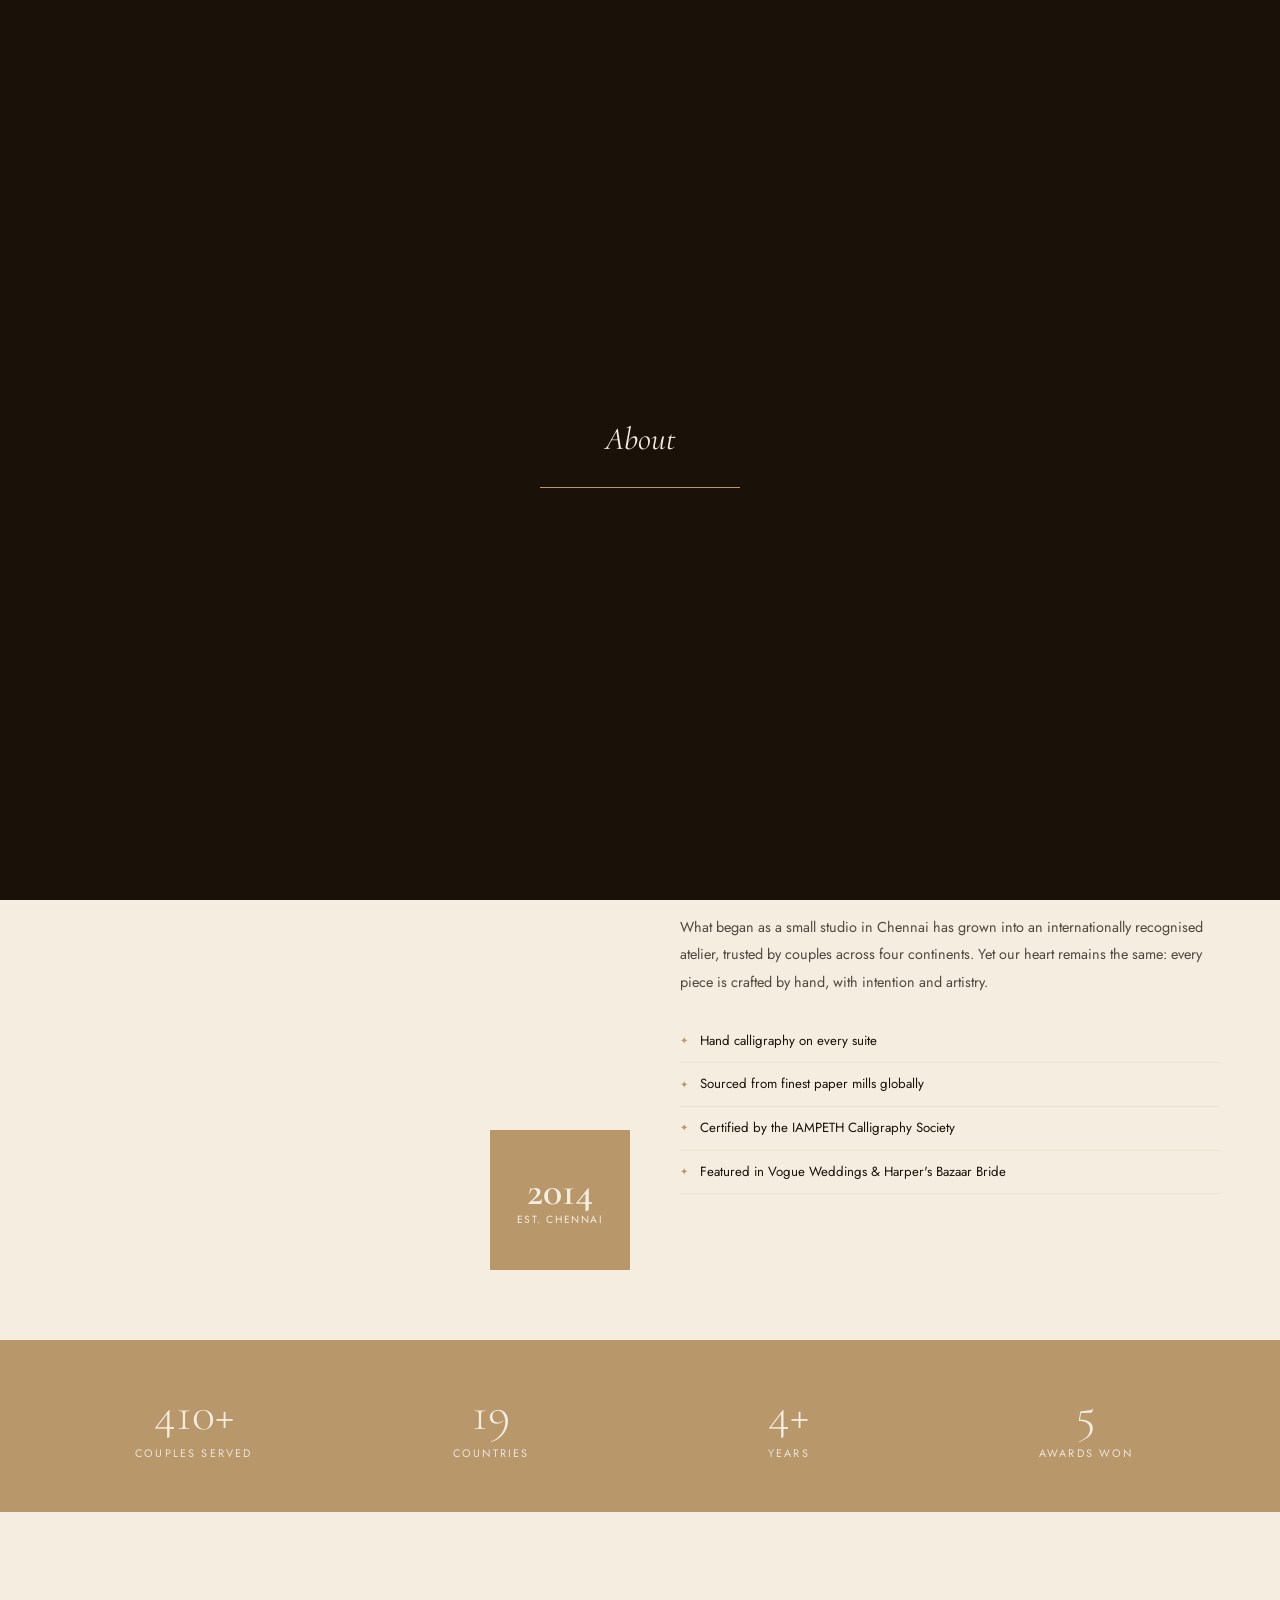
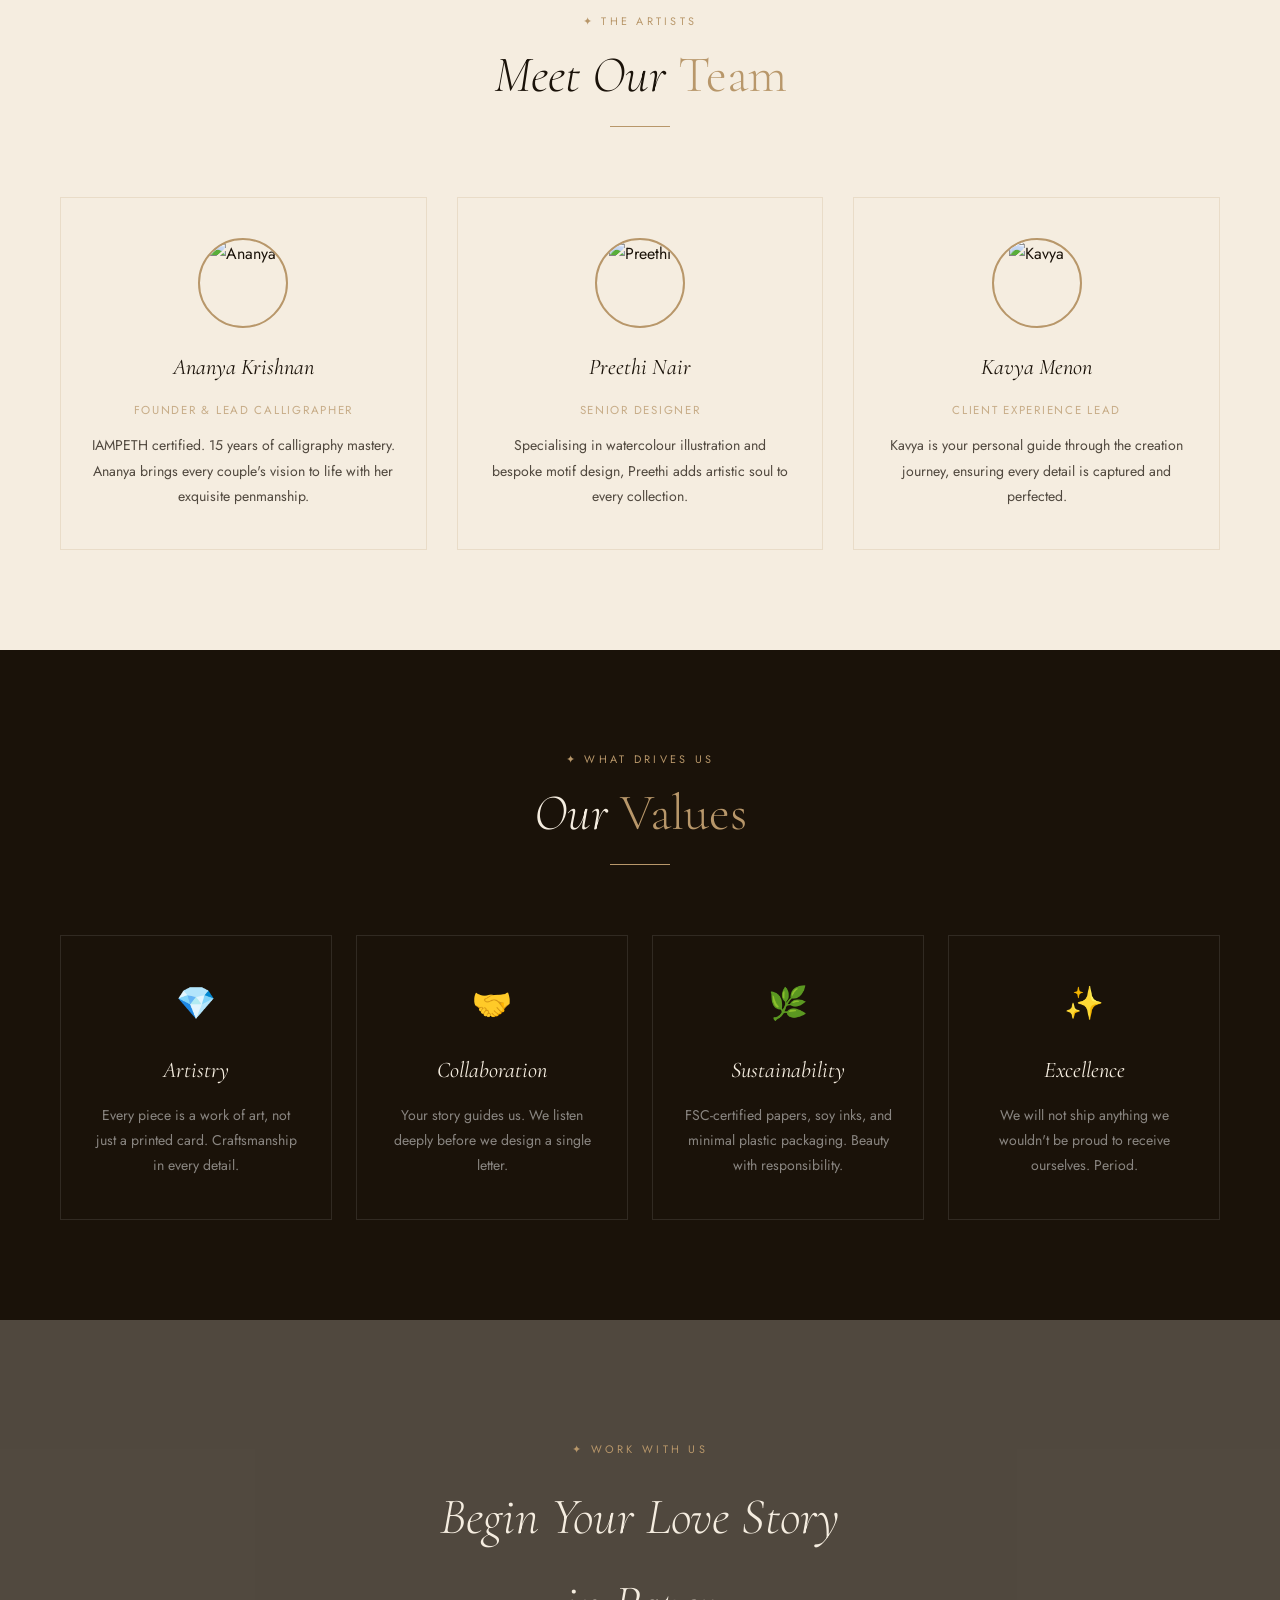
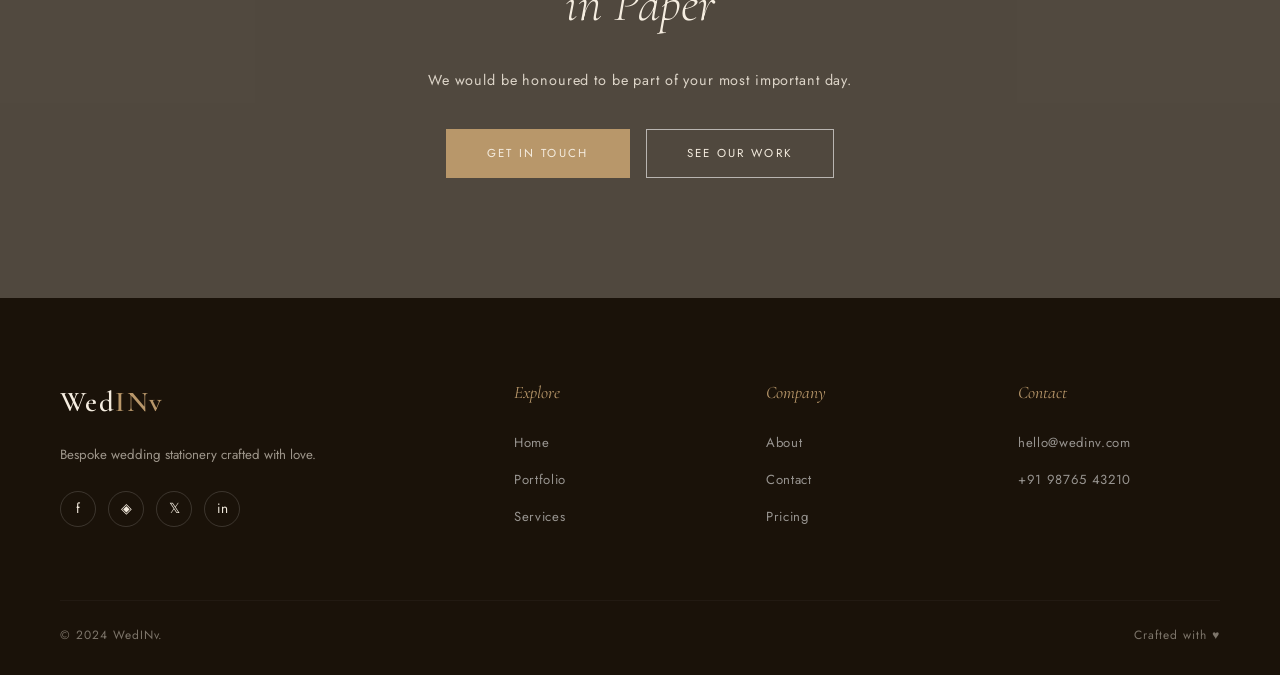
==== about.html @ 402a8c72 "first commit" ====
<!DOCTYPE html>
<html lang="en" data-theme="light" dir="ltr">
<head>
<meta charset="UTF-8"><meta name="viewport" content="width=device-width,initial-scale=1">
<title>About — WedINv</title>
<link rel="stylesheet" href="css/style.css">
</head>
<body>
<div class="page-loader"><div class="loader-text">About</div><div class="loader-bar"><div class="loader-fill"></div></div></div>
<div class="cursor"></div><div class="cursor-follower"></div>
<nav class="navbar">
  <a href="index.html" class="logo">Wed<span>INv</span></a>
  <ul class="nav-links">
    <li><a href="index.html">Home</a></li><li><a href="home2.html">Collections</a></li><li><a href="portfolio.html">Portfolio</a></li>
    <li><a href="services.html">Services</a></li><li><a href="pricing.html">Pricing</a></li><li><a href="about.html">About</a></li><li><a href="contact.html">Contact</a></li>
  </ul>
  <div class="nav-controls">
    <button class="btn-rtl">RTL</button><button class="btn-theme"><span class="theme-icon">☾</span></button>
    <button class="hamburger"><span></span><span></span><span></span></button>
  </div>
</nav>
<div class="mobile-menu">
  <a href="index.html">Home</a><a href="home2.html">Collections</a><a href="portfolio.html">Portfolio</a>
  <a href="services.html">Services</a><a href="pricing.html">Pricing</a><a href="about.html">About</a><a href="contact.html">Contact</a>
</div>

<div class="page-hero" style="background-image:url('https://images.unsplash.com/photo-1511285560929-80b456fea0bc?w=1600&q=80')">
  <div class="overlay"></div>
  <div class="content">
    <div class="breadcrumb"><a href="index.html">Home</a><span>›</span><span>About</span></div>
    <span>✦ Our Story</span>
    <h1>About WedINv</h1>
  </div>
</div>

<!-- STORY -->
<section>
  <div class="about-split">
    <div class="about-img-wrap reveal-left">
      <img src="https://images.unsplash.com/photo-1606216794079-73f0f3b51f76?w=800&q=80" alt="Our Studio">
      <div class="about-img-badge">
        <span>2014</span>
        <span>Est. Chennai</span>
      </div>
    </div>
    <div class="about-text reveal-right">
      <span class="section-tag" style="text-align:left;display:block;margin-bottom:14px">✦ How It Began</span>
      <h2>A Passion for<br><em>Beautiful Paper</em></h2>
      <p>WedINv was founded in 2014 by Ananya Krishnan, a calligrapher and paper artist who believed that wedding invitations should be the first chapter of a love story — not just a card in an envelope.</p>
      <p>What began as a small studio in Chennai has grown into an internationally recognised atelier, trusted by couples across four continents. Yet our heart remains the same: every piece is crafted by hand, with intention and artistry.</p>
      <ul class="about-features">
        <li>Hand calligraphy on every suite</li>
        <li>Sourced from finest paper mills globally</li>
        <li>Certified by the IAMPETH Calligraphy Society</li>
        <li>Featured in Vogue Weddings & Harper's Bazaar Bride</li>
      </ul>
    </div>
  </div>
</section>

<!-- STATS -->
<div class="stats-bar">
  <div class="stat-item"><span class="stat-num">850+</span><span class="stat-label">Couples Served</span></div>
  <div class="stat-item"><span class="stat-num">40</span><span class="stat-label">Countries</span></div>
  <div class="stat-item"><span class="stat-num">10+</span><span class="stat-label">Years</span></div>
  <div class="stat-item"><span class="stat-num">12</span><span class="stat-label">Awards Won</span></div>
</div>

<!-- TEAM -->
<section>
  <div class="section-header reveal">
    <span class="section-tag">✦ The Artists</span>
    <h2 class="section-title">Meet Our <em>Team</em></h2>
    <div class="section-divider"></div>
  </div>
  <div class="grid-3">
    <div class="card reveal delay-1">
      <div style="width:90px;height:90px;border-radius:50%;overflow:hidden;margin-bottom:20px;border:2px solid var(--accent)">
        <img src="https://images.unsplash.com/photo-1494790108377-be9c29b29330?w=200&h=200&fit=crop&q=80" alt="Ananya" style="width:100%;height:100%;object-fit:cover">
      </div>
      <h3>Ananya Krishnan</h3>
      <p style="color:var(--accent);font-size:0.72rem;letter-spacing:0.15em;text-transform:uppercase;margin-bottom:12px;text-align:center">Founder & Lead Calligrapher</p>
      <p>IAMPETH certified. 15 years of calligraphy mastery. Ananya brings every couple's vision to life with her exquisite penmanship.</p>
    </div>
    <div class="card reveal delay-2">
      <div style="width:90px;height:90px;border-radius:50%;overflow:hidden;margin-bottom:20px;border:2px solid var(--accent)">
        <img src="https://images.unsplash.com/photo-1517841905240-472988babdf9?w=200&h=200&fit=crop&q=80" alt="Preethi" style="width:100%;height:100%;object-fit:cover">
      </div>
      <h3>Preethi Nair</h3>
      <p style="color:var(--accent);font-size:0.72rem;letter-spacing:0.15em;text-transform:uppercase;margin-bottom:12px;text-align:center">Senior Designer</p>
      <p>Specialising in watercolour illustration and bespoke motif design, Preethi adds artistic soul to every collection.</p>
    </div>
    <div class="card reveal delay-3">
      <div style="width:90px;height:90px;border-radius:50%;overflow:hidden;margin-bottom:20px;border:2px solid var(--accent)">
        <img src="https://images.unsplash.com/photo-1531123897727-8f129e1688ce?w=200&h=200&fit=crop&q=80" alt="Kavya" style="width:100%;height:100%;object-fit:cover">
      </div>
      <h3>Kavya Menon</h3>
      <p style="color:var(--accent);font-size:0.72rem;letter-spacing:0.15em;text-transform:uppercase;margin-bottom:12px;text-align:center">Client Experience Lead</p>
      <p>Kavya is your personal guide through the creation journey, ensuring every detail is captured and perfected.</p>
    </div>
  </div>
</section>

<!-- VALUES -->
<section style="background:var(--primary);color:var(--secondary)">
  <div class="section-header reveal">
    <span class="section-tag">✦ What Drives Us</span>
    <h2 class="section-title" style="color:var(--secondary)">Our <em>Values</em></h2>
    <div class="section-divider"></div>
  </div>
  <div class="grid-4">
    <div class="card reveal delay-1" style="background:transparent;border-color:rgba(255,255,255,0.1)">
      <div class="card-icon">💎</div>
      <h3 style="color:var(--secondary)">Artistry</h3>
      <p style="color:rgba(255,255,255,0.65)">Every piece is a work of art, not just a printed card. Craftsmanship in every detail.</p>
    </div>
    <div class="card reveal delay-2" style="background:transparent;border-color:rgba(255,255,255,0.1)">
      <div class="card-icon">🤝</div>
      <h3 style="color:var(--secondary)">Collaboration</h3>
      <p style="color:rgba(255,255,255,0.65)">Your story guides us. We listen deeply before we design a single letter.</p>
    </div>
    <div class="card reveal delay-3" style="background:transparent;border-color:rgba(255,255,255,0.1)">
      <div class="card-icon">🌿</div>
      <h3 style="color:var(--secondary)">Sustainability</h3>
      <p style="color:rgba(255,255,255,0.65)">FSC-certified papers, soy inks, and minimal plastic packaging. Beauty with responsibility.</p>
    </div>
    <div class="card reveal delay-4" style="background:transparent;border-color:rgba(255,255,255,0.1)">
      <div class="card-icon">✨</div>
      <h3 style="color:var(--secondary)">Excellence</h3>
      <p style="color:rgba(255,255,255,0.65)">We will not ship anything we wouldn't be proud to receive ourselves. Period.</p>
    </div>
  </div>
</section>

<div class="cta-section" style="background-image:url('https://images.unsplash.com/photo-1519741497674-611481863552?w=1600&q=80')">
  <div class="overlay"></div>
  <div class="content reveal">
    <span class="section-tag" style="margin-bottom:16px;display:block">✦ Work With Us</span>
    <h2>Begin Your <em>Love Story</em><br>in Paper</h2>
    <p>We would be honoured to be part of your most important day.</p>
    <div class="hero-btns">
      <a href="contact.html" class="btn-primary">Get in Touch</a>
      <a href="portfolio.html" class="btn-outline">See Our Work</a>
    </div>
  </div>
</div>

<footer>
  <div class="footer-grid">
    <div class="footer-brand"><a href="index.html" class="logo">Wed<span>INv</span></a><p>Bespoke wedding stationery crafted with love.</p>
    <div class="footer-social"><a href="#" class="social-icon fb">f</a><a href="#" class="social-icon ig">◈</a><a href="#" class="social-icon tw">𝕏</a><a href="#" class="social-icon li">in</a></div></div>
    <div class="footer-col"><h4>Explore</h4><ul><li><a href="index.html">Home</a></li><li><a href="portfolio.html">Portfolio</a></li><li><a href="services.html">Services</a></li></ul></div>
    <div class="footer-col"><h4>Company</h4><ul><li><a href="about.html">About</a></li><li><a href="contact.html">Contact</a></li><li><a href="pricing.html">Pricing</a></li></ul></div>
    <div class="footer-col"><h4>Contact</h4><ul><li><a href="#">hello@wedinv.com</a></li><li><a href="#">+91 98765 43210</a></li></ul></div>
  </div>
  <div class="footer-bottom"><span>© 2024 WedINv.</span><span>Crafted with ♥</span></div>
</footer>
<script src="js/main.js"></script>
</body>
</html>
---- css/style.css ----
@import url('https://fonts.googleapis.com/css2?family=Cormorant+Garamond:ital,wght@0,300;0,400;0,500;0,600;1,300;1,400&family=Jost:wght@300;400;500&display=swap');

:root {
  --primary: #1a1209;
  --secondary: #f5ede0;
  --accent: #b8976a;
  --primary-rgb: 26,18,9;
  --accent-rgb: 184,151,106;
  --font-display: 'Cormorant Garamond', serif;
  --font-body: 'Jost', sans-serif;
  --transition: all 0.4s cubic-bezier(0.4,0,0.2,1);
}

[data-theme="dark"] {
  --primary: #f5ede0;
  --secondary: #1a1209;
  --accent: #b8976a;
}

*, *::before, *::after { box-sizing: border-box; margin: 0; padding: 0; }

html { scroll-behavior: smooth; direction: ltr; }
html[dir="rtl"] { direction: rtl; }

body {
  font-family: var(--font-body);
  background: var(--secondary);
  color: var(--primary);
  font-size: 16px;
  line-height: 1.7;
  overflow-x: hidden;
  transition: background 0.4s, color 0.4s;
}

/* ── SCROLLBAR ── */
::-webkit-scrollbar { width: 5px; }
::-webkit-scrollbar-track { background: var(--secondary); }
::-webkit-scrollbar-thumb { background: var(--accent); border-radius: 10px; }

/* ── CURSOR ── */
.cursor {
  width: 10px; height: 10px;
  background: var(--accent);
  border-radius: 50%;
  position: fixed; pointer-events: none;
  z-index: 9999;
  transform: translate(-50%,-50%);
  transition: width 0.2s, height 0.2s, opacity 0.2s;
}
.cursor-follower {
  width: 30px; height: 30px;
  border: 1px solid var(--accent);
  border-radius: 50%;
  position: fixed; pointer-events: none;
  z-index: 9998;
  transform: translate(-50%,-50%);
  transition: all 0.15s ease-out;
  opacity: 0.6;
}

/* ── NAVBAR ── */
.navbar {
  position: fixed; top: 0; left: 0; right: 0;
  z-index: 1000;
  padding: 20px 60px;
  display: flex; align-items: center; justify-content: space-between;
  transition: var(--transition);
  background: transparent;
}
.navbar.scrolled {
  background: var(--secondary);
  padding: 14px 60px;
  box-shadow: 0 2px 40px rgba(var(--primary-rgb),0.08);
  border-bottom: 1px solid rgba(var(--accent-rgb),0.2);
}
[data-theme="dark"] .navbar.scrolled { background: var(--secondary); }

.logo {
  font-family: var(--font-display);
  font-size: 1.8rem;
  font-weight: 600;
  color: var(--primary);
  text-decoration: none;
  letter-spacing: 0.05em;
}
.logo span { color: var(--accent); }

.nav-links {
  display: flex; align-items: center; gap: 36px;
  list-style: none;
}
.nav-links a {
  font-family: var(--font-body);
  font-size: 0.78rem;
  font-weight: 400;
  letter-spacing: 0.18em;
  text-transform: uppercase;
  color: var(--primary);
  text-decoration: none;
  position: relative;
  padding-bottom: 4px;
  transition: color 0.3s;
}
.nav-links a::after {
  content: '';
  position: absolute; bottom: 0; left: 0;
  width: 0; height: 1px;
  background: var(--accent);
  transition: width 0.35s ease;
}
.nav-links a:hover { color: var(--accent); }
.nav-links a:hover::after { width: 100%; }

.nav-controls { display: flex; align-items: center; gap: 16px; }

.btn-theme {
  background: none; border: 1px solid rgba(var(--accent-rgb),0.4);
  width: 36px; height: 36px; border-radius: 50%;
  display: flex; align-items: center; justify-content: center;
  cursor: pointer; color: var(--primary);
  transition: var(--transition);
  font-size: 0.85rem;
}
.btn-theme:hover { background: var(--accent); color: var(--secondary); border-color: var(--accent); }

.btn-rtl {
  background: none; border: 1px solid rgba(var(--accent-rgb),0.4);
  padding: 6px 14px; border-radius: 2px;
  font-size: 0.7rem; letter-spacing: 0.1em; text-transform: uppercase;
  cursor: pointer; color: var(--primary); font-family: var(--font-body);
  transition: var(--transition);
}
.btn-rtl:hover { background: var(--accent); color: var(--secondary); border-color: var(--accent); }

.hamburger {
  display: none; flex-direction: column; gap: 5px;
  cursor: pointer; background: none; border: none; padding: 4px;
}
.hamburger span {
  width: 24px; height: 1.5px; background: var(--primary);
  display: block; transition: var(--transition);
}
.hamburger.active span:nth-child(1) { transform: translateY(6.5px) rotate(45deg); }
.hamburger.active span:nth-child(2) { opacity: 0; }
.hamburger.active span:nth-child(3) { transform: translateY(-6.5px) rotate(-45deg); }

.mobile-menu {
  display: none; position: fixed;
  top: 0; left: 0; right: 0; bottom: 0;
  background: var(--secondary);
  z-index: 999; flex-direction: column;
  align-items: center; justify-content: center; gap: 32px;
  opacity: 0; pointer-events: none; transition: opacity 0.4s;
}
.mobile-menu.open { opacity: 1; pointer-events: all; display: flex; }
.mobile-menu a {
  font-family: var(--font-display);
  font-size: 2.2rem; font-weight: 300; font-style: italic;
  color: var(--primary); text-decoration: none;
  letter-spacing: 0.05em; transition: color 0.3s;
}
.mobile-menu a:hover { color: var(--accent); }

/* ── HERO ── */
.hero {
  height: 100vh; min-height: 600px;
  position: relative;
  display: flex; align-items: center; justify-content: center;
  background-image: url('https://images.unsplash.com/photo-1519741497674-611481863552?w=1600&q=80');
  background-size: cover; background-position: center;
  background-attachment: fixed;
}
.hero-overlay {
  position: absolute; inset: 0;
  background: linear-gradient(to bottom, rgba(var(--primary-rgb),0.55) 0%, rgba(var(--primary-rgb),0.3) 60%, rgba(var(--primary-rgb),0.7) 100%);
}
.hero-content {
  position: relative; z-index: 1;
  text-align: center; color: var(--secondary);
  max-width: 800px; padding: 0 30px;
}
.hero-eyebrow {
  font-family: var(--font-body);
  font-size: 0.7rem; letter-spacing: 0.3em;
  text-transform: uppercase; color: var(--accent);
  display: block; margin-bottom: 20px;
  opacity: 0; animation: fadeUp 0.8s 0.3s forwards;
}
.hero h1 {
  font-family: var(--font-display);
  font-size: clamp(3rem, 7vw, 6rem);
  font-weight: 300; line-height: 1.1;
  font-style: italic;
  opacity: 0; animation: fadeUp 0.8s 0.5s forwards;
}
.hero h1 em { font-style: normal; color: var(--accent); }
.hero p {
  font-size: 0.9rem; letter-spacing: 0.08em;
  margin: 24px 0 40px; opacity: 0;
  animation: fadeUp 0.8s 0.7s forwards;
}
.hero-btns {
  display: flex; gap: 16px; justify-content: center; flex-wrap: wrap;
  opacity: 0; animation: fadeUp 0.8s 0.9s forwards;
}

/* ── BUTTONS ── */
.btn-primary {
  display: inline-block;
  padding: 14px 40px;
  background: var(--accent);
  color: var(--secondary);
  font-family: var(--font-body);
  font-size: 0.72rem; letter-spacing: 0.2em; text-transform: uppercase;
  text-decoration: none; border: 1px solid var(--accent);
  transition: var(--transition); cursor: pointer;
}
.btn-primary:hover { background: transparent; color: var(--accent); }

.btn-outline {
  display: inline-block;
  padding: 14px 40px;
  background: transparent;
  color: var(--secondary);
  font-family: var(--font-body);
  font-size: 0.72rem; letter-spacing: 0.2em; text-transform: uppercase;
  text-decoration: none; border: 1px solid rgba(255,255,255,0.6);
  transition: var(--transition); cursor: pointer;
}
.btn-outline:hover { border-color: var(--accent); color: var(--accent); }

.btn-dark {
  display: inline-block;
  padding: 14px 40px;
  background: var(--primary);
  color: var(--secondary);
  font-family: var(--font-body);
  font-size: 0.72rem; letter-spacing: 0.2em; text-transform: uppercase;
  text-decoration: none; border: 1px solid var(--primary);
  transition: var(--transition); cursor: pointer;
}
.btn-dark:hover { background: var(--accent); border-color: var(--accent); }

/* ── SCROLL DOWN ── */
.scroll-down {
  position: absolute; bottom: 40px; left: 50%;
  transform: translateX(-50%); z-index: 1;
  display: flex; flex-direction: column; align-items: center; gap: 10px;
  color: rgba(255,255,255,0.6); font-size: 0.65rem; letter-spacing: 0.2em;
  text-transform: uppercase;
}
.scroll-line {
  width: 1px; height: 60px;
  background: linear-gradient(to bottom, var(--accent), transparent);
  animation: scrollLine 1.6s ease infinite;
}

/* ── SECTION COMMON ── */
section { padding: 100px 60px; }

.section-header {
  text-align: center; margin-bottom: 70px;
}
.section-tag {
  font-size: 0.68rem; letter-spacing: 0.3em; text-transform: uppercase;
  color: var(--accent); display: block; margin-bottom: 14px;
}
.section-title {
  font-family: var(--font-display);
  font-size: clamp(2rem,4vw,3.2rem);
  font-weight: 300; line-height: 1.2;
  font-style: italic;
}
.section-title em { font-style: normal; color: var(--accent); }
.section-divider {
  width: 60px; height: 1px;
  background: var(--accent); margin: 20px auto 0;
}

/* ── GRID ── */
.grid-3 {
  display: grid;
  grid-template-columns: repeat(3, 1fr);
  gap: 30px;
}
.grid-2 {
  display: grid;
  grid-template-columns: repeat(2, 1fr);
  gap: 30px;
}
.grid-4 {
  display: grid;
  grid-template-columns: repeat(4, 1fr);
  gap: 24px;
}

/* ── CARD ── */
.card {
  background: var(--secondary);
  border: 1px solid rgba(var(--accent-rgb),0.2);
  padding: 40px 30px;
  display: flex; flex-direction: column;
  align-items: center; justify-content: center;
  text-align: center;
  transition: var(--transition);
  position: relative; overflow: hidden;
}
.card::before {
  content: '';
  position: absolute; bottom: 0; left: 0; right: 0;
  height: 2px; background: var(--accent);
  transform: scaleX(0); transition: transform 0.4s ease;
}
.card:hover { transform: translateY(-6px); box-shadow: 0 20px 60px rgba(var(--primary-rgb),0.1); }
.card:hover::before { transform: scaleX(1); }
.card-icon { font-size: 2rem; margin-bottom: 20px; color: var(--accent); }
.card h3 {
  font-family: var(--font-display);
  font-size: 1.4rem; font-weight: 400; font-style: italic;
  margin-bottom: 14px; text-align: center;
}
.card p { font-size: 0.88rem; opacity: 0.75; line-height: 1.8; text-align: center; }

/* ── IMAGE CARD ── */
.img-card {
  position: relative; overflow: hidden;
  display: flex; flex-direction: column;
  align-items: center; text-align: center;
}
.img-card img {
  width: 100%; height: 320px; object-fit: cover;
  transition: transform 0.6s ease;
}
.img-card:hover img { transform: scale(1.05); }
.img-card-body {
  padding: 24px 20px;
  display: flex; flex-direction: column;
  align-items: center; text-align: center;
  width: 100%;
}
.img-card-body h3 {
  font-family: var(--font-display);
  font-size: 1.3rem; font-weight: 400; font-style: italic;
  margin-bottom: 8px; text-align: center;
}
.img-card-body p { font-size: 0.83rem; opacity: 0.7; text-align: center; }

/* ── TESTIMONIAL ── */
.testimonial-card {
  background: var(--secondary);
  border: 1px solid rgba(var(--accent-rgb),0.2);
  padding: 40px 30px;
  display: flex; flex-direction: column;
  align-items: center; text-align: center;
  transition: var(--transition);
}
.testimonial-card:hover { transform: translateY(-4px); }
.testimonial-card .quote-mark {
  font-family: var(--font-display);
  font-size: 5rem; line-height: 0.6;
  color: var(--accent); opacity: 0.4;
  margin-bottom: 20px; text-align: center;
}
.testimonial-card p {
  font-size: 0.9rem; font-style: italic; line-height: 1.9;
  opacity: 0.8; margin-bottom: 24px; text-align: center;
}
.testimonial-card .author {
  font-size: 0.7rem; letter-spacing: 0.2em;
  text-transform: uppercase; color: var(--accent); text-align: center;
}

/* ── CTA SECTION ── */
.cta-section {
  background-image: url('https://images.unsplash.com/photo-1464366400600-7168b8af9bc3?w=1600&q=80');
  background-size: cover; background-position: center; background-attachment: fixed;
  position: relative; padding: 120px 60px;
  text-align: center;
}
.cta-section .overlay {
  position: absolute; inset: 0;
  background: rgba(var(--primary-rgb),0.75);
}
.cta-section .content {
  position: relative; z-index: 1;
  color: var(--secondary); max-width: 700px; margin: 0 auto;
}
.cta-section h2 {
  font-family: var(--font-display);
  font-size: clamp(2rem,4vw,3.5rem);
  font-weight: 300; font-style: italic; margin-bottom: 20px;
}
.cta-section p { font-size: 0.9rem; letter-spacing: 0.06em; margin-bottom: 36px; opacity: 0.85; }

/* ── ABOUT SPLIT ── */
.about-split {
  display: grid; grid-template-columns: 1fr 1fr; gap: 80px; align-items: center;
}
.about-img-wrap { position: relative; }
.about-img-wrap img { width: 100%; height: 600px; object-fit: cover; display: block; }
.about-img-badge {
  position: absolute; bottom: -30px; right: -30px;
  width: 140px; height: 140px;
  background: var(--accent);
  display: flex; flex-direction: column;
  align-items: center; justify-content: center;
  color: var(--secondary); text-align: center;
}
.about-img-badge span:first-child {
  font-family: var(--font-display); font-size: 2.5rem; font-weight: 600; line-height: 1;
}
.about-img-badge span:last-child { font-size: 0.65rem; letter-spacing: 0.15em; text-transform: uppercase; }

.about-text h2 {
  font-family: var(--font-display);
  font-size: clamp(1.8rem,3.5vw,2.8rem); font-weight: 300; font-style: italic;
  line-height: 1.2; margin-bottom: 24px;
}
.about-text p { font-size: 0.9rem; opacity: 0.75; line-height: 1.9; margin-bottom: 18px; }
.about-features { list-style: none; margin: 24px 0 36px; }
.about-features li {
  font-size: 0.83rem; padding: 10px 0;
  border-bottom: 1px solid rgba(var(--accent-rgb),0.15);
  display: flex; align-items: center; gap: 12px;
}
.about-features li::before {
  content: '✦'; color: var(--accent); font-size: 0.6rem; flex-shrink: 0;
}

/* ── FOOTER ── */
footer {
  background: var(--primary); color: var(--secondary);
  padding: 80px 60px 30px;
}
[data-theme="dark"] footer { background: rgba(var(--accent-rgb),0.08); border-top: 1px solid rgba(var(--accent-rgb),0.2); }

.footer-grid {
  display: grid; grid-template-columns: 2fr 1fr 1fr 1fr;
  gap: 50px; margin-bottom: 60px;
}
.footer-brand .logo { color: var(--secondary); }
.footer-brand p { font-size: 0.83rem; opacity: 0.6; line-height: 1.8; margin: 16px 0 24px; }
.footer-social { display: flex; gap: 12px; }
.social-icon {
  width: 36px; height: 36px; border-radius: 50%;
  display: flex; align-items: center; justify-content: center;
  font-size: 0.85rem; text-decoration: none;
  border: 1px solid rgba(255,255,255,0.15);
  color: var(--secondary); transition: var(--transition);
}
.social-icon.fb { color: var(--secondary); }
.social-icon.ig { color: var(--secondary); }
.social-icon.tw { color: var(--secondary); }
.social-icon.li { color: var(--secondary); }
.social-icon:hover.fb { background: #1877f2; border-color: #1877f2; transform: scale(1.1); }
.social-icon:hover.ig { background: linear-gradient(45deg,#f09433,#e6683c,#dc2743,#cc2366,#bc1888); border-color: #cc2366; transform: scale(1.1); }
.social-icon:hover.tw { background: #000; border-color: #000; transform: scale(1.1); }
.social-icon:hover.li { background: #0a66c2; border-color: #0a66c2; transform: scale(1.1); }

.footer-col h4 {
  font-family: var(--font-display); font-size: 1.1rem; font-weight: 400; font-style: italic;
  color: var(--accent); margin-bottom: 20px;
}
.footer-col ul { list-style: none; }
.footer-col ul li { margin-bottom: 10px; }
.footer-col ul li a {
  font-size: 0.82rem; color: rgba(255,255,255,0.55); text-decoration: none;
  transition: color 0.3s; letter-spacing: 0.05em;
}
.footer-col ul li a:hover { color: var(--accent); }
.footer-bottom {
  border-top: 1px solid rgba(255,255,255,0.08);
  padding-top: 24px;
  display: flex; align-items: center; justify-content: space-between;
  font-size: 0.75rem; opacity: 0.45; letter-spacing: 0.08em;
}

/* ── FORMS ── */
.form-group { margin-bottom: 24px; }
.form-group label {
  display: block; font-size: 0.7rem; letter-spacing: 0.2em;
  text-transform: uppercase; margin-bottom: 8px; opacity: 0.7;
}
.form-group input,
.form-group textarea,
.form-group select {
  width: 100%; padding: 14px 18px;
  background: transparent;
  border: 1px solid rgba(var(--accent-rgb),0.3);
  color: var(--primary); font-family: var(--font-body); font-size: 0.9rem;
  outline: none; transition: border-color 0.3s;
}
.form-group input:focus,
.form-group textarea:focus,
.form-group select:focus { border-color: var(--accent); }
.form-group textarea { height: 140px; resize: vertical; }

/* ── PAGE HERO ── */
.page-hero {
  height: 60vh; min-height: 380px;
  position: relative; display: flex;
  align-items: center; justify-content: center;
  background-size: cover; background-position: center;
  background-attachment: fixed;
}
.page-hero .overlay {
  position: absolute; inset: 0;
  background: rgba(var(--primary-rgb),0.6);
}
.page-hero .content {
  position: relative; z-index: 1;
  text-align: center; color: var(--secondary);
}
.page-hero .content span {
  font-size: 0.68rem; letter-spacing: 0.3em;
  text-transform: uppercase; color: var(--accent);
  display: block; margin-bottom: 14px;
}
.page-hero .content h1 {
  font-family: var(--font-display);
  font-size: clamp(2.5rem,5vw,4.5rem); font-weight: 300; font-style: italic;
}

/* ── FLORIST PETALS ANIMATION ── */
.petal {
  position: fixed; pointer-events: none; z-index: 9999;
  width: 12px; height: 12px;
  background: var(--accent); border-radius: 50% 0 50% 0;
  opacity: 0;
  animation: petalFall linear infinite;
}

/* ── PROCESS STEPS ── */
.process-steps {
  display: grid; grid-template-columns: repeat(4,1fr); gap: 30px;
  text-align: center; position: relative;
}
.process-steps::before {
  content: '';
  position: absolute; top: 36px; left: 0; right: 0;
  height: 1px; background: rgba(var(--accent-rgb),0.2);
  z-index: 0;
}
.step { position: relative; z-index: 1; display: flex; flex-direction: column; align-items: center; }
.step-num {
  width: 72px; height: 72px; border-radius: 50%;
  border: 1px solid var(--accent);
  display: flex; align-items: center; justify-content: center;
  font-family: var(--font-display); font-size: 1.6rem; font-weight: 300;
  color: var(--accent); background: var(--secondary); margin-bottom: 20px;
  transition: var(--transition);
}
.step:hover .step-num { background: var(--accent); color: var(--secondary); }
.step h4 { font-family: var(--font-display); font-size: 1.1rem; font-style: italic; margin-bottom: 8px; text-align: center; }
.step p { font-size: 0.82rem; opacity: 0.7; text-align: center; }

/* ── GALLERY ── */
.gallery-masonry {
  columns: 3; column-gap: 20px;
}
.gallery-item {
  break-inside: avoid; margin-bottom: 20px;
  overflow: hidden; position: relative;
}
.gallery-item img {
  width: 100%; display: block;
  transition: transform 0.6s ease;
}
.gallery-item:hover img { transform: scale(1.04); }
.gallery-overlay {
  position: absolute; inset: 0;
  background: rgba(var(--primary-rgb),0.6);
  display: flex; align-items: center; justify-content: center;
  opacity: 0; transition: opacity 0.4s;
}
.gallery-item:hover .gallery-overlay { opacity: 1; }
.gallery-overlay span {
  color: var(--secondary); font-size: 0.7rem;
  letter-spacing: 0.2em; text-transform: uppercase;
}

/* ── PRICE CARDS ── */
.price-card {
  border: 1px solid rgba(var(--accent-rgb),0.2);
  padding: 50px 36px;
  display: flex; flex-direction: column; align-items: center; text-align: center;
  transition: var(--transition);
}
.price-card.featured {
  border-color: var(--accent); background: var(--accent);
}
.price-card.featured * { color: var(--secondary) !important; }
.price-card:hover { transform: translateY(-8px); box-shadow: 0 30px 70px rgba(var(--primary-rgb),0.12); }
.price-tag {
  font-family: var(--font-display); font-size: 3.5rem; font-weight: 300;
  color: var(--accent); line-height: 1;
}
.price-card.featured .price-tag { color: var(--secondary); }
.price-label { font-size: 0.65rem; letter-spacing: 0.2em; text-transform: uppercase; opacity: 0.6; margin-bottom: 30px; text-align: center; }
.price-name { font-family: var(--font-display); font-size: 1.4rem; font-style: italic; margin-bottom: 8px; text-align: center; }
.price-features { list-style: none; margin: 24px 0 36px; text-align: center; width: 100%; }
.price-features li { font-size: 0.83rem; padding: 8px 0; border-bottom: 1px solid rgba(var(--accent-rgb),0.12); text-align: center; }
.price-card.featured .price-features li { border-color: rgba(255,255,255,0.15); }

/* ── CONTACT MAP ── */
.map-container { width: 100%; height: 400px; background: rgba(var(--accent-rgb),0.08); position: relative; overflow: hidden; }
.map-container iframe { width: 100%; height: 100%; border: none; filter: sepia(40%) saturate(0.5); }
[data-theme="dark"] .map-container iframe { filter: invert(0.9) hue-rotate(180deg) sepia(30%); }

/* ── CONTACT CARDS ── */
.contact-info-cards { display: grid; grid-template-columns: repeat(3,1fr); gap: 24px; margin-bottom: 60px; }
.contact-card {
  border: 1px solid rgba(var(--accent-rgb),0.25);
  padding: 36px 24px;
  display: flex; flex-direction: column; align-items: center; text-align: center;
  transition: var(--transition);
}
.contact-card:hover { border-color: var(--accent); transform: translateY(-4px); }
.contact-card-icon { font-size: 1.6rem; color: var(--accent); margin-bottom: 16px; }
.contact-card h4 { font-family: var(--font-display); font-size: 1.1rem; font-style: italic; margin-bottom: 8px; text-align: center; }
.contact-card p { font-size: 0.83rem; opacity: 0.7; text-align: center; }

/* ── LOGIN ── */
.auth-page {
  min-height: 100vh; display: flex;
}
.auth-visual {
  flex: 1;
  background-image: url('https://images.unsplash.com/photo-1465495976277-4387d4b0b4c6?w=1200&q=80');
  background-size: cover; background-position: center;
  position: relative;
}
.auth-visual .overlay {
  position: absolute; inset: 0;
  background: rgba(var(--primary-rgb),0.5);
  display: flex; align-items: center; justify-content: center; flex-direction: column;
  color: var(--secondary); text-align: center; padding: 60px;
}
.auth-visual h2 {
  font-family: var(--font-display); font-size: 2.8rem; font-weight: 300; font-style: italic;
  margin-bottom: 16px;
}
.auth-visual p { font-size: 0.88rem; opacity: 0.8; line-height: 1.8; }
.auth-form-wrap {
  width: 480px; flex-shrink: 0;
  display: flex; align-items: center; justify-content: center;
  padding: 60px 50px;
  background: var(--secondary);
}
.auth-form { width: 100%; }
.auth-form h1 {
  font-family: var(--font-display);
  font-size: 2.2rem; font-weight: 300; font-style: italic;
  margin-bottom: 8px;
}
.auth-form .subtitle { font-size: 0.82rem; opacity: 0.6; margin-bottom: 40px; }
.auth-form a { color: var(--accent); text-decoration: none; }
.auth-form a:hover { text-decoration: underline; }

/* ── ANIMATIONS ── */
@keyframes fadeUp {
  from { opacity: 0; transform: translateY(30px); }
  to { opacity: 1; transform: translateY(0); }
}
@keyframes fadeIn {
  from { opacity: 0; }
  to { opacity: 1; }
}
@keyframes scrollLine {
  0% { transform: scaleY(0); transform-origin: top; }
  50% { transform: scaleY(1); transform-origin: top; }
  50.01% { transform-origin: bottom; }
  100% { transform: scaleY(0); transform-origin: bottom; }
}
@keyframes petalFall {
  0% { transform: translateY(-20px) rotate(0deg); opacity: 0.7; }
  100% { transform: translateY(100vh) rotate(360deg); opacity: 0; }
}
@keyframes float {
  0%,100% { transform: translateY(0); }
  50% { transform: translateY(-10px); }
}
@keyframes shimmer {
  0% { background-position: -200% 0; }
  100% { background-position: 200% 0; }
}
@keyframes ringPulse {
  0%,100% { transform: scale(1); opacity: 1; }
  50% { transform: scale(1.08); opacity: 0.8; }
}

.float-anim { animation: float 3s ease-in-out infinite; }
.ring-icon { display: inline-block; animation: ringPulse 2.5s ease infinite; color: var(--accent); }

/* ── REVEAL ── */
.reveal {
  opacity: 0; transform: translateY(40px);
  transition: opacity 0.7s ease, transform 0.7s ease;
}
.reveal.visible { opacity: 1; transform: translateY(0); }
.reveal-left {
  opacity: 0; transform: translateX(-40px);
  transition: opacity 0.7s ease, transform 0.7s ease;
}
.reveal-left.visible { opacity: 1; transform: translateX(0); }
.reveal-right {
  opacity: 0; transform: translateX(40px);
  transition: opacity 0.7s ease, transform 0.7s ease;
}
.reveal-right.visible { opacity: 1; transform: translateX(0); }

.delay-1 { transition-delay: 0.1s; }
.delay-2 { transition-delay: 0.2s; }
.delay-3 { transition-delay: 0.3s; }
.delay-4 { transition-delay: 0.4s; }
.delay-5 { transition-delay: 0.5s; }

/* ── STATS BAR ── */
.stats-bar {
  background: var(--accent);
  padding: 50px 60px;
  display: grid; grid-template-columns: repeat(4,1fr); gap: 30px;
  text-align: center;
}
.stat-item { display: flex; flex-direction: column; align-items: center; }
.stat-num {
  font-family: var(--font-display); font-size: 3rem; font-weight: 300;
  color: var(--secondary); line-height: 1;
}
.stat-label { font-size: 0.68rem; letter-spacing: 0.2em; text-transform: uppercase; color: rgba(255,255,255,0.75); margin-top: 6px; }

/* ── ACCORDION ── */
.faq-item {
  border-bottom: 1px solid rgba(var(--accent-rgb),0.2);
  overflow: hidden;
}
.faq-question {
  width: 100%; background: none; border: none;
  padding: 22px 0; text-align: left;
  font-family: var(--font-display); font-size: 1.1rem; font-style: italic;
  color: var(--primary); cursor: pointer;
  display: flex; align-items: center; justify-content: space-between; gap: 20px;
  transition: color 0.3s;
}
.faq-question:hover { color: var(--accent); }
.faq-icon { color: var(--accent); font-size: 1.2rem; flex-shrink: 0; transition: transform 0.3s; }
.faq-item.open .faq-icon { transform: rotate(45deg); }
.faq-answer { max-height: 0; overflow: hidden; transition: max-height 0.5s ease; }
.faq-answer p { padding: 0 0 20px; font-size: 0.87rem; opacity: 0.75; line-height: 1.9; }

/* ── BREADCRUMB ── */
.breadcrumb {
  display: flex; align-items: center; gap: 8px;
  font-size: 0.72rem; letter-spacing: 0.1em; text-transform: uppercase;
  opacity: 0.6; margin-bottom: 16px;
  justify-content: center;
}
.breadcrumb a { color: inherit; text-decoration: none; }
.breadcrumb a:hover { color: var(--accent); }
.breadcrumb span { color: var(--accent); }

/* ── LOADING ── */
.page-loader {
  position: fixed; inset: 0; z-index: 99999;
  background: var(--primary);
  display: flex; align-items: center; justify-content: center;
  flex-direction: column; gap: 20px;
  transition: opacity 0.6s ease, visibility 0.6s ease;
}
.page-loader.hidden { opacity: 0; visibility: hidden; }
.loader-text {
  font-family: var(--font-display); font-style: italic;
  font-size: 2rem; color: var(--secondary);
}
.loader-bar { width: 200px; height: 1px; background: rgba(255,255,255,0.2); overflow: hidden; }
.loader-fill { height: 100%; width: 0; background: var(--accent); animation: loadFill 1.5s ease forwards; }
@keyframes loadFill { to { width: 100%; } }

/* ── RESPONSIVE ── */
@media (max-width: 1024px) {
  section { padding: 80px 40px; }
  .navbar { padding: 18px 40px; }
  .navbar.scrolled { padding: 14px 40px; }
  .footer-grid { grid-template-columns: 1fr 1fr; gap: 40px; }
  .about-split { grid-template-columns: 1fr; gap: 50px; }
  .about-img-badge { bottom: 20px; right: 20px; }
  .process-steps { grid-template-columns: repeat(2,1fr); }
  .process-steps::before { display: none; }
  .grid-4 { grid-template-columns: repeat(2,1fr); }
  .stats-bar { grid-template-columns: repeat(2,1fr); }
}
@media (max-width: 768px) {
  .nav-links { display: none; }
  .hamburger { display: flex; }
  .btn-rtl { display: none; }
  section { padding: 70px 24px; }
  .navbar { padding: 16px 24px; }
  .navbar.scrolled { padding: 12px 24px; }
  .grid-3 { grid-template-columns: repeat(2,1fr); }
  .grid-2 { grid-template-columns: repeat(2,1fr); }
  .grid-4 { grid-template-columns: repeat(2,1fr); }
  .contact-info-cards { grid-template-columns: repeat(2,1fr); }
  .process-steps { grid-template-columns: repeat(2,1fr); }
  .stats-bar { padding: 40px 24px; grid-template-columns: repeat(2,1fr); }
  .footer-grid { grid-template-columns: repeat(2,1fr); gap: 30px; }
  .footer-bottom { flex-direction: column; gap: 10px; text-align: center; }
  .auth-page { flex-direction: column; }
  .auth-visual { height: 300px; flex: none; }
  .auth-form-wrap { width: 100%; padding: 40px 24px; }
  .gallery-masonry { columns: 2; }
  .cta-section { padding: 80px 24px; }
  .hero h1 { font-size: 2.6rem; }
}
@media (max-width: 480px) {
  .grid-3,.grid-2,.grid-4 { grid-template-columns: 1fr; }
  .contact-info-cards { grid-template-columns: 1fr; }
  .process-steps { grid-template-columns: 1fr; }
  .stats-bar { grid-template-columns: 1fr; }
  .footer-grid { grid-template-columns: 1fr; }
  .gallery-masonry { columns: 1; }
  .price-card { padding: 40px 20px; }
}
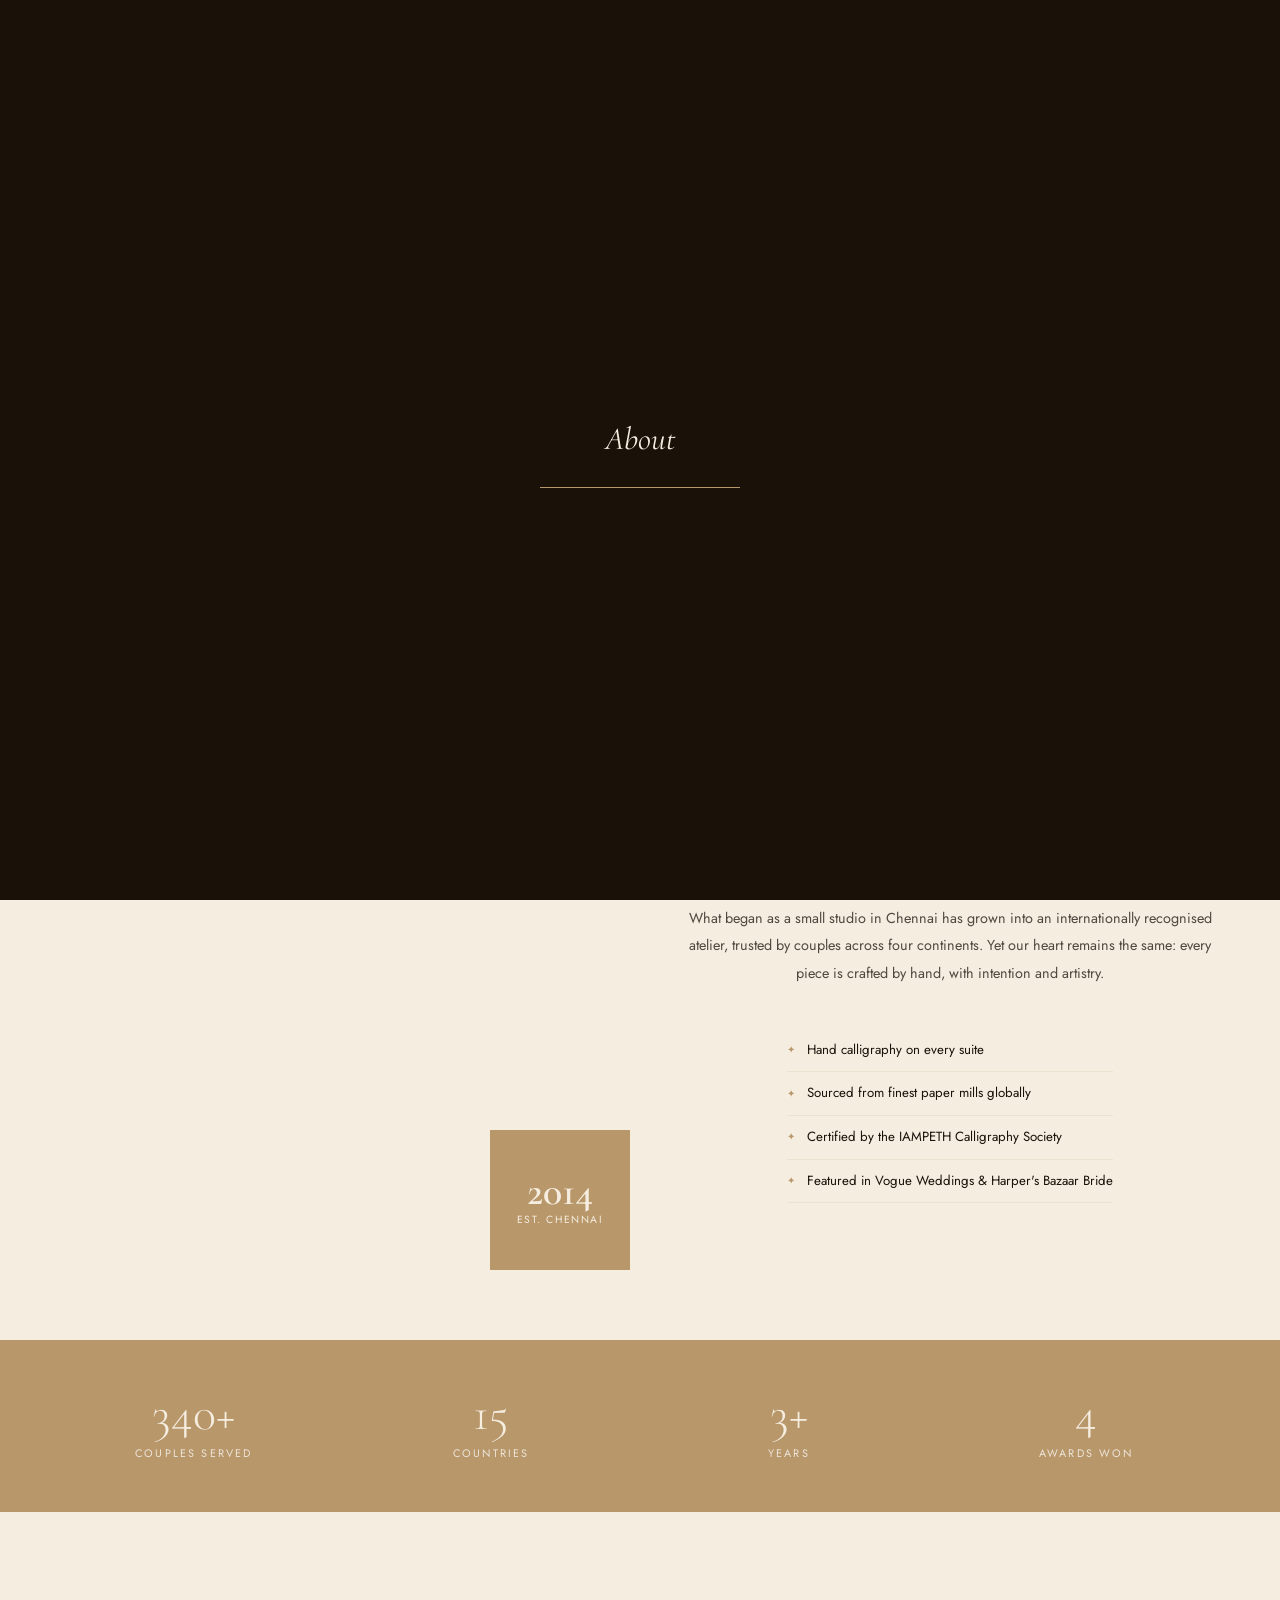
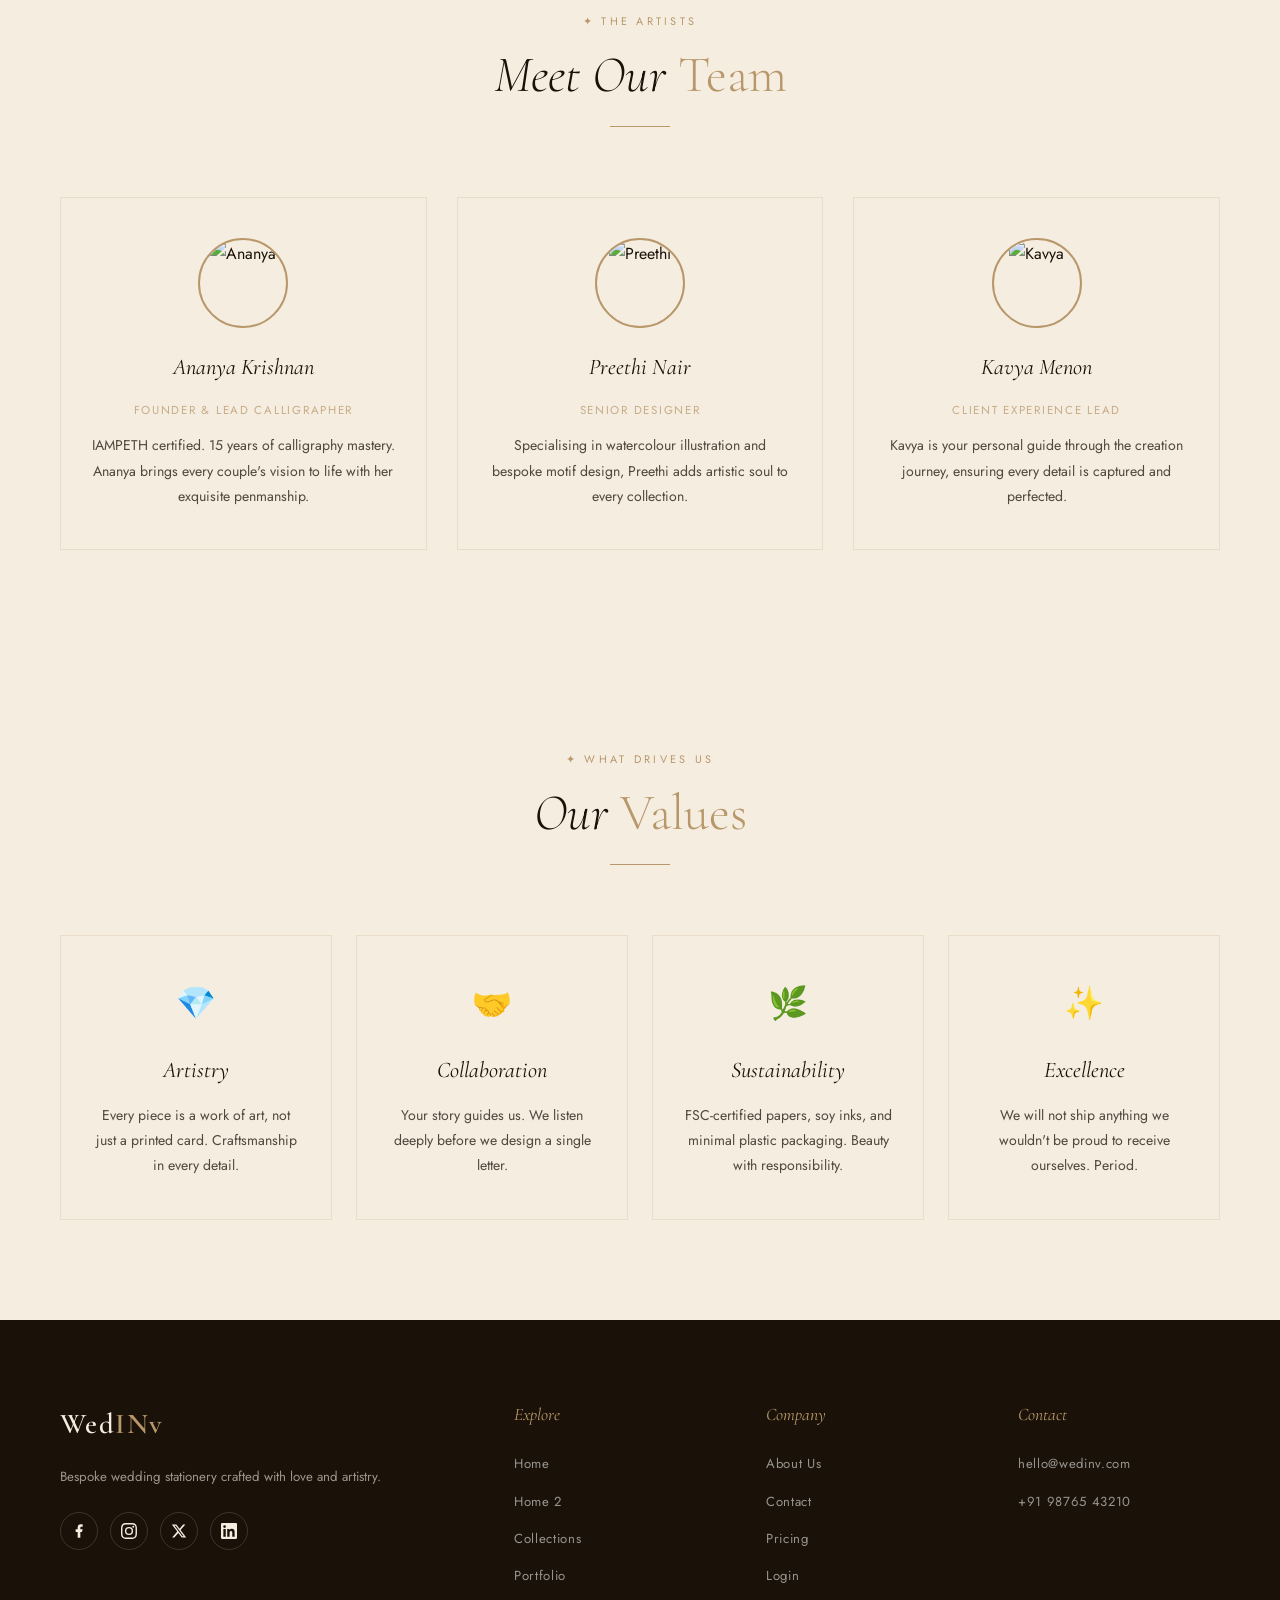
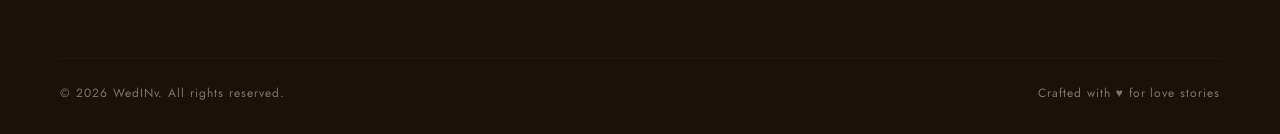
==== commit da07e3c6: "U" ====
--- a/about.html
+++ b/about.html
@@ -11,17 +11,32 @@
 <nav class="navbar">
   <a href="index.html" class="logo">Wed<span>INv</span></a>
   <ul class="nav-links">
-    <li><a href="index.html">Home</a></li><li><a href="home2.html">Collections</a></li><li><a href="portfolio.html">Portfolio</a></li>
-    <li><a href="services.html">Services</a></li><li><a href="pricing.html">Pricing</a></li><li><a href="about.html">About</a></li><li><a href="contact.html">Contact</a></li>
+    <li><a href="index.html">Home</a></li>
+    <li><a href="home2.html">Home 2</a></li>
+    <li><a href="collections.html">Collections</a></li>
+    <li><a href="portfolio.html">Portfolio</a></li>
+    <li><a href="services.html">Services</a></li>
+    <li><a href="pricing.html">Pricing</a></li>
+    <li><a href="about.html">About</a></li>
+    <li><a href="contact.html">Contact</a></li>
   </ul>
   <div class="nav-controls">
-    <button class="btn-rtl">RTL</button><button class="btn-theme"><span class="theme-icon">☾</span></button>
+    <a href="register.html" class="nav-signup">Sign-up</a>
+    <button class="btn-rtl">RTL</button>
+    <button class="btn-theme"><span class="theme-icon">☾</span></button>
     <button class="hamburger"><span></span><span></span><span></span></button>
   </div>
 </nav>
 <div class="mobile-menu">
-  <a href="index.html">Home</a><a href="home2.html">Collections</a><a href="portfolio.html">Portfolio</a>
-  <a href="services.html">Services</a><a href="pricing.html">Pricing</a><a href="about.html">About</a><a href="contact.html">Contact</a>
+  <a href="index.html">Home</a>
+  <a href="home2.html">Home 2</a>
+  <a href="collections.html">Collections</a>
+  <a href="portfolio.html">Portfolio</a>
+  <a href="services.html">Services</a>
+  <a href="pricing.html">Pricing</a>
+  <a href="about.html">About</a>
+  <a href="contact.html">Contact</a>
+  <a href="register.html" style="font-size: 1.5rem; margin-top: 20px; color: var(--accent);">Sign-up</a>
 </div>
 
 <div class="page-hero" style="background-image:url('https://images.unsplash.com/photo-1511285560929-80b456fea0bc?w=1600&q=80')">
@@ -44,7 +59,7 @@
       </div>
     </div>
     <div class="about-text reveal-right">
-      <span class="section-tag" style="text-align:left;display:block;margin-bottom:14px">✦ How It Began</span>
+      <span class="section-tag">✦ How It Began</span>
       <h2>A Passion for<br><em>Beautiful Paper</em></h2>
       <p>WedINv was founded in 2014 by Ananya Krishnan, a calligrapher and paper artist who believed that wedding invitations should be the first chapter of a love story — not just a card in an envelope.</p>
       <p>What began as a small studio in Chennai has grown into an internationally recognised atelier, trusted by couples across four continents. Yet our heart remains the same: every piece is crafted by hand, with intention and artistry.</p>
@@ -102,59 +117,64 @@
 </section>
 
 <!-- VALUES -->
-<section style="background:var(--primary);color:var(--secondary)">
+<section style="background:var(--secondary);color:var(--primary)">
   <div class="section-header reveal">
     <span class="section-tag">✦ What Drives Us</span>
-    <h2 class="section-title" style="color:var(--secondary)">Our <em>Values</em></h2>
+    <h2 class="section-title">Our <em>Values</em></h2>
     <div class="section-divider"></div>
   </div>
   <div class="grid-4">
-    <div class="card reveal delay-1" style="background:transparent;border-color:rgba(255,255,255,0.1)">
+    <div class="card reveal delay-1">
       <div class="card-icon">💎</div>
-      <h3 style="color:var(--secondary)">Artistry</h3>
-      <p style="color:rgba(255,255,255,0.65)">Every piece is a work of art, not just a printed card. Craftsmanship in every detail.</p>
+      <h3>Artistry</h3>
+      <p>Every piece is a work of art, not just a printed card. Craftsmanship in every detail.</p>
     </div>
-    <div class="card reveal delay-2" style="background:transparent;border-color:rgba(255,255,255,0.1)">
+    <div class="card reveal delay-2">
       <div class="card-icon">🤝</div>
-      <h3 style="color:var(--secondary)">Collaboration</h3>
-      <p style="color:rgba(255,255,255,0.65)">Your story guides us. We listen deeply before we design a single letter.</p>
+      <h3>Collaboration</h3>
+      <p>Your story guides us. We listen deeply before we design a single letter.</p>
     </div>
-    <div class="card reveal delay-3" style="background:transparent;border-color:rgba(255,255,255,0.1)">
+    <div class="card reveal delay-3">
       <div class="card-icon">🌿</div>
-      <h3 style="color:var(--secondary)">Sustainability</h3>
-      <p style="color:rgba(255,255,255,0.65)">FSC-certified papers, soy inks, and minimal plastic packaging. Beauty with responsibility.</p>
+      <h3>Sustainability</h3>
+      <p>FSC-certified papers, soy inks, and minimal plastic packaging. Beauty with responsibility.</p>
     </div>
-    <div class="card reveal delay-4" style="background:transparent;border-color:rgba(255,255,255,0.1)">
+    <div class="card reveal delay-4">
       <div class="card-icon">✨</div>
-      <h3 style="color:var(--secondary)">Excellence</h3>
-      <p style="color:rgba(255,255,255,0.65)">We will not ship anything we wouldn't be proud to receive ourselves. Period.</p>
+      <h3>Excellence</h3>
+      <p>We will not ship anything we wouldn't be proud to receive ourselves. Period.</p>
     </div>
   </div>
 </section>
 
-<div class="cta-section" style="background-image:url('https://images.unsplash.com/photo-1519741497674-611481863552?w=1600&q=80')">
-  <div class="overlay"></div>
-  <div class="content reveal">
-    <span class="section-tag" style="margin-bottom:16px;display:block">✦ Work With Us</span>
-    <h2>Begin Your <em>Love Story</em><br>in Paper</h2>
-    <p>We would be honoured to be part of your most important day.</p>
-    <div class="hero-btns">
-      <a href="contact.html" class="btn-primary">Get in Touch</a>
-      <a href="portfolio.html" class="btn-outline">See Our Work</a>
-    </div>
-  </div>
-</div>
+<!-- REMOVED CTA UNWANTED SECTION -->
 
 <footer>
   <div class="footer-grid">
-    <div class="footer-brand"><a href="index.html" class="logo">Wed<span>INv</span></a><p>Bespoke wedding stationery crafted with love.</p>
-    <div class="footer-social"><a href="#" class="social-icon fb">f</a><a href="#" class="social-icon ig">◈</a><a href="#" class="social-icon tw">𝕏</a><a href="#" class="social-icon li">in</a></div></div>
-    <div class="footer-col"><h4>Explore</h4><ul><li><a href="index.html">Home</a></li><li><a href="portfolio.html">Portfolio</a></li><li><a href="services.html">Services</a></li></ul></div>
-    <div class="footer-col"><h4>Company</h4><ul><li><a href="about.html">About</a></li><li><a href="contact.html">Contact</a></li><li><a href="pricing.html">Pricing</a></li></ul></div>
+    <div class="footer-brand"><a href="index.html" class="logo">Wed<span>INv</span></a><p>Bespoke wedding stationery crafted with love and artistry.</p>
+    <div class="footer-social">
+        <a href="#" class="social-icon fb" title="Facebook">
+          <svg viewBox="0 0 24 24" fill="currentColor"><path d="M14 13.5h2.5l1-4H14v-2c0-1.03 0-2 2-2h1.5V2.14c-.326-.043-1.557-.14-2.857-.14C11.928 2 10 3.657 10 6.7v2.8H7v4h3V22h4v-8.5z"/></svg>
+        </a>
+        <a href="#" class="social-icon ig" title="Instagram">
+          <svg viewBox="0 0 24 24" fill="currentColor"><path d="M12 2.163c3.204 0 3.584.012 4.85.07 1.366.062 2.633.334 3.608 1.31.975.975 1.247 2.242 1.31 3.608.058 1.266.07 1.646.07 4.85s-.012 3.584-.07 4.85c-.062 1.366-.334 2.633-1.31 3.608-.975.975-2.242 1.247-3.608 1.31-1.266.058-1.646.07-4.85.07s-3.584-.012-4.85-.07c-1.366-.062-2.633-.334-3.608-1.31-.975-.975-1.247-2.242-1.31-3.608-.058-1.266-.07-1.646-.07-4.85s.012-3.584.07-4.85c.062-1.366.334-2.633 1.31-3.608.975-.975 2.242-1.247 3.608-1.31 1.266-.058 1.646-.07 4.85-.07zM12 0C8.741 0 8.333.014 7.053.072 2.695.272.273 2.69.073 7.052.014 8.333 0 8.741 0 12s.014 3.667.072 4.947c.2 4.352 2.612 6.765 6.965 6.965 1.28.058 1.688.072 4.947.072s3.667-.014 4.947-.072c4.352-.2 6.765-2.612 6.965-6.965.058-1.28.072-1.688.072-4.947s-.014-3.667-.072-4.947c-.2-4.354-2.612-6.768-6.965-6.965C15.667.014 15.259 0 12 0zm0 5.838a6.162 6.162 0 100 12.324 6.162 6.162 0 000-12.324zM12 16a4 4 0 110-8 4 4 0 010 8zm6.406-11.845a1.44 1.44 0 100 2.881 1.44 1.44 0 000-2.881z"/></svg>
+        </a>
+        <a href="#" class="social-icon tw" title="Twitter/X">
+          <svg viewBox="0 0 24 24" fill="currentColor"><path d="M18.244 2.25h3.308l-7.227 8.26 8.502 11.24H16.17l-5.214-6.817L4.99 21.75H1.68l7.73-8.835L1.254 2.25H8.08l4.713 6.231zm-1.161 17.52h1.833L7.084 4.126H5.117z"/></svg>
+        </a>
+        <a href="#" class="social-icon li" title="LinkedIn">
+          <svg viewBox="0 0 24 24" fill="currentColor"><path d="M20.447 20.452h-3.554v-5.569c0-1.328-.027-3.037-1.852-3.037-1.853 0-2.136 1.445-2.136 2.939v5.667H9.351V9h3.414v1.561h.046c.477-.9 1.637-1.85 3.37-1.85 3.601 0 4.267 2.37 4.267 5.455v6.286zM5.337 7.433a2.062 2.062 0 11.002-4.125 2.062 2.062 0 01-.002 4.125zm1.782 13.019H3.555V9h3.564v11.452zM22.225 0H1.771C.792 0 0 .774 0 1.729v20.542C0 23.227.792 24 1.771 24h20.451C23.2 24 24 23.227 24 22.271V1.729C24 .774 23.2 0 22.222 0h.003z"/></svg>
+        </a>
+    </div>
+    </div>
+    <div class="footer-col"><h4>Explore</h4><ul><li><a href="index.html">Home</a></li><li><a href="home2.html">Home 2</a></li><li><a href="collections.html">Collections</a></li><li><a href="portfolio.html">Portfolio</a></li></ul></div>
+    <div class="footer-col"><h4>Company</h4><ul><li><a href="about.html">About Us</a></li><li><a href="contact.html">Contact</a></li><li><a href="pricing.html">Pricing</a></li><li><a href="login.html">Login</a></li></ul></div>
     <div class="footer-col"><h4>Contact</h4><ul><li><a href="#">hello@wedinv.com</a></li><li><a href="#">+91 98765 43210</a></li></ul></div>
   </div>
-  <div class="footer-bottom"><span>© 2024 WedINv.</span><span>Crafted with ♥</span></div>
+  <div class="footer-bottom"><span>© 2026 WedINv. All rights reserved.</span><span>Crafted with ♥ for love stories</span></div>
 </footer>
+
+<button id="moveToTop" class="move-to-top" title="Go to top">↑</button>
 <script src="js/main.js"></script>
 </body>
 </html>
--- a/css/style.css
+++ b/css/style.css
@@ -4,6 +4,8 @@
   --primary: #1a1209;
   --secondary: #f5ede0;
   --accent: #b8976a;
+  --white: #ffffff;
+  --black: #000000;
   --primary-rgb: 26,18,9;
   --accent-rgb: 184,151,106;
   --font-display: 'Cormorant Garamond', serif;
@@ -14,7 +16,7 @@
 [data-theme="dark"] {
   --primary: #f5ede0;
   --secondary: #1a1209;
-  --accent: #b8976a;
+  --accent: #d4b483;
 }
 
 *, *::before, *::after { box-sizing: border-box; margin: 0; padding: 0; }
@@ -101,6 +103,21 @@
   padding-bottom: 4px;
   transition: color 0.3s;
 }
+.navbar:not(.scrolled) .nav-links a,
+.navbar:not(.scrolled) .logo,
+.navbar:not(.scrolled) .logo span,
+.navbar:not(.scrolled) .btn-theme,
+.navbar:not(.scrolled) .btn-rtl,
+.navbar:not(.scrolled) .hamburger span {
+  color: #ffffff;
+  border-color: rgba(255,255,255,0.4);
+}
+.navbar:not(.scrolled) .logo span { color: #ffffff; }
+
+.nav-links a.active { color: var(--accent); }
+.nav-links a.active::after { width: 100%; }
+
+.nav-links a:hover { color: var(--accent); }
 .nav-links a::after {
   content: '';
   position: absolute; bottom: 0; left: 0;
@@ -112,6 +129,16 @@
 .nav-links a:hover::after { width: 100%; }
 
 .nav-controls { display: flex; align-items: center; gap: 16px; }
+
+.nav-signup {
+  font-family: var(--font-body);
+  font-size: 0.72rem; letter-spacing: 0.18em; text-transform: uppercase;
+  color: var(--primary); text-decoration: none;
+  padding: 8px 16px; border: 1px solid rgba(var(--accent-rgb), 0.3);
+  transition: var(--transition);
+}
+.nav-signup:hover { background: var(--accent); color: #ffffff !important; border-color: var(--accent); }
+.navbar:not(.scrolled) .nav-signup { color: #ffffff; border-color: rgba(255,255,255,0.4); }
 
 .btn-theme {
   background: none; border: 1px solid rgba(var(--accent-rgb),0.4);
@@ -172,11 +199,11 @@
 }
 .hero-overlay {
   position: absolute; inset: 0;
-  background: linear-gradient(to bottom, rgba(var(--primary-rgb),0.55) 0%, rgba(var(--primary-rgb),0.3) 60%, rgba(var(--primary-rgb),0.7) 100%);
+  background: linear-gradient(to bottom, rgba(0,0,0,0.55) 0%, rgba(0,0,0,0.3) 60%, rgba(0,0,0,0.7) 100%);
 }
 .hero-content {
   position: relative; z-index: 1;
-  text-align: center; color: var(--secondary);
+  text-align: center; color: #ffffff;
   max-width: 800px; padding: 0 30px;
 }
 .hero-eyebrow {
@@ -206,31 +233,33 @@
 
 /* ── BUTTONS ── */
 .btn-primary {
-  display: inline-block;
+  display: inline-flex; align-items: center; justify-content: center;
   padding: 14px 40px;
   background: var(--accent);
-  color: var(--secondary);
+  color: #ffffff;
   font-family: var(--font-body);
   font-size: 0.72rem; letter-spacing: 0.2em; text-transform: uppercase;
   text-decoration: none; border: 1px solid var(--accent);
   transition: var(--transition); cursor: pointer;
+  min-width: 200px;
 }
 .btn-primary:hover { background: transparent; color: var(--accent); }
 
 .btn-outline {
-  display: inline-block;
+  display: inline-flex; align-items: center; justify-content: center;
   padding: 14px 40px;
   background: transparent;
-  color: var(--secondary);
+  color: #ffffff;
   font-family: var(--font-body);
   font-size: 0.72rem; letter-spacing: 0.2em; text-transform: uppercase;
   text-decoration: none; border: 1px solid rgba(255,255,255,0.6);
   transition: var(--transition); cursor: pointer;
+  min-width: 200px;
 }
 .btn-outline:hover { border-color: var(--accent); color: var(--accent); }
 
 .btn-dark {
-  display: inline-block;
+  display: inline-flex; align-items: center; justify-content: center;
   padding: 14px 40px;
   background: var(--primary);
   color: var(--secondary);
@@ -238,19 +267,20 @@
   font-size: 0.72rem; letter-spacing: 0.2em; text-transform: uppercase;
   text-decoration: none; border: 1px solid var(--primary);
   transition: var(--transition); cursor: pointer;
-}
-.btn-dark:hover { background: var(--accent); border-color: var(--accent); }
+  min-width: 200px;
+}
+.btn-dark:hover { background: var(--accent); border-color: var(--accent); color: #ffffff; }
 
 /* ── SCROLL DOWN ── */
 .scroll-down {
-  position: absolute; bottom: 40px; left: 50%;
+  position: absolute; bottom: 20px; left: 50%;
   transform: translateX(-50%); z-index: 1;
-  display: flex; flex-direction: column; align-items: center; gap: 10px;
-  color: rgba(255,255,255,0.6); font-size: 0.65rem; letter-spacing: 0.2em;
+  display: flex; flex-direction: column; align-items: center; gap: 8px;
+  color: rgba(255,255,255,0.8); font-size: 0.65rem; letter-spacing: 0.25em;
   text-transform: uppercase;
 }
 .scroll-line {
-  width: 1px; height: 60px;
+  width: 1px; height: 40px;
   background: linear-gradient(to bottom, var(--accent), transparent);
   animation: scrollLine 1.6s ease infinite;
 }
@@ -379,11 +409,11 @@
 }
 .cta-section .overlay {
   position: absolute; inset: 0;
-  background: rgba(var(--primary-rgb),0.75);
+  background: rgba(0,0,0,0.75);
 }
 .cta-section .content {
   position: relative; z-index: 1;
-  color: var(--secondary); max-width: 700px; margin: 0 auto;
+  color: #ffffff; max-width: 700px; margin: 0 auto;
 }
 .cta-section h2 {
   font-family: var(--font-display);
@@ -409,12 +439,21 @@
 .about-img-badge span:first-child {
   font-family: var(--font-display); font-size: 2.5rem; font-weight: 600; line-height: 1;
 }
-.about-img-badge span:last-child { font-size: 0.65rem; letter-spacing: 0.15em; text-transform: uppercase; }
-
+.about-img-badge span:last-child { font-size: 0.65rem; letter-spacing: 0.15em; text-transform: uppercase; text-align: center; }
+
+@media (max-width: 480px) {
+  .about-img-wrap img { height: 400px; }
+  .about-img-badge { width: 110px; height: 110px; bottom: -20px; right: 0; }
+  .about-img-badge span:first-child { font-size: 1.8rem; }
+}
+
+.about-text {
+  display: flex; flex-direction: column; align-items: center; text-align: center;
+}
 .about-text h2 {
   font-family: var(--font-display);
   font-size: clamp(1.8rem,3.5vw,2.8rem); font-weight: 300; font-style: italic;
-  line-height: 1.2; margin-bottom: 24px;
+  line-height: 1.2; margin-bottom: 24px; text-align: center;
 }
 .about-text p { font-size: 0.9rem; opacity: 0.75; line-height: 1.9; margin-bottom: 18px; }
 .about-features { list-style: none; margin: 24px 0 36px; }
@@ -442,12 +481,15 @@
 .footer-brand p { font-size: 0.83rem; opacity: 0.6; line-height: 1.8; margin: 16px 0 24px; }
 .footer-social { display: flex; gap: 12px; }
 .social-icon {
-  width: 36px; height: 36px; border-radius: 50%;
+  width: 38px; height: 38px; border-radius: 50%;
   display: flex; align-items: center; justify-content: center;
-  font-size: 0.85rem; text-decoration: none;
+  text-decoration: none;
   border: 1px solid rgba(255,255,255,0.15);
   color: var(--secondary); transition: var(--transition);
-}
+  padding: 10px;
+}
+.social-icon svg { width: 100%; height: 100%; transition: transform 0.3s; }
+.social-icon:hover svg { transform: scale(1.1); }
 .social-icon.fb { color: var(--secondary); }
 .social-icon.ig { color: var(--secondary); }
 .social-icon.tw { color: var(--secondary); }
@@ -481,18 +523,18 @@
   display: block; font-size: 0.7rem; letter-spacing: 0.2em;
   text-transform: uppercase; margin-bottom: 8px; opacity: 0.7;
 }
-.form-group input,
-.form-group textarea,
-.form-group select {
-  width: 100%; padding: 14px 18px;
-  background: transparent;
-  border: 1px solid rgba(var(--accent-rgb),0.3);
-  color: var(--primary); font-family: var(--font-body); font-size: 0.9rem;
-  outline: none; transition: border-color 0.3s;
-}
-.form-group input:focus,
-.form-group textarea:focus,
-.form-group select:focus { border-color: var(--accent); }
+.contact-form input, .contact-form select, .contact-form textarea, 
+.contact-form-el input, .contact-form-el select, .contact-form-el textarea,
+.auth-form input, .auth-form select, .auth-form textarea {
+  width: 100%; padding: 14px 18px; border: 1px solid rgba(var(--accent-rgb),0.2);
+  background: var(--secondary); color: var(--primary);
+  font-family: inherit; font-size: 0.88rem; transition: border-color 0.3s, box-shadow 0.3s;
+}
+.contact-form input:focus, .contact-form select:focus, .contact-form textarea:focus,
+.contact-form-el input:focus, .contact-form-el select:focus, .contact-form-el textarea:focus,
+.auth-form input:focus, .auth-form select:focus, .auth-form textarea:focus {
+  outline: none; border-color: var(--accent); box-shadow: 0 0 0 4px rgba(var(--accent-rgb),0.1);
+}
 .form-group textarea { height: 140px; resize: vertical; }
 
 /* ── PAGE HERO ── */
@@ -503,13 +545,16 @@
   background-size: cover; background-position: center;
   background-attachment: fixed;
 }
+@media (max-width: 768px) {
+  .page-hero { background-attachment: scroll; height: 40vh; min-height: 300px; }
+}
 .page-hero .overlay {
   position: absolute; inset: 0;
-  background: rgba(var(--primary-rgb),0.6);
+  background: rgba(0,0,0,0.6);
 }
 .page-hero .content {
   position: relative; z-index: 1;
-  text-align: center; color: var(--secondary);
+  text-align: center; color: #ffffff;
 }
 .page-hero .content span {
   font-size: 0.68rem; letter-spacing: 0.3em;
@@ -569,14 +614,15 @@
 .gallery-item:hover img { transform: scale(1.04); }
 .gallery-overlay {
   position: absolute; inset: 0;
-  background: rgba(var(--primary-rgb),0.6);
+  background: rgba(0,0,0,0.7);
   display: flex; align-items: center; justify-content: center;
   opacity: 0; transition: opacity 0.4s;
 }
 .gallery-item:hover .gallery-overlay { opacity: 1; }
 .gallery-overlay span {
-  color: var(--secondary); font-size: 0.7rem;
+  color: #ffffff; font-size: 0.7rem;
   letter-spacing: 0.2em; text-transform: uppercase;
+  text-align: center; padding: 20px;
 }
 
 /* ── PRICE CARDS ── */
@@ -602,6 +648,21 @@
 .price-features li { font-size: 0.83rem; padding: 8px 0; border-bottom: 1px solid rgba(var(--accent-rgb),0.12); text-align: center; }
 .price-card.featured .price-features li { border-color: rgba(255,255,255,0.15); }
 
+/* ── MOVE TO TOP ── */
+.move-to-top {
+  position: fixed; bottom: 30px; right: 30px;
+  width: 45px; height: 45px;
+  background: var(--accent); color: #ffffff;
+  border: none; border-radius: 50%;
+  display: flex; align-items: center; justify-content: center;
+  cursor: pointer; z-index: 998;
+  opacity: 0; visibility: hidden;
+  transition: all 0.3s ease;
+  box-shadow: 0 4px 15px rgba(0,0,0,0.1);
+}
+.move-to-top.visible { opacity: 1; visibility: visible; }
+.move-to-top:hover { transform: translateY(-5px); background: var(--primary); }
+
 /* ── CONTACT MAP ── */
 .map-container { width: 100%; height: 400px; background: rgba(var(--accent-rgb),0.08); position: relative; overflow: hidden; }
 .map-container iframe { width: 100%; height: 100%; border: none; filter: sepia(40%) saturate(0.5); }
@@ -610,15 +671,14 @@
 /* ── CONTACT CARDS ── */
 .contact-info-cards { display: grid; grid-template-columns: repeat(3,1fr); gap: 24px; margin-bottom: 60px; }
 .contact-card {
-  border: 1px solid rgba(var(--accent-rgb),0.25);
-  padding: 36px 24px;
-  display: flex; flex-direction: column; align-items: center; text-align: center;
-  transition: var(--transition);
-}
-.contact-card:hover { border-color: var(--accent); transform: translateY(-4px); }
-.contact-card-icon { font-size: 1.6rem; color: var(--accent); margin-bottom: 16px; }
-.contact-card h4 { font-family: var(--font-display); font-size: 1.1rem; font-style: italic; margin-bottom: 8px; text-align: center; }
-.contact-card p { font-size: 0.83rem; opacity: 0.7; text-align: center; }
+  padding: 40px 30px; text-align: center; border: 1px solid rgba(var(--accent-rgb),0.2);
+  transition: transform 0.4s, border-color 0.4s;
+  background: var(--secondary);
+}
+.contact-card:hover { transform: translateY(-10px); border-color: var(--accent); }
+.contact-card-icon { font-size: 2.2rem; margin-bottom: 24px; color: var(--accent); }
+.contact-card h4 { font-family: var(--font-display); font-size: 1.3rem; margin-bottom: 12px; color: var(--primary); }
+.contact-card p { font-size: 0.88rem; opacity: 0.7; line-height: 1.8; color: var(--primary); }
 
 /* ── LOGIN ── */
 .auth-page {
@@ -632,9 +692,9 @@
 }
 .auth-visual .overlay {
   position: absolute; inset: 0;
-  background: rgba(var(--primary-rgb),0.5);
+  background: rgba(0,0,0,0.4);
   display: flex; align-items: center; justify-content: center; flex-direction: column;
-  color: var(--secondary); text-align: center; padding: 60px;
+  color: #ffffff; text-align: center; padding: 60px;
 }
 .auth-visual h2 {
   font-family: var(--font-display); font-size: 2.8rem; font-weight: 300; font-style: italic;
@@ -642,12 +702,16 @@
 }
 .auth-visual p { font-size: 0.88rem; opacity: 0.8; line-height: 1.8; }
 .auth-form-wrap {
-  width: 480px; flex-shrink: 0;
+  width: 50%; flex: 1;
   display: flex; align-items: center; justify-content: center;
   padding: 60px 50px;
   background: var(--secondary);
 }
-.auth-form { width: 100%; }
+@media (max-width: 991px) {
+  .auth-visual { display: none; }
+  .auth-form-wrap { width: 100%; padding: 40px 20px; }
+}
+.auth-form { width: 100%; max-width: 400px; }
 .auth-form h1 {
   font-family: var(--font-display);
   font-size: 2.2rem; font-weight: 300; font-style: italic;
@@ -797,9 +861,19 @@
   .navbar { padding: 16px 24px; }
   .navbar.scrolled { padding: 12px 24px; }
   .grid-3 { grid-template-columns: repeat(2,1fr); }
+  .grid-3 > *:last-child:nth-child(odd) {
+    grid-column: span 2;
+    justify-self: center;
+    width: calc(50% - 15px);
+  }
   .grid-2 { grid-template-columns: repeat(2,1fr); }
   .grid-4 { grid-template-columns: repeat(2,1fr); }
-  .contact-info-cards { grid-template-columns: repeat(2,1fr); }
+  .contact-info-cards { grid-template-columns: repeat(2,1fr); gap: 20px; }
+  .contact-info-cards > *:last-child:nth-child(odd) {
+    grid-column: span 2;
+    justify-self: center;
+    width: calc(50% - 10px);
+  }
   .process-steps { grid-template-columns: repeat(2,1fr); }
   .stats-bar { padding: 40px 24px; grid-template-columns: repeat(2,1fr); }
   .footer-grid { grid-template-columns: repeat(2,1fr); gap: 30px; }
@@ -813,10 +887,28 @@
 }
 @media (max-width: 480px) {
   .grid-3,.grid-2,.grid-4 { grid-template-columns: 1fr; }
+  .grid-3 > *:last-child:nth-child(odd) { grid-column: span 1; width: 100%; }
   .contact-info-cards { grid-template-columns: 1fr; }
+  .contact-info-cards > *:last-child:nth-child(odd) { grid-column: span 1; width: 100%; }
   .process-steps { grid-template-columns: 1fr; }
   .stats-bar { grid-template-columns: 1fr; }
   .footer-grid { grid-template-columns: 1fr; }
   .gallery-masonry { columns: 1; }
   .price-card { padding: 40px 20px; }
-}
+  .btn-primary, .btn-outline, .btn-dark { width: 100%; min-width: 0; }
+  .hero-btns { flex-direction: column; width: 100%; }
+}
+
+/* ── RTL SUPPORT ── */
+[dir="rtl"] { text-align: right; }
+[dir="rtl"] .navbar { flex-direction: row-reverse; }
+[dir="rtl"] .nav-links { flex-direction: row-reverse; }
+[dir="rtl"] .nav-controls { flex-direction: row-reverse; }
+[dir="rtl"] .footer-social { flex-direction: row-reverse; }
+[dir="rtl"] .about-img-badge { right: auto; left: -30px; }
+[dir="rtl"] .hero-eyebrow { letter-spacing: 0.1em; }
+[dir="rtl"] .section-tag { letter-spacing: 0.1em; }
+[dir="rtl"] .move-to-top { right: auto; left: 30px; }
+[dir="rtl"] .reveal-left { transform: translateX(40px); }
+[dir="rtl"] .reveal-right { transform: translateX(-40px); }
+[dir="rtl"] .reveal-left.visible, [dir="rtl"] .reveal-right.visible { transform: translateX(0); }
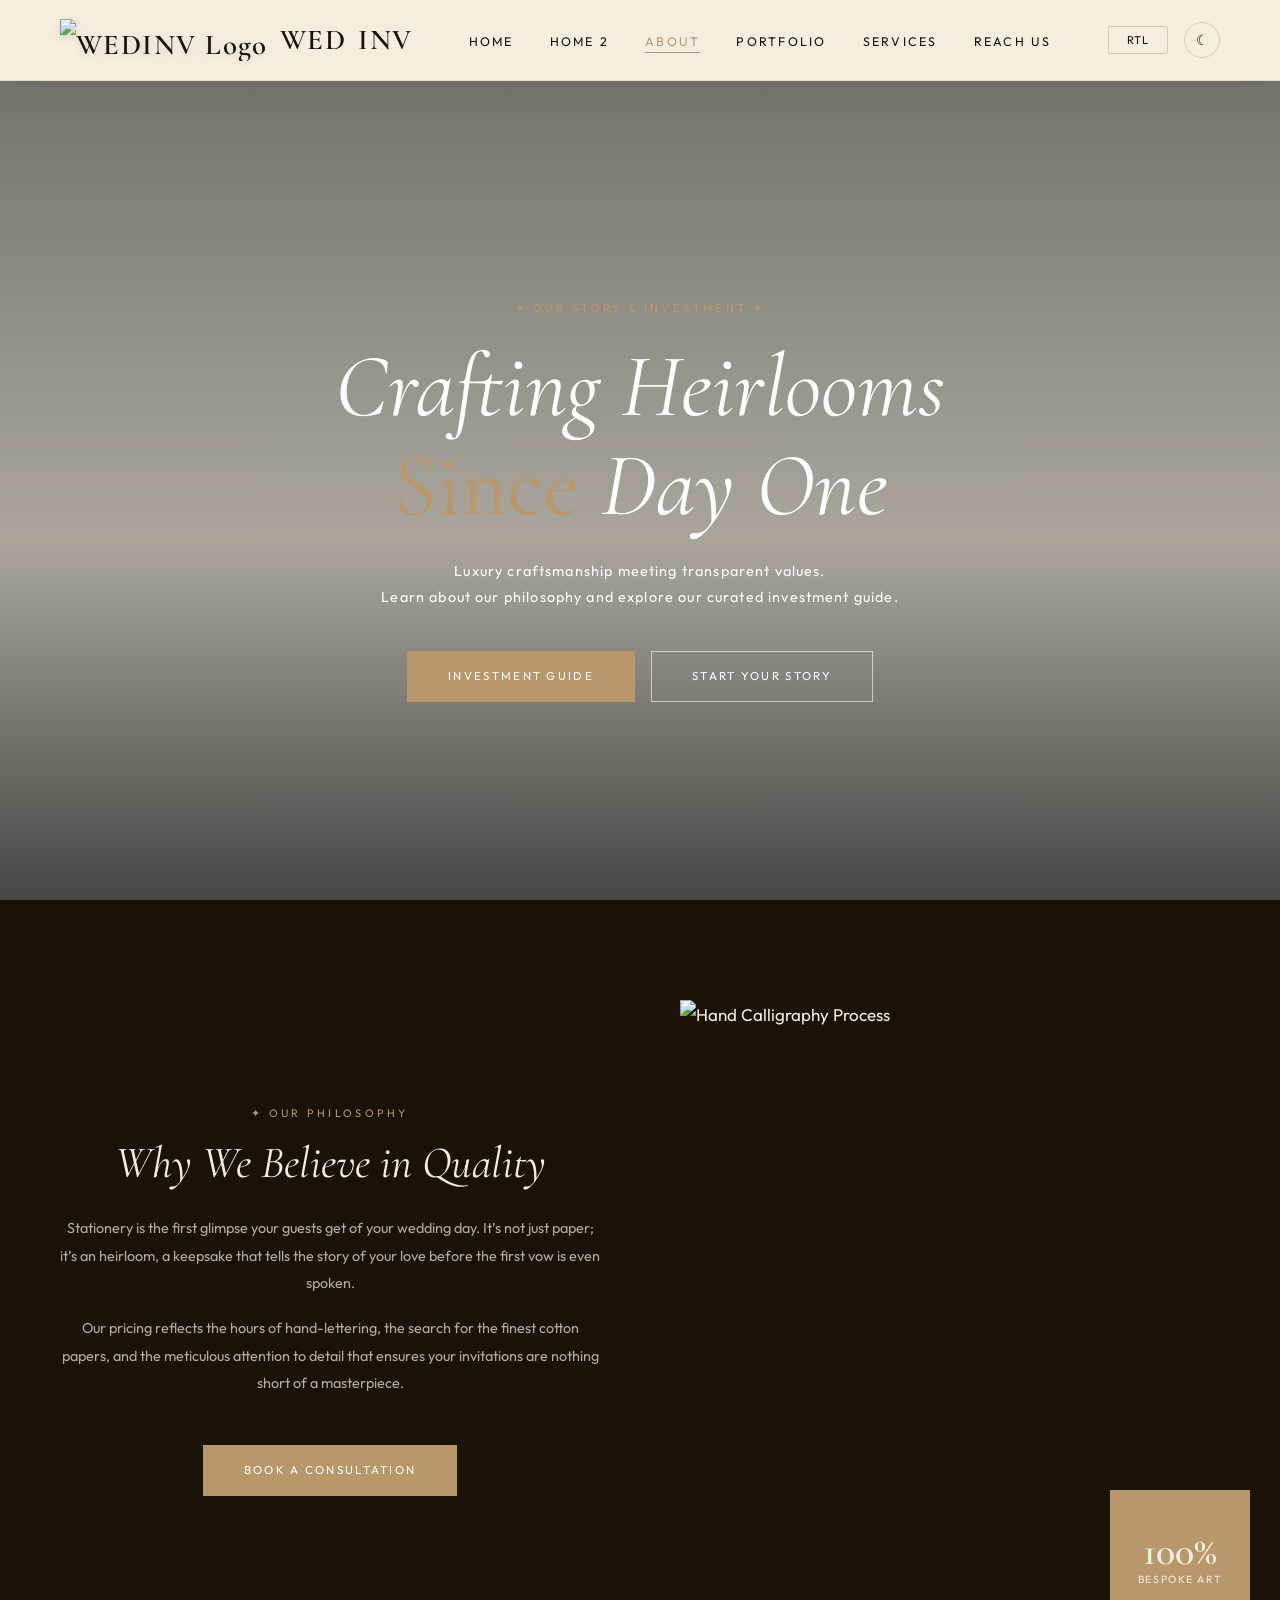
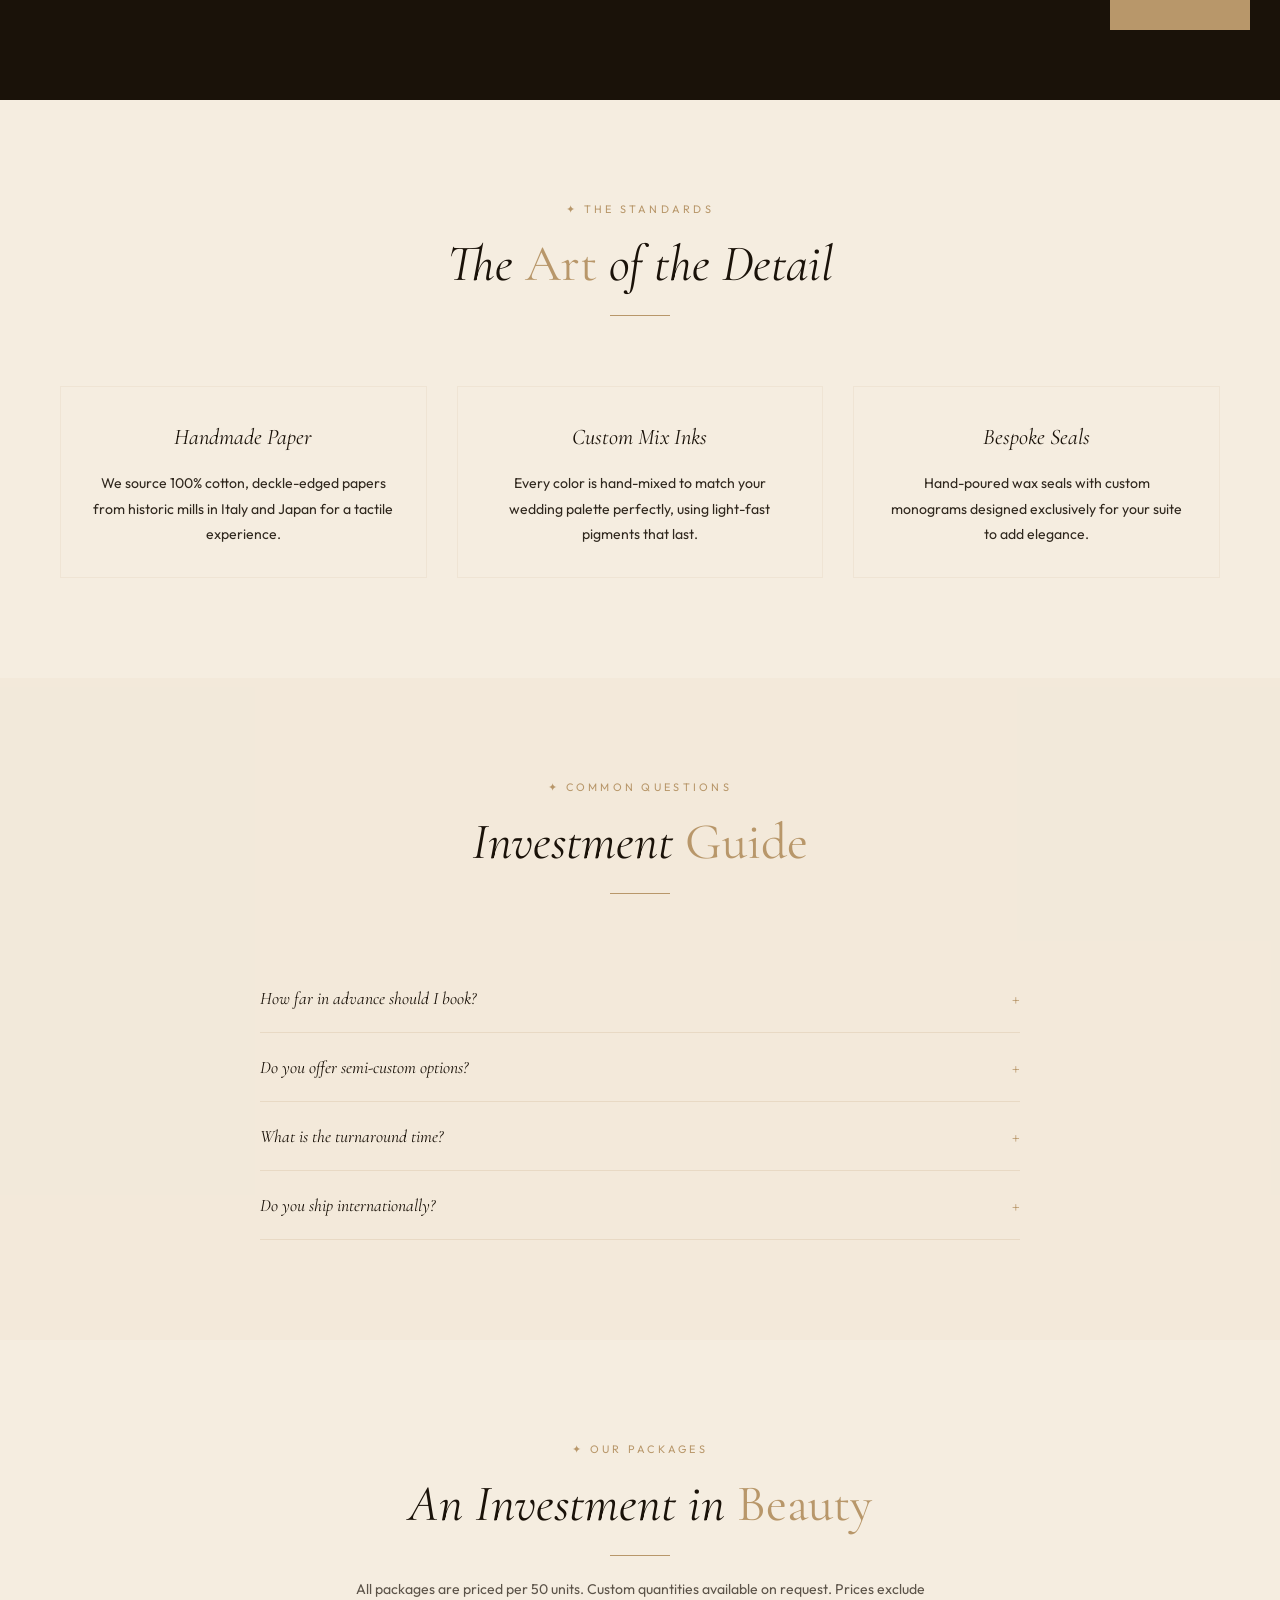
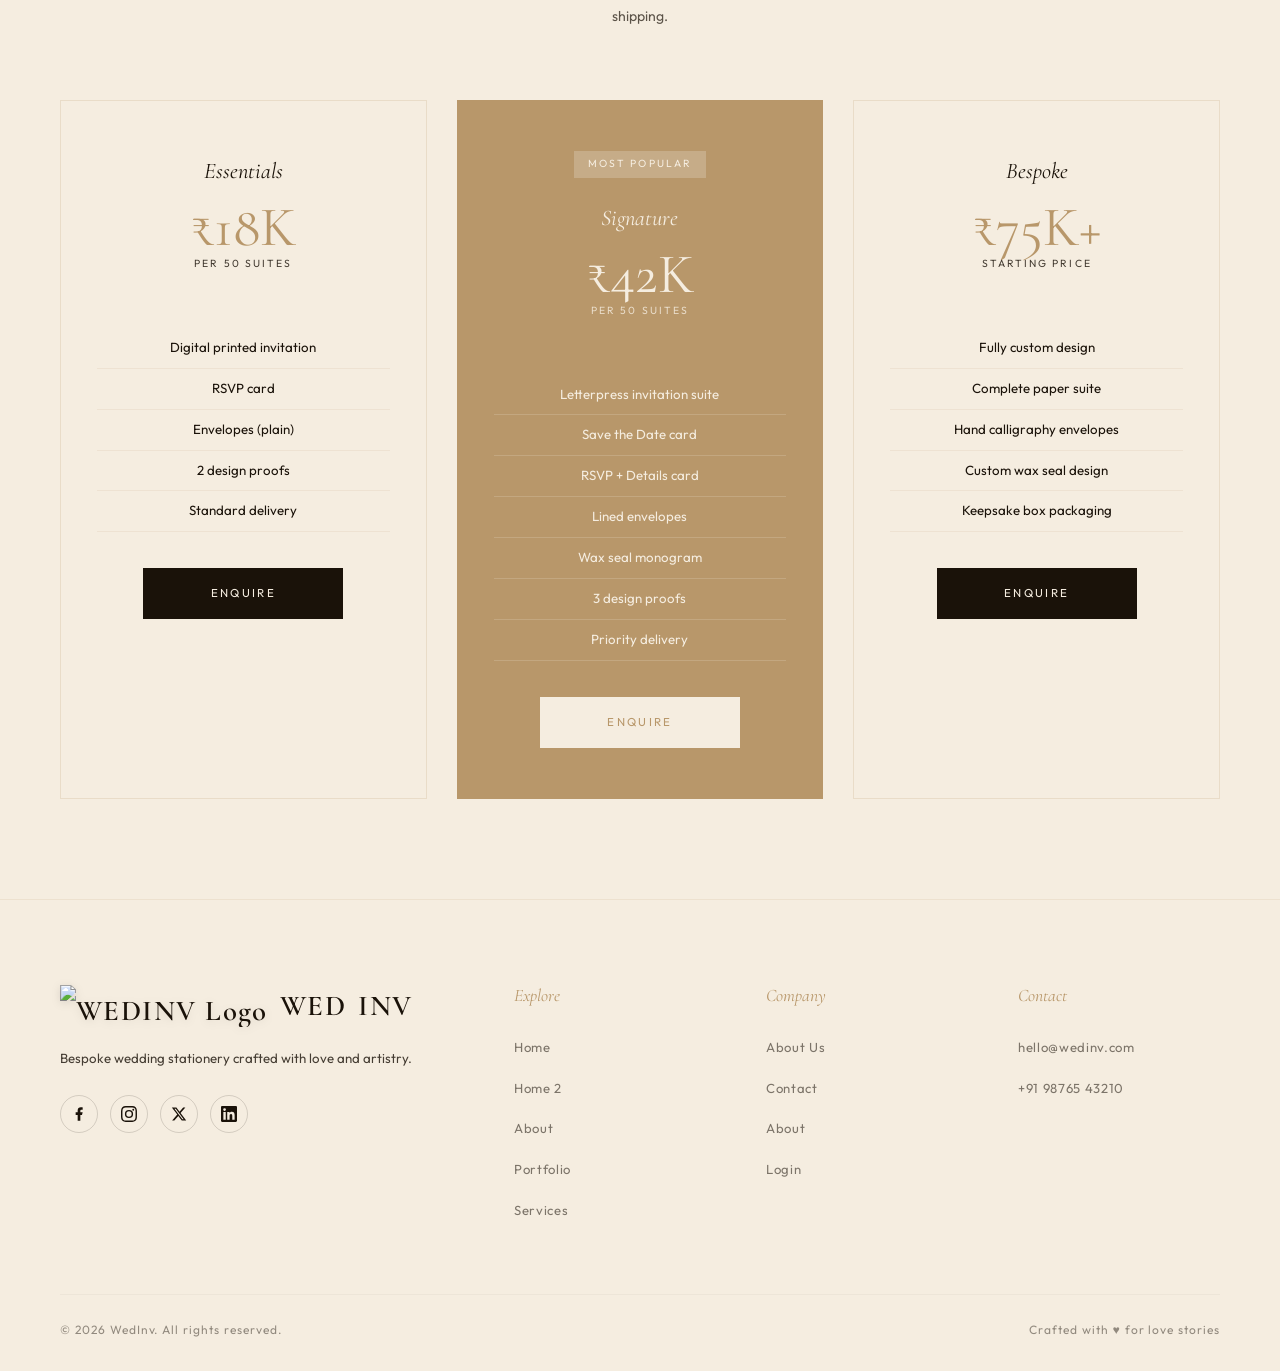
==== commit 77ea0d37: "U" ====
--- a/about.html
+++ b/about.html
@@ -1,180 +1,286 @@
 <!DOCTYPE html>
 <html lang="en" data-theme="light" dir="ltr">
+
 <head>
-<meta charset="UTF-8"><meta name="viewport" content="width=device-width,initial-scale=1">
-<title>About — WedINv</title>
-<link rel="stylesheet" href="css/style.css">
+  <meta charset="UTF-8">
+  <meta name="viewport" content="width=device-width,initial-scale=1">
+  <title>About Us — WedINv</title>
+  <link rel="stylesheet" href="css/style.css">
+  <link rel="icon" href="https://w7.pngwing.com/pngs/67/171/png-transparent-wedding-logo-wedding-bride-groom-silhouette.png">
 </head>
+
 <body>
-<div class="page-loader"><div class="loader-text">About</div><div class="loader-bar"><div class="loader-fill"></div></div></div>
-<div class="cursor"></div><div class="cursor-follower"></div>
-<nav class="navbar">
-  <a href="index.html" class="logo">Wed<span>INv</span></a>
-  <ul class="nav-links">
-    <li><a href="index.html">Home</a></li>
-    <li><a href="home2.html">Home 2</a></li>
-    <li><a href="collections.html">Collections</a></li>
-    <li><a href="portfolio.html">Portfolio</a></li>
-    <li><a href="services.html">Services</a></li>
-    <li><a href="pricing.html">Pricing</a></li>
-    <li><a href="about.html">About</a></li>
-    <li><a href="contact.html">Contact</a></li>
-  </ul>
-  <div class="nav-controls">
-    <a href="register.html" class="nav-signup">Sign-up</a>
-    <button class="btn-rtl">RTL</button>
-    <button class="btn-theme"><span class="theme-icon">☾</span></button>
-    <button class="hamburger"><span></span><span></span><span></span></button>
+
+
+  <nav class="navbar">
+    <a href="index.html" class="logo">
+      <img src="https://w7.pngwing.com/pngs/67/171/png-transparent-wedding-logo-wedding-bride-groom-silhouette.png" alt="WEDINV Logo" class="logo-img">
+      WED<span>INV</span>
+    </a>
+    <ul class="nav-links">
+      <li><a href="index.html">Home</a></li>
+      <li><a href="collections.html">Home 2</a></li>
+      <li><a href="about.html" class="active">About</a></li>
+      <li><a href="portfolio.html">Portfolio</a></li>
+      <li><a href="services.html">Services</a></li>
+      <li><a href="contact.html">Reach Us</a></li>
+    </ul>
+    <div class="nav-controls">
+      <button class="btn-rtl">RTL</button>
+      <button class="btn-theme"><span class="theme-icon">☾</span></button>
+      <button class="hamburger"><span></span><span></span><span></span></button>
+    </div>
+  </nav>
+  <div class="mobile-menu">
+    <a href="index.html">Home</a>
+    <a href="collections.html">Home 2</a>
+    <a href="about.html">About</a>
+    <a href="portfolio.html">Portfolio</a>
+    <a href="services.html">Services</a>
+    <a href="contact.html">Reach Us</a>
+    <div class="mobile-controls">
+      <div class="mobile-btns-row">
+        <button class="btn-rtl">RTL</button>
+        <button class="btn-theme"><span class="theme-icon">☾</span></button>
+      </div>
+    </div>
   </div>
-</nav>
-<div class="mobile-menu">
-  <a href="index.html">Home</a>
-  <a href="home2.html">Home 2</a>
-  <a href="collections.html">Collections</a>
-  <a href="portfolio.html">Portfolio</a>
-  <a href="services.html">Services</a>
-  <a href="pricing.html">Pricing</a>
-  <a href="about.html">About</a>
-  <a href="contact.html">Contact</a>
-  <a href="register.html" style="font-size: 1.5rem; margin-top: 20px; color: var(--accent);">Sign-up</a>
-</div>
-
-<div class="page-hero" style="background-image:url('https://images.unsplash.com/photo-1511285560929-80b456fea0bc?w=1600&q=80')">
-  <div class="overlay"></div>
-  <div class="content">
-    <div class="breadcrumb"><a href="index.html">Home</a><span>›</span><span>About</span></div>
-    <span>✦ Our Story</span>
-    <h1>About WedINv</h1>
-  </div>
-</div>
-
-<!-- STORY -->
-<section>
-  <div class="about-split">
-    <div class="about-img-wrap reveal-left">
-      <img src="https://images.unsplash.com/photo-1606216794079-73f0f3b51f76?w=800&q=80" alt="Our Studio">
-      <div class="about-img-badge">
-        <span>2014</span>
-        <span>Est. Chennai</span>
-      </div>
-    </div>
-    <div class="about-text reveal-right">
-      <span class="section-tag">✦ How It Began</span>
-      <h2>A Passion for<br><em>Beautiful Paper</em></h2>
-      <p>WedINv was founded in 2014 by Ananya Krishnan, a calligrapher and paper artist who believed that wedding invitations should be the first chapter of a love story — not just a card in an envelope.</p>
-      <p>What began as a small studio in Chennai has grown into an internationally recognised atelier, trusted by couples across four continents. Yet our heart remains the same: every piece is crafted by hand, with intention and artistry.</p>
-      <ul class="about-features">
-        <li>Hand calligraphy on every suite</li>
-        <li>Sourced from finest paper mills globally</li>
-        <li>Certified by the IAMPETH Calligraphy Society</li>
-        <li>Featured in Vogue Weddings & Harper's Bazaar Bride</li>
-      </ul>
-    </div>
-  </div>
-</section>
-
-<!-- STATS -->
-<div class="stats-bar">
-  <div class="stat-item"><span class="stat-num">850+</span><span class="stat-label">Couples Served</span></div>
-  <div class="stat-item"><span class="stat-num">40</span><span class="stat-label">Countries</span></div>
-  <div class="stat-item"><span class="stat-num">10+</span><span class="stat-label">Years</span></div>
-  <div class="stat-item"><span class="stat-num">12</span><span class="stat-label">Awards Won</span></div>
-</div>
-
-<!-- TEAM -->
-<section>
-  <div class="section-header reveal">
-    <span class="section-tag">✦ The Artists</span>
-    <h2 class="section-title">Meet Our <em>Team</em></h2>
-    <div class="section-divider"></div>
-  </div>
-  <div class="grid-3">
-    <div class="card reveal delay-1">
-      <div style="width:90px;height:90px;border-radius:50%;overflow:hidden;margin-bottom:20px;border:2px solid var(--accent)">
-        <img src="https://images.unsplash.com/photo-1494790108377-be9c29b29330?w=200&h=200&fit=crop&q=80" alt="Ananya" style="width:100%;height:100%;object-fit:cover">
-      </div>
-      <h3>Ananya Krishnan</h3>
-      <p style="color:var(--accent);font-size:0.72rem;letter-spacing:0.15em;text-transform:uppercase;margin-bottom:12px;text-align:center">Founder & Lead Calligrapher</p>
-      <p>IAMPETH certified. 15 years of calligraphy mastery. Ananya brings every couple's vision to life with her exquisite penmanship.</p>
-    </div>
-    <div class="card reveal delay-2">
-      <div style="width:90px;height:90px;border-radius:50%;overflow:hidden;margin-bottom:20px;border:2px solid var(--accent)">
-        <img src="https://images.unsplash.com/photo-1517841905240-472988babdf9?w=200&h=200&fit=crop&q=80" alt="Preethi" style="width:100%;height:100%;object-fit:cover">
-      </div>
-      <h3>Preethi Nair</h3>
-      <p style="color:var(--accent);font-size:0.72rem;letter-spacing:0.15em;text-transform:uppercase;margin-bottom:12px;text-align:center">Senior Designer</p>
-      <p>Specialising in watercolour illustration and bespoke motif design, Preethi adds artistic soul to every collection.</p>
-    </div>
-    <div class="card reveal delay-3">
-      <div style="width:90px;height:90px;border-radius:50%;overflow:hidden;margin-bottom:20px;border:2px solid var(--accent)">
-        <img src="https://images.unsplash.com/photo-1531123897727-8f129e1688ce?w=200&h=200&fit=crop&q=80" alt="Kavya" style="width:100%;height:100%;object-fit:cover">
-      </div>
-      <h3>Kavya Menon</h3>
-      <p style="color:var(--accent);font-size:0.72rem;letter-spacing:0.15em;text-transform:uppercase;margin-bottom:12px;text-align:center">Client Experience Lead</p>
-      <p>Kavya is your personal guide through the creation journey, ensuring every detail is captured and perfected.</p>
-    </div>
-  </div>
-</section>
-
-<!-- VALUES -->
-<section style="background:var(--secondary);color:var(--primary)">
-  <div class="section-header reveal">
-    <span class="section-tag">✦ What Drives Us</span>
-    <h2 class="section-title">Our <em>Values</em></h2>
-    <div class="section-divider"></div>
-  </div>
-  <div class="grid-4">
-    <div class="card reveal delay-1">
-      <div class="card-icon">💎</div>
-      <h3>Artistry</h3>
-      <p>Every piece is a work of art, not just a printed card. Craftsmanship in every detail.</p>
-    </div>
-    <div class="card reveal delay-2">
-      <div class="card-icon">🤝</div>
-      <h3>Collaboration</h3>
-      <p>Your story guides us. We listen deeply before we design a single letter.</p>
-    </div>
-    <div class="card reveal delay-3">
-      <div class="card-icon">🌿</div>
-      <h3>Sustainability</h3>
-      <p>FSC-certified papers, soy inks, and minimal plastic packaging. Beauty with responsibility.</p>
-    </div>
-    <div class="card reveal delay-4">
-      <div class="card-icon">✨</div>
-      <h3>Excellence</h3>
-      <p>We will not ship anything we wouldn't be proud to receive ourselves. Period.</p>
-    </div>
-  </div>
-</section>
-
-<!-- REMOVED CTA UNWANTED SECTION -->
-
-<footer>
-  <div class="footer-grid">
-    <div class="footer-brand"><a href="index.html" class="logo">Wed<span>INv</span></a><p>Bespoke wedding stationery crafted with love and artistry.</p>
-    <div class="footer-social">
-        <a href="#" class="social-icon fb" title="Facebook">
-          <svg viewBox="0 0 24 24" fill="currentColor"><path d="M14 13.5h2.5l1-4H14v-2c0-1.03 0-2 2-2h1.5V2.14c-.326-.043-1.557-.14-2.857-.14C11.928 2 10 3.657 10 6.7v2.8H7v4h3V22h4v-8.5z"/></svg>
+
+  <section class="hero"
+    style="background-image:url('https://images.unsplash.com/photo-1523438885200-e635ba2c371e?w=1600&q=80')">
+    <div class="hero-overlay"></div>
+    <div class="hero-content">
+      <span class="hero-eyebrow">✦ Our Story & Investment ✦</span>
+      <h1>Crafting Heirlooms<br><em>Since</em> Day One</h1>
+      <p>Luxury craftsmanship meeting transparent values.<br>Learn about our philosophy and explore our curated
+        investment guide.</p>
+      <div class="hero-btns">
+        <a href="#packages" class="btn-primary">Investment Guide</a>
+        <a href="contact.html" class="btn-outline">Start Your Story</a>
+      </div>
+    </div>
+
+  </section>
+
+
+
+  <section style="background:var(--primary);color:var(--secondary);padding:100px 60px">
+    <div class="about-split">
+      <div class="about-text reveal-left">
+        <span class="section-tag">✦ Our Philosophy</span>
+        <h2 style="color:var(--secondary)">Why We Believe in <em>Quality</em></h2>
+        <p style="opacity:0.7">Stationery is the first glimpse your guests get of your wedding day. It’s not just paper;
+          it’s an heirloom, a keepsake that tells the story of your love before the first vow is even spoken.</p>
+        <p style="opacity:0.7">Our pricing reflects the hours of hand-lettering, the search for the finest cotton
+          papers, and the meticulous attention to detail that ensures your invitations are nothing short of a
+          masterpiece.</p>
+        <div style="margin-top:30px">
+          <a href="contact.html" class="btn-primary">Book a Consultation</a>
+        </div>
+      </div>
+      <div class="about-img-wrap reveal-right">
+        <img
+          src="https://images.squarespace-cdn.com/content/v1/5bc71a1bc2ff61688a44ba37/1595611615707-ENP7D4KH85Q2KQIEGJXO/WildSeaCalligraphy-WeddingCalligraphyEnvelopes-37.jpg?format=2500w"
+          alt="Hand Calligraphy Process">
+        <div class="about-img-badge">
+          <span>100%</span>
+          <span>Bespoke Art</span>
+        </div>
+      </div>
+    </div>
+  </section>
+
+  <section>
+    <div class="section-header reveal">
+      <span class="section-tag">✦ The Standards</span>
+      <h2 class="section-title">The <em>Art</em> of the Detail</h2>
+      <div class="section-divider"></div>
+    </div>
+    <div class="grid-3">
+      <div class="card reveal delay-1">
+        <div class="card-content">
+          <h3>Handmade Paper</h3>
+          <p>We source 100% cotton, deckle-edged papers from historic mills in Italy and Japan for a tactile experience.
+          </p>
+        </div>
+      </div>
+      <div class="card reveal delay-2">
+        <div class="card-content">
+          <h3>Custom Mix Inks</h3>
+          <p>Every color is hand-mixed to match your wedding palette perfectly, using light-fast pigments that last.</p>
+        </div>
+      </div>
+      <div class="card reveal delay-3">
+        <div class="card-content">
+          <h3>Bespoke Seals</h3>
+          <p>Hand-poured wax seals with custom monograms designed exclusively for your suite to add elegance.</p>
+        </div>
+      </div>
+    </div>
+  </section>
+
+  <section style="background:rgba(var(--accent-rgb), 0.05)">
+    <div class="section-header reveal">
+      <span class="section-tag">✦ Common Questions</span>
+      <h2 class="section-title">Investment <em>Guide</em></h2>
+      <div class="section-divider"></div>
+    </div>
+    <div style="max-width:760px;margin:0 auto;position:relative;" class="reveal faq-centered">
+      <div class="faq-item">
+        <button class="faq-question">How far in advance should I book? <span class="faq-icon">+</span></button>
+        <div class="faq-answer">
+          <p>We recommend booking 6-8 months before your wedding date. For bespoke commissions, we only take a limited
+            number of clients per month to ensure perfection.</p>
+        </div>
+      </div>
+      <div class="faq-item">
+        <button class="faq-question">Do you offer semi-custom options? <span class="faq-icon">+</span></button>
+        <div class="faq-answer">
+          <p>Yes! Our Signature collection allows you to choose from our house styles while customizing colors, paper,
+            and calligraphy styles to fit your theme.</p>
+        </div>
+      </div>
+      <div class="faq-item">
+        <button class="faq-question">What is the turnaround time? <span class="faq-icon">+</span></button>
+        <div class="faq-answer">
+          <p>Standard packages take 4-6 weeks from design approval to delivery. Bespoke projects typically require 8-12
+            weeks depending on complexity.</p>
+        </div>
+      </div>
+      <div class="faq-item">
+        <button class="faq-question">Do you ship internationally? <span class="faq-icon">+</span></button>
+        <div class="faq-answer">
+          <p>Absolutely. We have sent our invitations to couples in over 40 countries. All suites are securely
+            hand-packed to ensure they arrive in pristine condition.</p>
+        </div>
+      </div>
+    </div>
+  </section>
+
+  <section id="packages">
+    <div class="section-header reveal">
+      <span class="section-tag">✦ Our Packages</span>
+      <h2 class="section-title">An Investment in <em>Beauty</em></h2>
+      <div class="section-divider"></div>
+      <p style="max-width:580px;margin:20px auto 0;font-size:0.88rem;opacity:0.7;text-align:center;line-height:1.9">All
+        packages are priced per 50 units. Custom quantities available on request. Prices exclude shipping.</p>
+    </div>
+    <div class="grid-3">
+      <div class="price-card reveal delay-1">
+        <span class="price-name">Essentials</span>
+        <div class="price-tag">₹18K</div>
+        <span class="price-label">Per 50 Suites</span>
+        <ul class="price-features">
+          <li>Digital printed invitation</li>
+          <li>RSVP card</li>
+          <li>Envelopes (plain)</li>
+          <li>2 design proofs</li>
+          <li>Standard delivery</li>
+        </ul>
+        <a href="contact.html" class="btn-dark">Enquire</a>
+      </div>
+      <div class="price-card featured reveal delay-2">
+        <span
+          style="font-size:0.65rem;letter-spacing:0.2em;text-transform:uppercase;background:rgba(255,255,255,0.2);padding:4px 14px;margin-bottom:20px;display:inline-block">Most
+          Popular</span>
+        <span class="price-name">Signature</span>
+        <div class="price-tag">₹42K</div>
+        <span class="price-label">Per 50 Suites</span>
+        <ul class="price-features">
+          <li>Letterpress invitation suite</li>
+          <li>Save the Date card</li>
+          <li>RSVP + Details card</li>
+          <li>Lined envelopes</li>
+          <li>Wax seal monogram</li>
+          <li>3 design proofs</li>
+          <li>Priority delivery</li>
+        </ul>
+        <a href="contact.html" class="btn-dark">Enquire</a>
+      </div>
+      <div class="price-card reveal delay-3">
+        <span class="price-name">Bespoke</span>
+        <div class="price-tag">₹75K+</div>
+        <span class="price-label">Starting Price</span>
+        <ul class="price-features">
+          <li>Fully custom design</li>
+          <li>Complete paper suite</li>
+          <li>Hand calligraphy envelopes</li>
+          <li>Custom wax seal design</li>
+          <li>Keepsake box packaging</li>
+        </ul>
+        <a href="contact.html" class="btn-dark">Enquire</a>
+      </div>
+    </div>
+  </section>
+
+  <footer>
+    <div class="footer-grid">
+      <div class="footer-brand">
+        <a href="index.html" class="logo">
+          <img src="https://w7.pngwing.com/pngs/67/171/png-transparent-wedding-logo-wedding-bride-groom-silhouette.png" alt="WEDINV Logo" class="logo-img">
+          WED<span>INV</span>
         </a>
-        <a href="#" class="social-icon ig" title="Instagram">
-          <svg viewBox="0 0 24 24" fill="currentColor"><path d="M12 2.163c3.204 0 3.584.012 4.85.07 1.366.062 2.633.334 3.608 1.31.975.975 1.247 2.242 1.31 3.608.058 1.266.07 1.646.07 4.85s-.012 3.584-.07 4.85c-.062 1.366-.334 2.633-1.31 3.608-.975.975-2.242 1.247-3.608 1.31-1.266.058-1.646.07-4.85.07s-3.584-.012-4.85-.07c-1.366-.062-2.633-.334-3.608-1.31-.975-.975-1.247-2.242-1.31-3.608-.058-1.266-.07-1.646-.07-4.85s.012-3.584.07-4.85c.062-1.366.334-2.633 1.31-3.608.975-.975 2.242-1.247 3.608-1.31 1.266-.058 1.646-.07 4.85-.07zM12 0C8.741 0 8.333.014 7.053.072 2.695.272.273 2.69.073 7.052.014 8.333 0 8.741 0 12s.014 3.667.072 4.947c.2 4.352 2.612 6.765 6.965 6.965 1.28.058 1.688.072 4.947.072s3.667-.014 4.947-.072c4.352-.2 6.765-2.612 6.965-6.965.058-1.28.072-1.688.072-4.947s-.014-3.667-.072-4.947c-.2-4.354-2.612-6.768-6.965-6.965C15.667.014 15.259 0 12 0zm0 5.838a6.162 6.162 0 100 12.324 6.162 6.162 0 000-12.324zM12 16a4 4 0 110-8 4 4 0 010 8zm6.406-11.845a1.44 1.44 0 100 2.881 1.44 1.44 0 000-2.881z"/></svg>
-        </a>
-        <a href="#" class="social-icon tw" title="Twitter/X">
-          <svg viewBox="0 0 24 24" fill="currentColor"><path d="M18.244 2.25h3.308l-7.227 8.26 8.502 11.24H16.17l-5.214-6.817L4.99 21.75H1.68l7.73-8.835L1.254 2.25H8.08l4.713 6.231zm-1.161 17.52h1.833L7.084 4.126H5.117z"/></svg>
-        </a>
-        <a href="#" class="social-icon li" title="LinkedIn">
-          <svg viewBox="0 0 24 24" fill="currentColor"><path d="M20.447 20.452h-3.554v-5.569c0-1.328-.027-3.037-1.852-3.037-1.853 0-2.136 1.445-2.136 2.939v5.667H9.351V9h3.414v1.561h.046c.477-.9 1.637-1.85 3.37-1.85 3.601 0 4.267 2.37 4.267 5.455v6.286zM5.337 7.433a2.062 2.062 0 11.002-4.125 2.062 2.062 0 01-.002 4.125zm1.782 13.019H3.555V9h3.564v11.452zM22.225 0H1.771C.792 0 0 .774 0 1.729v20.542C0 23.227.792 24 1.771 24h20.451C23.2 24 24 23.227 24 22.271V1.729C24 .774 23.2 0 22.222 0h.003z"/></svg>
-        </a>
-    </div>
-    </div>
-    <div class="footer-col"><h4>Explore</h4><ul><li><a href="index.html">Home</a></li><li><a href="home2.html">Home 2</a></li><li><a href="collections.html">Collections</a></li><li><a href="portfolio.html">Portfolio</a></li></ul></div>
-    <div class="footer-col"><h4>Company</h4><ul><li><a href="about.html">About Us</a></li><li><a href="contact.html">Contact</a></li><li><a href="pricing.html">Pricing</a></li><li><a href="login.html">Login</a></li></ul></div>
-    <div class="footer-col"><h4>Contact</h4><ul><li><a href="#">hello@wedinv.com</a></li><li><a href="#">+91 98765 43210</a></li></ul></div>
-  </div>
-  <div class="footer-bottom"><span>© 2026 WedINv. All rights reserved.</span><span>Crafted with ♥ for love stories</span></div>
-</footer>
-
-<button id="moveToTop" class="move-to-top" title="Go to top">↑</button>
-<script src="js/main.js"></script>
+        <p>Bespoke wedding stationery crafted with love and artistry.</p>
+        <div class="footer-social">
+          <a href="#" class="social-icon fb" title="Facebook">
+            <svg viewBox="0 0 24 24" fill="currentColor">
+              <path
+                d="M14 13.5h2.5l1-4H14v-2c0-1.03 0-2 2-2h1.5V2.14c-.326-.043-1.557-.14-2.857-.14C11.928 2 10 3.657 10 6.7v2.8H7v4h3V22h4v-8.5z" />
+            </svg>
+          </a>
+          <a href="#" class="social-icon ig" title="Instagram">
+            <svg viewBox="0 0 24 24" fill="currentColor">
+              <path
+                d="M12 2.163c3.204 0 3.584.012 4.85.07 1.366.062 2.633.334 3.608 1.31.975.975 1.247 2.242 1.31 3.608.058 1.266.07 1.646.07 4.85s-.012 3.584-.07 4.85c-.062 1.366-.334 2.633-1.31 3.608-.975.975-2.242 1.247-3.608 1.31-1.266.058-1.646.07-4.85.07s-3.584-.012-4.85-.07c-1.366-.062-2.633-.334-3.608-1.31-.975-.975-1.247-2.242-1.31-3.608-.058-1.266-.07-1.646-.07-4.85s.012-3.584.07-4.85c.062-1.366.334-2.633 1.31-3.608.975-.975 2.242-1.247 3.608-1.31 1.266-.058 1.646-.07 4.85-.07zM12 0C8.741 0 8.333.014 7.053.072 2.695.272.273 2.69.073 7.052.014 8.333 0 8.741 0 12s.014 3.667.072 4.947c.2 4.352 2.612 6.765 6.965 6.965 1.28.058 1.688.072 4.947.072s3.667-.014 4.947-.072c4.352-.2 6.765-2.612 6.965-6.965.058-1.28.072-1.688.072-4.947s-.014-3.667-.072-4.947c-.2-4.354-2.612-6.768-6.965-6.965C15.667.014 15.259 0 12 0zm0 5.838a6.162 6.162 0 100 12.324 6.162 6.162 0 000-12.324zM12 16a4 4 0 110-8 4 4 0 010 8zm6.406-11.845a1.44 1.44 0 100 2.881 1.44 1.44 0 000-2.881z" />
+            </svg>
+          </a>
+          <a href="#" class="social-icon tw" title="Twitter/X">
+            <svg viewBox="0 0 24 24" fill="currentColor">
+              <path
+                d="M18.244 2.25h3.308l-7.227 8.26 8.502 11.24H16.17l-5.214-6.817L4.99 21.75H1.68l7.73-8.835L1.254 2.25H8.08l4.713 6.231zm-1.161 17.52h1.833L7.084 4.126H5.117z" />
+            </svg>
+          </a>
+          <a href="#" class="social-icon li" title="LinkedIn">
+            <svg viewBox="0 0 24 24" fill="currentColor">
+              <path
+                d="M20.447 20.452h-3.554v-5.569c0-1.328-.027-3.037-1.852-3.037-1.853 0-2.136 1.445-2.136 2.939v5.667H9.351V9h3.414v1.561h.046c.477-.9 1.637-1.85 3.37-1.85 3.601 0 4.267 2.37 4.267 5.455v6.286zM5.337 7.433a2.062 2.062 0 11.002-4.125 2.062 2.062 0 01-.002 4.125zm1.782 13.019H3.555V9h3.564v11.452zM22.225 0H1.771C.792 0 0 .774 0 1.729v20.542C0 23.227.792 24 1.771 24h20.451C23.2 24 24 23.227 24 22.271V1.729C24 .774 23.2 0 22.222 0h.003z" />
+            </svg>
+          </a>
+        </div>
+      </div>
+      <div class="footer-col">
+        <h4>Explore</h4>
+        <ul>
+          <li><a href="index.html">Home</a></li>
+          <li><a href="collections.html">Home 2</a></li>
+          <li><a href="about.html">About</a></li>
+          <li><a href="portfolio.html">Portfolio</a></li>
+          <li><a href="services.html">Services</a></li>
+        </ul>
+      </div>
+      <div class="footer-col">
+        <h4>Company</h4>
+        <ul>
+          <li><a href="about.html">About Us</a></li>
+          <li><a href="contact.html">Contact</a></li>
+          <li><a href="about.html">About</a></li>
+          <li><a href="login.html">Login</a></li>
+        </ul>
+      </div>
+      <div class="footer-col">
+        <h4>Contact</h4>
+        <ul>
+          <li><a href="#">hello@wedinv.com</a></li>
+          <li><a href="#">+91 98765 43210</a></li>
+        </ul>
+      </div>
+    </div>
+    <div class="footer-bottom"><span>© 2026 WedInv. All rights reserved.</span><span>Crafted with ♥ for love
+        stories</span></div>
+  </footer>
+
+  <button id="moveToTop" class="move-to-top" title="Go to top">↑</button>
+  <script src="js/main.js"></script>
 </body>
-</html>
+
+</html>
--- a/css/style.css
+++ b/css/style.css
@@ -1,4 +1,4 @@
-@import url('https://fonts.googleapis.com/css2?family=Cormorant+Garamond:ital,wght@0,300;0,400;0,500;0,600;1,300;1,400&family=Jost:wght@300;400;500&display=swap');
+@import url('https://fonts.googleapis.com/css2?family=Cormorant+Garamond:ital,wght@0,300;0,400;0,500;0,600;1,300;1,400&family=Outfit:wght@300;400;500;600&display=swap');
 
 :root {
   --primary: #1a1209;
@@ -6,11 +6,11 @@
   --accent: #b8976a;
   --white: #ffffff;
   --black: #000000;
-  --primary-rgb: 26,18,9;
-  --accent-rgb: 184,151,106;
+  --primary-rgb: 26, 18, 9;
+  --accent-rgb: 184, 151, 106;
   --font-display: 'Cormorant Garamond', serif;
-  --font-body: 'Jost', sans-serif;
-  --transition: all 0.4s cubic-bezier(0.4,0,0.2,1);
+  --font-body: 'Outfit', sans-serif;
+  --transition: all 0.4s cubic-bezier(0.4, 0, 0.2, 1);
 }
 
 [data-theme="dark"] {
@@ -19,78 +19,137 @@
   --accent: #d4b483;
 }
 
-*, *::before, *::after { box-sizing: border-box; margin: 0; padding: 0; }
-
-html { scroll-behavior: smooth; direction: ltr; }
-html[dir="rtl"] { direction: rtl; }
+*,
+*::before,
+*::after {
+  box-sizing: border-box;
+  margin: 0;
+  padding: 0;
+}
+
+html {
+  scroll-behavior: smooth;
+  direction: ltr;
+}
+
+html[dir="rtl"] {
+  direction: rtl;
+}
 
 body {
   font-family: var(--font-body);
   background: var(--secondary);
   color: var(--primary);
-  font-size: 16px;
-  line-height: 1.7;
+  font-size: 17px;
+  font-weight: 400;
+  line-height: 1.8;
   overflow-x: hidden;
   transition: background 0.4s, color 0.4s;
 }
 
 /* ── SCROLLBAR ── */
-::-webkit-scrollbar { width: 5px; }
-::-webkit-scrollbar-track { background: var(--secondary); }
-::-webkit-scrollbar-thumb { background: var(--accent); border-radius: 10px; }
+::-webkit-scrollbar {
+  width: 5px;
+}
+
+::-webkit-scrollbar-track {
+  background: var(--secondary);
+}
+
+::-webkit-scrollbar-thumb {
+  background: var(--accent);
+  border-radius: 10px;
+}
 
 /* ── CURSOR ── */
 .cursor {
-  width: 10px; height: 10px;
+  width: 10px;
+  height: 10px;
   background: var(--accent);
   border-radius: 50%;
-  position: fixed; pointer-events: none;
+  position: fixed;
+  pointer-events: none;
   z-index: 9999;
-  transform: translate(-50%,-50%);
+  transform: translate(-50%, -50%);
   transition: width 0.2s, height 0.2s, opacity 0.2s;
 }
+
 .cursor-follower {
-  width: 30px; height: 30px;
+  width: 30px;
+  height: 30px;
   border: 1px solid var(--accent);
   border-radius: 50%;
-  position: fixed; pointer-events: none;
+  position: fixed;
+  pointer-events: none;
   z-index: 9998;
-  transform: translate(-50%,-50%);
+  transform: translate(-50%, -50%);
   transition: all 0.15s ease-out;
-  opacity: 0.6;
+  opacity: 0.8;
 }
 
 /* ── NAVBAR ── */
 .navbar {
-  position: fixed; top: 0; left: 0; right: 0;
+  position: fixed;
+  top: 0;
+  left: 0;
+  right: 0;
   z-index: 1000;
-  padding: 20px 60px;
-  display: flex; align-items: center; justify-content: space-between;
+  padding: 14px 60px; /* Standardize header padding */
+  display: flex;
+  align-items: center;
+  justify-content: space-between;
   transition: var(--transition);
-  background: transparent;
-}
+  background: var(--secondary); /* Always non-transparent */
+  border-bottom: 1px solid rgba(var(--accent-rgb), 0.2);
+  box-shadow: 0 2px 40px rgba(var(--primary-rgb), 0.08);
+}
+
 .navbar.scrolled {
   background: var(--secondary);
   padding: 14px 60px;
-  box-shadow: 0 2px 40px rgba(var(--primary-rgb),0.08);
-  border-bottom: 1px solid rgba(var(--accent-rgb),0.2);
-}
-[data-theme="dark"] .navbar.scrolled { background: var(--secondary); }
-
+  box-shadow: 0 2px 40px rgba(var(--primary-rgb), 0.08);
+  border-bottom: 1px solid rgba(var(--accent-rgb), 0.2);
+}
+
+[data-theme="dark"] .navbar.scrolled {
+  background: var(--secondary);
+}
+
+/* Standardized logo style to match footer */
 .logo {
   font-family: var(--font-display);
   font-size: 1.8rem;
   font-weight: 600;
-  color: var(--primary);
+  color: var(--primary) !important;
   text-decoration: none;
   letter-spacing: 0.05em;
-}
-.logo span { color: var(--accent); }
+  display: flex;
+  align-items: center;
+  gap: 12px;
+}
+
+.logo-img {
+  height: 42px;
+  width: auto;
+  transition: transform 0.4s ease;
+  filter: drop-shadow(0 2px 4px rgba(0,0,0,0.1));
+}
+
+.logo:hover .logo-img {
+  transform: scale(1.1) rotate(-5deg);
+}
+
+.logo span {
+  color: inherit !important;
+}
 
 .nav-links {
-  display: flex; align-items: center; gap: 36px;
+  display: flex;
+  align-items: center;
+  gap: 36px;
   list-style: none;
 }
+
 .nav-links a {
   font-family: var(--font-body);
   font-size: 0.78rem;
@@ -103,208 +162,392 @@
   padding-bottom: 4px;
   transition: color 0.3s;
 }
-.navbar:not(.scrolled) .nav-links a,
-.navbar:not(.scrolled) .logo,
-.navbar:not(.scrolled) .logo span,
-.navbar:not(.scrolled) .btn-theme,
-.navbar:not(.scrolled) .btn-rtl,
-.navbar:not(.scrolled) .hamburger span {
-  color: #ffffff;
-  border-color: rgba(255,255,255,0.4);
-}
-.navbar:not(.scrolled) .logo span { color: #ffffff; }
-
-.nav-links a.active { color: var(--accent); }
-.nav-links a.active::after { width: 100%; }
-
-.nav-links a:hover { color: var(--accent); }
+
+.nav-links a.active,
+.mobile-menu a.active {
+  color: var(--accent);
+}
+
+.nav-links a.active::after,
+.mobile-menu a.active::after {
+  width: 100%;
+}
+
+.nav-links a:hover {
+  color: var(--accent);
+}
+
+.nav-links a:hover,
+.mobile-menu a.active {
+  color: var(--accent);
+}
+
 .nav-links a::after {
   content: '';
-  position: absolute; bottom: 0; left: 0;
-  width: 0; height: 1px;
+  position: absolute;
+  bottom: 0;
+  left: 0;
+  width: 0;
+  height: 1px;
   background: var(--accent);
   transition: width 0.35s ease;
 }
-.nav-links a:hover { color: var(--accent); }
-.nav-links a:hover::after { width: 100%; }
-
-.nav-controls { display: flex; align-items: center; gap: 16px; }
-
-.nav-signup {
+
+.nav-links a:hover {
+  color: var(--accent);
+}
+
+.nav-links a:hover::after {
+  width: 100%;
+}
+
+.nav-controls {
+  display: flex;
+  align-items: center;
+  gap: 16px;
+}
+
+.nav-login {
   font-family: var(--font-body);
-  font-size: 0.72rem; letter-spacing: 0.18em; text-transform: uppercase;
-  color: var(--primary); text-decoration: none;
-  padding: 8px 16px; border: 1px solid rgba(var(--accent-rgb), 0.3);
+  font-size: 0.72rem;
+  letter-spacing: 0.18em;
+  text-transform: uppercase;
+  color: var(--primary);
+  text-decoration: none;
+  padding: 8px 16px;
+  border: 1px solid rgba(var(--accent-rgb), 0.3);
   transition: var(--transition);
 }
-.nav-signup:hover { background: var(--accent); color: #ffffff !important; border-color: var(--accent); }
-.navbar:not(.scrolled) .nav-signup { color: #ffffff; border-color: rgba(255,255,255,0.4); }
+
+.nav-login:hover {
+  background: var(--accent);
+  color: #ffffff !important;
+  border-color: var(--accent);
+}
 
 .btn-theme {
-  background: none; border: 1px solid rgba(var(--accent-rgb),0.4);
-  width: 36px; height: 36px; border-radius: 50%;
-  display: flex; align-items: center; justify-content: center;
-  cursor: pointer; color: var(--primary);
+  background: none;
+  border: 1px solid rgba(var(--accent-rgb), 0.4);
+  width: 36px;
+  height: 36px;
+  border-radius: 50%;
+  display: flex;
+  align-items: center;
+  justify-content: center;
+  cursor: pointer;
+  color: var(--primary);
   transition: var(--transition);
   font-size: 0.85rem;
 }
-.btn-theme:hover { background: var(--accent); color: var(--secondary); border-color: var(--accent); }
+
+.btn-theme:hover {
+  background: var(--accent);
+  color: var(--secondary);
+  border-color: var(--accent);
+}
 
 .btn-rtl {
-  background: none; border: 1px solid rgba(var(--accent-rgb),0.4);
-  padding: 6px 14px; border-radius: 2px;
-  font-size: 0.7rem; letter-spacing: 0.1em; text-transform: uppercase;
-  cursor: pointer; color: var(--primary); font-family: var(--font-body);
+  display: inline-flex;
+  align-items: center;
+  justify-content: center;
+  text-align: center;
+  background: none;
+  border: 1px solid rgba(var(--accent-rgb), 0.4);
+  padding: 6px 18px;
+  border-radius: 2px;
+  font-size: 0.7rem;
+  letter-spacing: 0.1em;
+  text-transform: uppercase;
+  cursor: pointer;
+  color: var(--primary);
+  font-family: var(--font-body);
   transition: var(--transition);
 }
-.btn-rtl:hover { background: var(--accent); color: var(--secondary); border-color: var(--accent); }
+
+.btn-rtl:hover {
+  background: var(--accent);
+  color: var(--secondary);
+  border-color: var(--accent);
+}
 
 .hamburger {
-  display: none; flex-direction: column; gap: 5px;
-  cursor: pointer; background: none; border: none; padding: 4px;
-}
+  display: none;
+  flex-direction: column;
+  gap: 5px;
+  cursor: pointer;
+  background: none;
+  border: none;
+  padding: 4px;
+}
+
 .hamburger span {
-  width: 24px; height: 1.5px; background: var(--primary);
-  display: block; transition: var(--transition);
-}
-.hamburger.active span:nth-child(1) { transform: translateY(6.5px) rotate(45deg); }
-.hamburger.active span:nth-child(2) { opacity: 0; }
-.hamburger.active span:nth-child(3) { transform: translateY(-6.5px) rotate(-45deg); }
+  width: 24px;
+  height: 1.5px;
+  background: var(--primary);
+  display: block;
+  transition: var(--transition);
+}
+
+.hamburger.active span:nth-child(1) {
+  transform: translateY(6.5px) rotate(45deg);
+}
+
+.hamburger.active span:nth-child(2) {
+  opacity: 0;
+}
+
+.hamburger.active span:nth-child(3) {
+  transform: translateY(-6.5px) rotate(-45deg);
+}
 
 .mobile-menu {
-  display: none; position: fixed;
-  top: 0; left: 0; right: 0; bottom: 0;
+  display: none;
+  position: fixed;
+  top: 0;
+  left: 0;
+  right: 0;
+  bottom: 0;
   background: var(--secondary);
-  z-index: 999; flex-direction: column;
-  align-items: center; justify-content: center; gap: 32px;
-  opacity: 0; pointer-events: none; transition: opacity 0.4s;
-}
-.mobile-menu.open { opacity: 1; pointer-events: all; display: flex; }
+  z-index: 999;
+  flex-direction: column;
+  align-items: center;
+  justify-content: flex-start;
+  padding-top: 120px;
+  gap: 24px;
+  opacity: 0;
+  pointer-events: none;
+  transition: opacity 0.4s;
+  overflow-y: auto;
+}
+
+.mobile-menu.open {
+  opacity: 1;
+  pointer-events: all;
+  display: flex;
+}
+
 .mobile-menu a {
   font-family: var(--font-display);
-  font-size: 2.2rem; font-weight: 300; font-style: italic;
-  color: var(--primary); text-decoration: none;
-  letter-spacing: 0.05em; transition: color 0.3s;
-}
-.mobile-menu a:hover { color: var(--accent); }
+  font-size: 2.2rem;
+  font-weight: 400;
+  font-style: italic;
+  color: var(--primary);
+  text-decoration: none;
+  letter-spacing: 0.05em;
+  transition: color 0.3s;
+}
+
+.mobile-menu a:hover {
+  color: var(--accent);
+}
 
 /* ── HERO ── */
 .hero {
-  height: 100vh; min-height: 600px;
+  height: 100vh;
+  min-height: 600px;
   position: relative;
-  display: flex; align-items: center; justify-content: center;
+  display: flex;
+  align-items: center;
+  justify-content: center;
   background-image: url('https://images.unsplash.com/photo-1519741497674-611481863552?w=1600&q=80');
-  background-size: cover; background-position: center;
+  background-size: cover;
+  background-position: center;
   background-attachment: fixed;
-}
+  padding-top: 120px; /* Increased offset for fixed navbar */
+}
+
 .hero-overlay {
-  position: absolute; inset: 0;
-  background: linear-gradient(to bottom, rgba(0,0,0,0.55) 0%, rgba(0,0,0,0.3) 60%, rgba(0,0,0,0.7) 100%);
-}
+  position: absolute;
+  inset: 0;
+  background: linear-gradient(to bottom, rgba(0, 0, 0, 0.55) 0%, rgba(0, 0, 0, 0.3) 60%, rgba(0, 0, 0, 0.7) 100%);
+}
+
 .hero-content {
-  position: relative; z-index: 1;
-  text-align: center; color: #ffffff;
-  max-width: 800px; padding: 0 30px;
-}
+  position: relative;
+  z-index: 1;
+  text-align: center;
+  color: #ffffff;
+  max-width: 800px;
+  padding: 0 30px;
+  margin-top: 80px; /* Push content down further from header */
+}
+
 .hero-eyebrow {
   font-family: var(--font-body);
-  font-size: 0.7rem; letter-spacing: 0.3em;
-  text-transform: uppercase; color: var(--accent);
-  display: block; margin-bottom: 20px;
-  opacity: 0; animation: fadeUp 0.8s 0.3s forwards;
-}
+  font-size: 0.7rem;
+  letter-spacing: 0.3em;
+  text-transform: uppercase;
+  color: var(--accent);
+  display: block;
+  margin-bottom: 20px;
+  opacity: 0;
+  animation: fadeUp 0.8s 0.3s forwards;
+}
+
 .hero h1 {
   font-family: var(--font-display);
   font-size: clamp(3rem, 7vw, 6rem);
-  font-weight: 300; line-height: 1.1;
+  font-weight: 400;
+  line-height: 1.1;
   font-style: italic;
-  opacity: 0; animation: fadeUp 0.8s 0.5s forwards;
-}
-.hero h1 em { font-style: normal; color: var(--accent); }
+  opacity: 0;
+  animation: fadeUp 0.8s 0.5s forwards;
+}
+
+.hero h1 em {
+  font-style: normal;
+  color: var(--accent);
+}
+
 .hero p {
-  font-size: 0.9rem; letter-spacing: 0.08em;
-  margin: 24px 0 40px; opacity: 0;
+  font-size: 0.9rem;
+  letter-spacing: 0.08em;
+  margin: 24px 0 40px;
+  opacity: 0;
   animation: fadeUp 0.8s 0.7s forwards;
 }
+
 .hero-btns {
-  display: flex; gap: 16px; justify-content: center; flex-wrap: wrap;
-  opacity: 0; animation: fadeUp 0.8s 0.9s forwards;
+  display: flex;
+  gap: 16px;
+  justify-content: center;
+  flex-wrap: wrap;
+  opacity: 0;
+  animation: fadeUp 0.8s 0.9s forwards;
 }
 
 /* ── BUTTONS ── */
 .btn-primary {
-  display: inline-flex; align-items: center; justify-content: center;
+  display: inline-flex;
+  align-items: center;
+  justify-content: center;
   padding: 14px 40px;
   background: var(--accent);
   color: #ffffff;
   font-family: var(--font-body);
-  font-size: 0.72rem; letter-spacing: 0.2em; text-transform: uppercase;
-  text-decoration: none; border: 1px solid var(--accent);
-  transition: var(--transition); cursor: pointer;
+  font-size: 0.72rem;
+  letter-spacing: 0.2em;
+  text-transform: uppercase;
+  text-decoration: none;
+  border: 1px solid var(--accent);
+  transition: var(--transition);
+  cursor: pointer;
   min-width: 200px;
 }
-.btn-primary:hover { background: transparent; color: var(--accent); }
+
+.btn-primary:hover {
+  background: transparent;
+  color: var(--accent);
+}
 
 .btn-outline {
-  display: inline-flex; align-items: center; justify-content: center;
+  display: inline-flex;
+  align-items: center;
+  justify-content: center;
   padding: 14px 40px;
   background: transparent;
   color: #ffffff;
   font-family: var(--font-body);
-  font-size: 0.72rem; letter-spacing: 0.2em; text-transform: uppercase;
-  text-decoration: none; border: 1px solid rgba(255,255,255,0.6);
-  transition: var(--transition); cursor: pointer;
+  font-size: 0.72rem;
+  letter-spacing: 0.2em;
+  text-transform: uppercase;
+  text-decoration: none;
+  border: 1px solid rgba(255, 255, 255, 0.6);
+  transition: var(--transition);
+  cursor: pointer;
   min-width: 200px;
 }
-.btn-outline:hover { border-color: var(--accent); color: var(--accent); }
+
+.btn-outline:hover {
+  border-color: var(--accent);
+  color: var(--accent);
+}
 
 .btn-dark {
-  display: inline-flex; align-items: center; justify-content: center;
+  display: inline-flex;
+  align-items: center;
+  justify-content: center;
   padding: 14px 40px;
   background: var(--primary);
   color: var(--secondary);
   font-family: var(--font-body);
-  font-size: 0.72rem; letter-spacing: 0.2em; text-transform: uppercase;
-  text-decoration: none; border: 1px solid var(--primary);
-  transition: var(--transition); cursor: pointer;
+  font-size: 0.72rem;
+  letter-spacing: 0.2em;
+  text-transform: uppercase;
+  text-decoration: none;
+  border: 1px solid var(--primary);
+  transition: var(--transition);
+  cursor: pointer;
   min-width: 200px;
 }
-.btn-dark:hover { background: var(--accent); border-color: var(--accent); color: #ffffff; }
+
+.btn-dark:hover {
+  background: var(--accent);
+  border-color: var(--accent);
+  color: #ffffff;
+}
 
 /* ── SCROLL DOWN ── */
 .scroll-down {
-  position: absolute; bottom: 20px; left: 50%;
-  transform: translateX(-50%); z-index: 1;
-  display: flex; flex-direction: column; align-items: center; gap: 8px;
-  color: rgba(255,255,255,0.8); font-size: 0.65rem; letter-spacing: 0.25em;
+  position: absolute;
+  bottom: 20px;
+  left: 50%;
+  transform: translateX(-50%);
+  z-index: 1;
+  display: flex;
+  flex-direction: column;
+  align-items: center;
+  gap: 8px;
+  color: rgba(255, 255, 255, 0.8);
+  font-size: 0.65rem;
+  letter-spacing: 0.25em;
   text-transform: uppercase;
 }
+
 .scroll-line {
-  width: 1px; height: 40px;
+  width: 1px;
+  height: 40px;
   background: linear-gradient(to bottom, var(--accent), transparent);
   animation: scrollLine 1.6s ease infinite;
 }
 
 /* ── SECTION COMMON ── */
-section { padding: 100px 60px; }
+section {
+  padding: 100px 60px;
+}
 
 .section-header {
-  text-align: center; margin-bottom: 70px;
-}
+  text-align: center;
+  margin-bottom: 70px;
+}
+
 .section-tag {
-  font-size: 0.68rem; letter-spacing: 0.3em; text-transform: uppercase;
-  color: var(--accent); display: block; margin-bottom: 14px;
-}
+  font-size: 0.68rem;
+  letter-spacing: 0.3em;
+  text-transform: uppercase;
+  color: var(--accent);
+  display: block;
+  margin-bottom: 14px;
+}
+
 .section-title {
   font-family: var(--font-display);
-  font-size: clamp(2rem,4vw,3.2rem);
-  font-weight: 300; line-height: 1.2;
+  font-size: clamp(2rem, 4vw, 3.2rem);
+  font-weight: 400;
+  line-height: 1.2;
   font-style: italic;
 }
-.section-title em { font-style: normal; color: var(--accent); }
+
+.section-title em {
+  font-style: normal;
+  color: var(--accent);
+}
+
 .section-divider {
-  width: 60px; height: 1px;
-  background: var(--accent); margin: 20px auto 0;
+  width: 60px;
+  height: 1px;
+  background: var(--accent);
+  margin: 20px auto 0;
 }
 
 /* ── GRID ── */
@@ -313,11 +556,13 @@
   grid-template-columns: repeat(3, 1fr);
   gap: 30px;
 }
+
 .grid-2 {
   display: grid;
   grid-template-columns: repeat(2, 1fr);
   gap: 30px;
 }
+
 .grid-4 {
   display: grid;
   grid-template-columns: repeat(4, 1fr);
@@ -327,588 +572,1653 @@
 /* ── CARD ── */
 .card {
   background: var(--secondary);
-  border: 1px solid rgba(var(--accent-rgb),0.2);
-  padding: 40px 30px;
-  display: flex; flex-direction: column;
-  align-items: center; justify-content: center;
-  text-align: center;
+  border: 1px solid rgba(var(--accent-rgb), 0.1);
+  padding: 0;
+  display: flex;
+  flex-direction: column;
   transition: var(--transition);
-  position: relative; overflow: hidden;
-}
+  position: relative;
+  overflow: hidden;
+}
+
+.card-content {
+  padding: 30px;
+  display: flex;
+  flex-direction: column;
+  align-items: center;
+  text-align: center;
+  flex-grow: 1;
+}
+
 .card::before {
   content: '';
-  position: absolute; bottom: 0; left: 0; right: 0;
-  height: 2px; background: var(--accent);
-  transform: scaleX(0); transition: transform 0.4s ease;
-}
-.card:hover { transform: translateY(-6px); box-shadow: 0 20px 60px rgba(var(--primary-rgb),0.1); }
-.card:hover::before { transform: scaleX(1); }
-.card-icon { font-size: 2rem; margin-bottom: 20px; color: var(--accent); }
+  position: absolute;
+  bottom: 0;
+  left: 0;
+  right: 0;
+  height: 2px;
+  background: var(--accent);
+  transform: scaleX(0);
+  transition: transform 0.4s ease;
+}
+
+.card:hover {
+  transform: translateY(-6px);
+  box-shadow: 0 20px 60px rgba(var(--primary-rgb), 0.1);
+}
+
+.card:hover::before {
+  transform: scaleX(1);
+}
+
+.card-icon {
+  font-size: 2rem;
+  margin-bottom: 20px;
+  color: var(--accent);
+}
+
 .card h3 {
   font-family: var(--font-display);
-  font-size: 1.4rem; font-weight: 400; font-style: italic;
-  margin-bottom: 14px; text-align: center;
-}
-.card p { font-size: 0.88rem; opacity: 0.75; line-height: 1.8; text-align: center; }
+  font-size: 1.4rem;
+  font-weight: 400;
+  font-style: italic;
+  margin-bottom: 14px;
+  text-align: center;
+}
+
+.card p {
+  font-size: 0.88rem;
+  opacity: 0.9;
+  line-height: 1.8;
+  text-align: center;
+}
+
+.card-img-container {
+  width: 100%;
+  height: 220px;
+  margin-bottom: 30px;
+  overflow: hidden;
+  position: relative;
+}
+
+.card-img {
+  width: 100%;
+  height: 100%;
+  object-fit: cover;
+  transition: transform 0.8s ease;
+}
+
+.card:hover .card-img {
+  transform: scale(1.1);
+}
+
+.card .card-icon {
+  position: absolute;
+  bottom: 10px;
+  right: 15px;
+  background: var(--secondary);
+  width: 44px;
+  height: 44px;
+  display: flex;
+  align-items: center;
+  justify-content: center;
+  border-radius: 50%;
+  font-size: 1.2rem;
+  box-shadow: 0 4px 15px rgba(0,0,0,0.1);
+  z-index: 2;
+}
 
 /* ── IMAGE CARD ── */
 .img-card {
-  position: relative; overflow: hidden;
-  display: flex; flex-direction: column;
-  align-items: center; text-align: center;
-}
+  position: relative;
+  overflow: hidden;
+  display: flex;
+  flex-direction: column;
+  align-items: center;
+  text-align: center;
+}
+
 .img-card img {
-  width: 100%; height: 320px; object-fit: cover;
+  width: 100%;
+  height: 320px;
+  object-fit: cover;
   transition: transform 0.6s ease;
 }
-.img-card:hover img { transform: scale(1.05); }
+
+.img-card:hover img {
+  transform: scale(1.05);
+}
+
 .img-card-body {
   padding: 24px 20px;
-  display: flex; flex-direction: column;
-  align-items: center; text-align: center;
+  display: flex;
+  flex-direction: column;
+  align-items: center;
+  text-align: center;
   width: 100%;
 }
+
 .img-card-body h3 {
   font-family: var(--font-display);
-  font-size: 1.3rem; font-weight: 400; font-style: italic;
-  margin-bottom: 8px; text-align: center;
-}
-.img-card-body p { font-size: 0.83rem; opacity: 0.7; text-align: center; }
+  font-size: 1.3rem;
+  font-weight: 400;
+  font-style: italic;
+  margin-bottom: 8px;
+  text-align: center;
+}
+
+.img-card-body p {
+  font-size: 0.83rem;
+  opacity: 0.85;
+  text-align: center;
+}
 
 /* ── TESTIMONIAL ── */
 .testimonial-card {
   background: var(--secondary);
-  border: 1px solid rgba(var(--accent-rgb),0.2);
-  padding: 40px 30px;
-  display: flex; flex-direction: column;
-  align-items: center; text-align: center;
+  border: 1px solid rgba(var(--accent-rgb), 0.1);
+  padding: 50px 40px;
+  display: flex;
+  flex-direction: column;
+  align-items: center;
+  text-align: center;
   transition: var(--transition);
-}
-.testimonial-card:hover { transform: translateY(-4px); }
+  position: relative;
+}
+
+.testimonial-top {
+  display: flex;
+  flex-direction: column;
+  align-items: center;
+  gap: 20px;
+  margin-bottom: 30px;
+}
+
+.testimonial-avatar {
+  width: 80px;
+  height: 80px;
+  border-radius: 50%;
+  object-fit: cover;
+  border: 1px solid var(--accent);
+  padding: 4px;
+}
+
+.testimonial-card:hover {
+  transform: translateY(-4px);
+}
+
 .testimonial-card .quote-mark {
   font-family: var(--font-display);
-  font-size: 5rem; line-height: 0.6;
-  color: var(--accent); opacity: 0.4;
-  margin-bottom: 20px; text-align: center;
-}
+  font-size: 5rem;
+  line-height: 0.6;
+  color: var(--accent);
+  opacity: 0.4;
+  margin-bottom: 20px;
+  text-align: center;
+}
+
 .testimonial-card p {
-  font-size: 0.9rem; font-style: italic; line-height: 1.9;
-  opacity: 0.8; margin-bottom: 24px; text-align: center;
-}
+  font-size: 0.9rem;
+  font-style: italic;
+  line-height: 1.9;
+  opacity: 0.8;
+  margin-bottom: 24px;
+  text-align: center;
+}
+
 .testimonial-card .author {
-  font-size: 0.7rem; letter-spacing: 0.2em;
-  text-transform: uppercase; color: var(--accent); text-align: center;
+  font-size: 0.7rem;
+  letter-spacing: 0.2em;
+  text-transform: uppercase;
+  color: var(--accent);
+  text-align: center;
 }
 
 /* ── CTA SECTION ── */
 .cta-section {
   background-image: url('https://images.unsplash.com/photo-1464366400600-7168b8af9bc3?w=1600&q=80');
-  background-size: cover; background-position: center; background-attachment: fixed;
-  position: relative; padding: 120px 60px;
-  text-align: center;
-}
+  background-size: cover;
+  background-position: center;
+  background-attachment: fixed;
+  position: relative;
+  padding: 120px 60px;
+  text-align: center;
+}
+
 .cta-section .overlay {
-  position: absolute; inset: 0;
-  background: rgba(0,0,0,0.75);
-}
+  position: absolute;
+  inset: 0;
+  background: rgba(0, 0, 0, 0.75);
+}
+
 .cta-section .content {
-  position: relative; z-index: 1;
-  color: #ffffff; max-width: 700px; margin: 0 auto;
-}
+  position: relative;
+  z-index: 1;
+  color: #ffffff;
+  max-width: 700px;
+  margin: 0 auto;
+}
+
 .cta-section h2 {
   font-family: var(--font-display);
-  font-size: clamp(2rem,4vw,3.5rem);
-  font-weight: 300; font-style: italic; margin-bottom: 20px;
-}
-.cta-section p { font-size: 0.9rem; letter-spacing: 0.06em; margin-bottom: 36px; opacity: 0.85; }
+  font-size: clamp(2rem, 4vw, 3.5rem);
+  font-weight: 400;
+  font-style: italic;
+  margin-bottom: 20px;
+}
+
+.cta-section p {
+  font-size: 0.9rem;
+  letter-spacing: 0.06em;
+  margin-bottom: 36px;
+  opacity: 0.85;
+}
 
 /* ── ABOUT SPLIT ── */
 .about-split {
-  display: grid; grid-template-columns: 1fr 1fr; gap: 80px; align-items: center;
-}
-.about-img-wrap { position: relative; }
-.about-img-wrap img { width: 100%; height: 600px; object-fit: cover; display: block; }
+  display: grid;
+  grid-template-columns: 1fr 1fr;
+  gap: 80px;
+  align-items: center;
+}
+
+.about-img-wrap {
+  position: relative;
+}
+
+.about-img-wrap img {
+  width: 100%;
+  height: 600px;
+  object-fit: cover;
+  display: block;
+}
+
 .about-img-badge {
-  position: absolute; bottom: -30px; right: -30px;
-  width: 140px; height: 140px;
+  position: absolute;
+  bottom: -30px;
+  right: -30px;
+  width: 140px;
+  height: 140px;
   background: var(--accent);
-  display: flex; flex-direction: column;
-  align-items: center; justify-content: center;
-  color: var(--secondary); text-align: center;
-}
+  display: flex;
+  flex-direction: column;
+  align-items: center;
+  justify-content: center;
+  color: var(--secondary);
+  text-align: center;
+}
+
 .about-img-badge span:first-child {
-  font-family: var(--font-display); font-size: 2.5rem; font-weight: 600; line-height: 1;
-}
-.about-img-badge span:last-child { font-size: 0.65rem; letter-spacing: 0.15em; text-transform: uppercase; text-align: center; }
+  font-family: var(--font-display);
+  font-size: 2.5rem;
+  font-weight: 600;
+  line-height: 1;
+}
+
+.about-img-badge span:last-child {
+  font-size: 0.65rem;
+  letter-spacing: 0.15em;
+  text-transform: uppercase;
+  text-align: center;
+}
 
 @media (max-width: 480px) {
-  .about-img-wrap img { height: 400px; }
-  .about-img-badge { width: 110px; height: 110px; bottom: -20px; right: 0; }
-  .about-img-badge span:first-child { font-size: 1.8rem; }
+  .about-img-wrap img {
+    height: 400px;
+  }
+
+  .about-img-badge {
+    width: 110px;
+    height: 110px;
+    bottom: -20px;
+    right: 0;
+  }
+
+  .about-img-badge span:first-child {
+    font-size: 1.8rem;
+  }
 }
 
 .about-text {
-  display: flex; flex-direction: column; align-items: center; text-align: center;
-}
+  display: flex;
+  flex-direction: column;
+  align-items: center;
+  text-align: center;
+}
+
 .about-text h2 {
   font-family: var(--font-display);
-  font-size: clamp(1.8rem,3.5vw,2.8rem); font-weight: 300; font-style: italic;
-  line-height: 1.2; margin-bottom: 24px; text-align: center;
-}
-.about-text p { font-size: 0.9rem; opacity: 0.75; line-height: 1.9; margin-bottom: 18px; }
-.about-features { list-style: none; margin: 24px 0 36px; }
+  font-size: clamp(1.8rem, 3.5vw, 2.8rem);
+  font-weight: 400;
+  font-style: italic;
+  line-height: 1.2;
+  margin-bottom: 24px;
+  text-align: center;
+}
+
+.about-text p {
+  font-size: 0.9rem;
+  opacity: 0.9;
+  line-height: 1.9;
+  margin-bottom: 18px;
+}
+
+.about-features {
+  list-style: none;
+  margin: 24px 0 36px;
+}
+
 .about-features li {
-  font-size: 0.83rem; padding: 10px 0;
-  border-bottom: 1px solid rgba(var(--accent-rgb),0.15);
-  display: flex; align-items: center; gap: 12px;
-}
+  font-size: 0.83rem;
+  padding: 10px 0;
+  border-bottom: 1px solid rgba(var(--accent-rgb), 0.15);
+  display: flex;
+  align-items: center;
+  gap: 12px;
+}
+
 .about-features li::before {
-  content: '✦'; color: var(--accent); font-size: 0.6rem; flex-shrink: 0;
+  content: '✦';
+  color: var(--accent);
+  font-size: 0.6rem;
+  flex-shrink: 0;
 }
 
 /* ── FOOTER ── */
 footer {
-  background: var(--primary); color: var(--secondary);
+  background: var(--secondary);
+  color: var(--primary);
   padding: 80px 60px 30px;
-}
-[data-theme="dark"] footer { background: rgba(var(--accent-rgb),0.08); border-top: 1px solid rgba(var(--accent-rgb),0.2); }
+  border-top: 1px solid rgba(var(--accent-rgb), 0.15);
+}
+
+[data-theme="dark"] footer {
+  background: var(--secondary);
+  border-top: 1px solid rgba(var(--accent-rgb), 0.2);
+}
 
 .footer-grid {
-  display: grid; grid-template-columns: 2fr 1fr 1fr 1fr;
-  gap: 50px; margin-bottom: 60px;
-}
-.footer-brand .logo { color: var(--secondary); }
-.footer-brand p { font-size: 0.83rem; opacity: 0.6; line-height: 1.8; margin: 16px 0 24px; }
-.footer-social { display: flex; gap: 12px; }
+  display: grid;
+  grid-template-columns: 2fr 1fr 1fr 1fr;
+  gap: 50px;
+  margin-bottom: 60px;
+}
+
+.footer-brand .logo {
+  color: var(--primary);
+}
+
+.footer-brand p {
+  font-size: 0.83rem;
+  opacity: 0.8;
+  line-height: 1.8;
+  margin: 16px 0 24px;
+}
+
+.footer-social {
+  display: flex;
+  gap: 12px;
+}
+
 .social-icon {
-  width: 38px; height: 38px; border-radius: 50%;
-  display: flex; align-items: center; justify-content: center;
+  width: 38px;
+  height: 38px;
+  border-radius: 50%;
+  display: flex;
+  align-items: center;
+  justify-content: center;
   text-decoration: none;
-  border: 1px solid rgba(255,255,255,0.15);
-  color: var(--secondary); transition: var(--transition);
+  border: 1px solid rgba(var(--primary-rgb), 0.15);
+  color: var(--primary);
+  transition: var(--transition);
   padding: 10px;
 }
-.social-icon svg { width: 100%; height: 100%; transition: transform 0.3s; }
-.social-icon:hover svg { transform: scale(1.1); }
-.social-icon.fb { color: var(--secondary); }
-.social-icon.ig { color: var(--secondary); }
-.social-icon.tw { color: var(--secondary); }
-.social-icon.li { color: var(--secondary); }
-.social-icon:hover.fb { background: #1877f2; border-color: #1877f2; transform: scale(1.1); }
-.social-icon:hover.ig { background: linear-gradient(45deg,#f09433,#e6683c,#dc2743,#cc2366,#bc1888); border-color: #cc2366; transform: scale(1.1); }
-.social-icon:hover.tw { background: #000; border-color: #000; transform: scale(1.1); }
-.social-icon:hover.li { background: #0a66c2; border-color: #0a66c2; transform: scale(1.1); }
+
+.social-icon svg {
+  width: 100%;
+  height: 100%;
+  transition: transform 0.3s;
+}
+
+.social-icon:hover svg {
+  transform: scale(1.1);
+}
+
+.social-icon.fb, .social-icon.ig, .social-icon.tw, .social-icon.li {
+  color: var(--primary);
+}
+
+.social-icon:hover.fb {
+  background: #1877f2;
+  border-color: #1877f2;
+  color: #fff;
+}
+
+.social-icon:hover.ig {
+  background: linear-gradient(45deg, #f09433, #e6683c, #dc2743, #cc2366, #bc1888);
+  border-color: #cc2366;
+  color: #fff;
+}
+
+.social-icon:hover.tw {
+  background: #000;
+  border-color: #000;
+  color: #fff;
+}
+
+.social-icon:hover.li {
+  background: #0a66c2;
+  border-color: #0a66c2;
+  color: #fff;
+}
 
 .footer-col h4 {
-  font-family: var(--font-display); font-size: 1.1rem; font-weight: 400; font-style: italic;
-  color: var(--accent); margin-bottom: 20px;
-}
-.footer-col ul { list-style: none; }
-.footer-col ul li { margin-bottom: 10px; }
+  font-family: var(--font-display);
+  font-size: 1.1rem;
+  font-weight: 400;
+  font-style: italic;
+  color: var(--accent);
+  margin-bottom: 20px;
+}
+
+.footer-col ul {
+  list-style: none;
+}
+
+.footer-col ul li {
+  margin-bottom: 10px;
+}
+
 .footer-col ul li a {
-  font-size: 0.82rem; color: rgba(255,255,255,0.55); text-decoration: none;
-  transition: color 0.3s; letter-spacing: 0.05em;
-}
-.footer-col ul li a:hover { color: var(--accent); }
+  font-size: 0.82rem;
+  color: var(--primary);
+  opacity: 0.55;
+  text-decoration: none;
+  transition: color 0.3s;
+  letter-spacing: 0.05em;
+}
+
+.footer-col ul li a:hover {
+  color: var(--accent);
+  opacity: 1;
+}
+
 .footer-bottom {
-  border-top: 1px solid rgba(255,255,255,0.08);
+  border-top: 1px solid rgba(var(--primary-rgb), 0.08);
   padding-top: 24px;
-  display: flex; align-items: center; justify-content: space-between;
-  font-size: 0.75rem; opacity: 0.45; letter-spacing: 0.08em;
+  display: flex;
+  align-items: center;
+  justify-content: space-between;
+  font-size: 0.75rem;
+  color: var(--primary);
+  opacity: 0.45;
+  letter-spacing: 0.08em;
 }
 
 /* ── FORMS ── */
-.form-group { margin-bottom: 24px; }
+.form-group {
+  margin-bottom: 24px;
+}
+
 .form-group label {
-  display: block; font-size: 0.7rem; letter-spacing: 0.2em;
-  text-transform: uppercase; margin-bottom: 8px; opacity: 0.7;
-}
-.contact-form input, .contact-form select, .contact-form textarea, 
-.contact-form-el input, .contact-form-el select, .contact-form-el textarea,
-.auth-form input, .auth-form select, .auth-form textarea {
-  width: 100%; padding: 14px 18px; border: 1px solid rgba(var(--accent-rgb),0.2);
-  background: var(--secondary); color: var(--primary);
-  font-family: inherit; font-size: 0.88rem; transition: border-color 0.3s, box-shadow 0.3s;
-}
-.contact-form input:focus, .contact-form select:focus, .contact-form textarea:focus,
-.contact-form-el input:focus, .contact-form-el select:focus, .contact-form-el textarea:focus,
-.auth-form input:focus, .auth-form select:focus, .auth-form textarea:focus {
-  outline: none; border-color: var(--accent); box-shadow: 0 0 0 4px rgba(var(--accent-rgb),0.1);
-}
-.form-group textarea { height: 140px; resize: vertical; }
+  display: block;
+  font-size: 0.7rem;
+  letter-spacing: 0.2em;
+  text-transform: uppercase;
+  margin-bottom: 8px;
+  opacity: 0.85;
+}
+
+.contact-form input,
+.contact-form select,
+.contact-form textarea,
+.contact-form-el input,
+.contact-form-el select,
+.contact-form-el textarea,
+.auth-form input,
+.auth-form select,
+.auth-form textarea {
+  width: 100%;
+  padding: 14px 18px;
+  border: 1px solid rgba(var(--accent-rgb), 0.2);
+  background: var(--secondary);
+  color: var(--primary);
+  font-family: inherit;
+  font-size: 0.88rem;
+  transition: border-color 0.3s, box-shadow 0.3s;
+}
+
+.contact-form input:focus,
+.contact-form select:focus,
+.contact-form textarea:focus,
+.contact-form-el input:focus,
+.contact-form-el select:focus,
+.contact-form-el textarea:focus,
+.auth-form input:focus,
+.auth-form select:focus,
+.auth-form textarea:focus {
+  outline: none;
+  border-color: var(--accent);
+  box-shadow: 0 0 0 4px rgba(var(--accent-rgb), 0.1);
+}
+
+.form-group textarea {
+  height: 140px;
+  resize: vertical;
+}
 
 /* ── PAGE HERO ── */
 .page-hero {
-  height: 60vh; min-height: 380px;
-  position: relative; display: flex;
-  align-items: center; justify-content: center;
-  background-size: cover; background-position: center;
+  height: 60vh;
+  min-height: 380px;
+  position: relative;
+  display: flex;
+  align-items: center;
+  justify-content: center;
+  background-size: cover;
+  background-position: center;
   background-attachment: fixed;
 }
+
 @media (max-width: 768px) {
-  .page-hero { background-attachment: scroll; height: 40vh; min-height: 300px; }
-}
+  .page-hero {
+    background-attachment: scroll;
+    height: 40vh;
+    min-height: 300px;
+  }
+}
+
 .page-hero .overlay {
-  position: absolute; inset: 0;
-  background: rgba(0,0,0,0.6);
-}
+  position: absolute;
+  inset: 0;
+  background: rgba(0, 0, 0, 0.6);
+}
+
 .page-hero .content {
-  position: relative; z-index: 1;
-  text-align: center; color: #ffffff;
-}
+  position: relative;
+  z-index: 1;
+  text-align: center;
+  color: #ffffff;
+}
+
 .page-hero .content span {
-  font-size: 0.68rem; letter-spacing: 0.3em;
-  text-transform: uppercase; color: var(--accent);
-  display: block; margin-bottom: 14px;
-}
+  font-size: 0.68rem;
+  letter-spacing: 0.3em;
+  text-transform: uppercase;
+  color: var(--accent);
+  display: block;
+  margin-bottom: 14px;
+}
+
 .page-hero .content h1 {
   font-family: var(--font-display);
-  font-size: clamp(2.5rem,5vw,4.5rem); font-weight: 300; font-style: italic;
+  font-size: clamp(2.5rem, 5vw, 4.5rem);
+  font-weight: 400;
+  font-style: italic;
 }
 
 /* ── FLORIST PETALS ANIMATION ── */
 .petal {
-  position: fixed; pointer-events: none; z-index: 9999;
-  width: 12px; height: 12px;
-  background: var(--accent); border-radius: 50% 0 50% 0;
+  position: fixed;
+  pointer-events: none;
+  z-index: 9999;
+  width: 12px;
+  height: 12px;
+  background: var(--accent);
+  border-radius: 50% 0 50% 0;
   opacity: 0;
   animation: petalFall linear infinite;
 }
 
 /* ── PROCESS STEPS ── */
 .process-steps {
-  display: grid; grid-template-columns: repeat(4,1fr); gap: 30px;
-  text-align: center; position: relative;
-}
+  display: grid;
+  grid-template-columns: repeat(4, 1fr);
+  gap: 30px;
+  text-align: center;
+  position: relative;
+}
+
 .process-steps::before {
   content: '';
-  position: absolute; top: 36px; left: 0; right: 0;
-  height: 1px; background: rgba(var(--accent-rgb),0.2);
+  position: absolute;
+  top: 36px;
+  left: 0;
+  right: 0;
+  height: 1px;
+  background: rgba(var(--accent-rgb), 0.2);
   z-index: 0;
 }
-.step { position: relative; z-index: 1; display: flex; flex-direction: column; align-items: center; }
+
+.step {
+  position: relative;
+  z-index: 1;
+  display: flex;
+  flex-direction: column;
+  align-items: center;
+}
+
 .step-num {
-  width: 72px; height: 72px; border-radius: 50%;
+  width: 72px;
+  height: 72px;
+  border-radius: 50%;
   border: 1px solid var(--accent);
-  display: flex; align-items: center; justify-content: center;
-  font-family: var(--font-display); font-size: 1.6rem; font-weight: 300;
-  color: var(--accent); background: var(--secondary); margin-bottom: 20px;
+  display: flex;
+  align-items: center;
+  justify-content: center;
+  font-family: var(--font-display);
+  font-size: 1.6rem;
+  font-weight: 400;
+  color: var(--accent);
+  background: var(--secondary);
+  margin-bottom: 20px;
   transition: var(--transition);
 }
-.step:hover .step-num { background: var(--accent); color: var(--secondary); }
-.step h4 { font-family: var(--font-display); font-size: 1.1rem; font-style: italic; margin-bottom: 8px; text-align: center; }
-.step p { font-size: 0.82rem; opacity: 0.7; text-align: center; }
+
+.step:hover .step-num {
+  background: var(--accent);
+  color: var(--secondary);
+}
+
+.step h4 {
+  font-family: var(--font-display);
+  font-size: 1.1rem;
+  font-style: italic;
+  margin-bottom: 8px;
+  text-align: center;
+}
+
+.step p {
+  font-size: 0.82rem;
+  opacity: 0.85;
+  text-align: center;
+}
 
 /* ── GALLERY ── */
 .gallery-masonry {
-  columns: 3; column-gap: 20px;
-}
+  display: grid;
+  grid-template-columns: repeat(3, 1fr);
+  gap: 20px;
+}
+
 .gallery-item {
-  break-inside: avoid; margin-bottom: 20px;
-  overflow: hidden; position: relative;
-}
+  break-inside: avoid;
+  margin-bottom: 20px;
+  overflow: hidden;
+  position: relative;
+}
+
 .gallery-item img {
-  width: 100%; display: block;
+  width: 100%;
+  height: 350px;
+  object-fit: cover;
+  display: block;
   transition: transform 0.6s ease;
 }
-.gallery-item:hover img { transform: scale(1.04); }
+
+.gallery-item:hover img {
+  transform: scale(1.04);
+}
+
 .gallery-overlay {
-  position: absolute; inset: 0;
-  background: rgba(0,0,0,0.7);
-  display: flex; align-items: center; justify-content: center;
-  opacity: 0; transition: opacity 0.4s;
-}
-.gallery-item:hover .gallery-overlay { opacity: 1; }
+  position: absolute;
+  inset: 0;
+  background: rgba(0, 0, 0, 0.7);
+  display: flex;
+  align-items: center;
+  justify-content: center;
+  opacity: 0;
+  transition: opacity 0.4s;
+}
+
+.gallery-item:hover .gallery-overlay {
+  opacity: 1;
+}
+
 .gallery-overlay span {
-  color: #ffffff; font-size: 0.7rem;
-  letter-spacing: 0.2em; text-transform: uppercase;
-  text-align: center; padding: 20px;
+  color: #ffffff;
+  font-size: 0.7rem;
+  letter-spacing: 0.2em;
+  text-transform: uppercase;
+  text-align: center;
+  padding: 20px;
 }
 
 /* ── PRICE CARDS ── */
 .price-card {
-  border: 1px solid rgba(var(--accent-rgb),0.2);
+  border: 1px solid rgba(var(--accent-rgb), 0.2);
   padding: 50px 36px;
-  display: flex; flex-direction: column; align-items: center; text-align: center;
+  display: flex;
+  flex-direction: column;
+  align-items: center;
+  text-align: center;
   transition: var(--transition);
 }
+
 .price-card.featured {
-  border-color: var(--accent); background: var(--accent);
-}
-.price-card.featured * { color: var(--secondary) !important; }
-.price-card:hover { transform: translateY(-8px); box-shadow: 0 30px 70px rgba(var(--primary-rgb),0.12); }
+  border-color: var(--accent);
+  background: var(--accent);
+}
+
+.price-card.featured *:not(.btn-dark) {
+  color: var(--secondary) !important;
+}
+
+.price-card.featured .btn-dark {
+  background: var(--secondary);
+  color: var(--accent);
+  border-color: var(--secondary);
+}
+
+.price-card.featured .btn-dark:hover {
+  background: var(--primary);
+  color: var(--secondary);
+  border-color: var(--primary);
+}
+
+.price-card:hover {
+  transform: translateY(-8px);
+  box-shadow: 0 30px 70px rgba(var(--primary-rgb), 0.12);
+}
+
 .price-tag {
-  font-family: var(--font-display); font-size: 3.5rem; font-weight: 300;
-  color: var(--accent); line-height: 1;
-}
-.price-card.featured .price-tag { color: var(--secondary); }
-.price-label { font-size: 0.65rem; letter-spacing: 0.2em; text-transform: uppercase; opacity: 0.6; margin-bottom: 30px; text-align: center; }
-.price-name { font-family: var(--font-display); font-size: 1.4rem; font-style: italic; margin-bottom: 8px; text-align: center; }
-.price-features { list-style: none; margin: 24px 0 36px; text-align: center; width: 100%; }
-.price-features li { font-size: 0.83rem; padding: 8px 0; border-bottom: 1px solid rgba(var(--accent-rgb),0.12); text-align: center; }
-.price-card.featured .price-features li { border-color: rgba(255,255,255,0.15); }
+  font-family: var(--font-display);
+  font-size: 3.5rem;
+  font-weight: 400;
+  color: var(--accent);
+  line-height: 1;
+}
+
+.price-card.featured .price-tag {
+  color: var(--secondary);
+}
+
+.price-label {
+  font-size: 0.65rem;
+  letter-spacing: 0.2em;
+  text-transform: uppercase;
+  opacity: 0.8;
+  margin-bottom: 30px;
+  text-align: center;
+}
+
+.price-name {
+  font-family: var(--font-display);
+  font-size: 1.4rem;
+  font-style: italic;
+  margin-bottom: 8px;
+  text-align: center;
+}
+
+.price-features {
+  list-style: none;
+  margin: 24px 0 36px;
+  text-align: center;
+  width: 100%;
+}
+
+.price-features li {
+  font-size: 0.83rem;
+  padding: 8px 0;
+  border-bottom: 1px solid rgba(var(--accent-rgb), 0.12);
+  text-align: center;
+}
+
+.price-card.featured .price-features li {
+  border-color: rgba(255, 255, 255, 0.15);
+}
 
 /* ── MOVE TO TOP ── */
 .move-to-top {
-  position: fixed; bottom: 30px; right: 30px;
-  width: 45px; height: 45px;
-  background: var(--accent); color: #ffffff;
-  border: none; border-radius: 50%;
-  display: flex; align-items: center; justify-content: center;
-  cursor: pointer; z-index: 998;
-  opacity: 0; visibility: hidden;
+  position: fixed;
+  bottom: 30px;
+  right: 30px;
+  width: 45px;
+  height: 45px;
+  background: var(--accent);
+  color: #ffffff;
+  border: none;
+  border-radius: 50%;
+  display: flex;
+  align-items: center;
+  justify-content: center;
+  cursor: pointer;
+  z-index: 998;
+  opacity: 0;
+  visibility: hidden;
   transition: all 0.3s ease;
-  box-shadow: 0 4px 15px rgba(0,0,0,0.1);
-}
-.move-to-top.visible { opacity: 1; visibility: visible; }
-.move-to-top:hover { transform: translateY(-5px); background: var(--primary); }
+  box-shadow: 0 4px 15px rgba(0, 0, 0, 0.1);
+}
+
+.move-to-top.visible {
+  opacity: 1;
+  visibility: visible;
+}
+
+.move-to-top:hover {
+  transform: translateY(-5px);
+  background: var(--primary);
+}
 
 /* ── CONTACT MAP ── */
-.map-container { width: 100%; height: 400px; background: rgba(var(--accent-rgb),0.08); position: relative; overflow: hidden; }
-.map-container iframe { width: 100%; height: 100%; border: none; filter: sepia(40%) saturate(0.5); }
-[data-theme="dark"] .map-container iframe { filter: invert(0.9) hue-rotate(180deg) sepia(30%); }
+.map-container {
+  width: 100%;
+  height: 400px;
+  background: rgba(var(--accent-rgb), 0.08);
+  position: relative;
+  overflow: hidden;
+}
+
+.map-container iframe {
+  width: 100%;
+  height: 100%;
+  border: none;
+  filter: sepia(40%) saturate(0.5);
+}
+
+[data-theme="dark"] .map-container iframe {
+  filter: invert(0.9) hue-rotate(180deg) sepia(30%);
+}
 
 /* ── CONTACT CARDS ── */
-.contact-info-cards { display: grid; grid-template-columns: repeat(3,1fr); gap: 24px; margin-bottom: 60px; }
+.contact-info-cards {
+  display: grid;
+  grid-template-columns: repeat(3, 1fr);
+  gap: 24px;
+  margin-bottom: 60px;
+}
+
 .contact-card {
-  padding: 40px 30px; text-align: center; border: 1px solid rgba(var(--accent-rgb),0.2);
+  padding: 40px 30px;
+  text-align: center;
+  border: 1px solid rgba(var(--accent-rgb), 0.2);
   transition: transform 0.4s, border-color 0.4s;
   background: var(--secondary);
 }
-.contact-card:hover { transform: translateY(-10px); border-color: var(--accent); }
-.contact-card-icon { font-size: 2.2rem; margin-bottom: 24px; color: var(--accent); }
-.contact-card h4 { font-family: var(--font-display); font-size: 1.3rem; margin-bottom: 12px; color: var(--primary); }
-.contact-card p { font-size: 0.88rem; opacity: 0.7; line-height: 1.8; color: var(--primary); }
+
+.contact-card:hover {
+  transform: translateY(-10px);
+  border-color: var(--accent);
+}
+
+.contact-card-icon {
+  font-size: 2.2rem;
+  margin-bottom: 24px;
+  color: var(--accent);
+}
+
+.contact-card h4 {
+  font-family: var(--font-display);
+  font-size: 1.3rem;
+  margin-bottom: 12px;
+  color: var(--primary);
+}
+
+.contact-card p {
+  font-size: 0.88rem;
+  opacity: 0.85;
+  line-height: 1.8;
+  color: var(--primary);
+}
 
 /* ── LOGIN ── */
 .auth-page {
-  min-height: 100vh; display: flex;
-}
+  min-height: 100vh;
+  display: flex;
+}
+
 .auth-visual {
   flex: 1;
   background-image: url('https://images.unsplash.com/photo-1465495976277-4387d4b0b4c6?w=1200&q=80');
-  background-size: cover; background-position: center;
+  background-size: cover;
+  background-position: center;
   position: relative;
 }
+
 .auth-visual .overlay {
-  position: absolute; inset: 0;
-  background: rgba(0,0,0,0.4);
-  display: flex; align-items: center; justify-content: center; flex-direction: column;
-  color: #ffffff; text-align: center; padding: 60px;
-}
+  position: absolute;
+  inset: 0;
+  background: rgba(0, 0, 0, 0.4);
+  display: flex;
+  align-items: center;
+  justify-content: center;
+  flex-direction: column;
+  color: #ffffff;
+  text-align: center;
+  padding: 60px;
+}
+
 .auth-visual h2 {
-  font-family: var(--font-display); font-size: 2.8rem; font-weight: 300; font-style: italic;
+  font-family: var(--font-display);
+  font-size: 2.8rem;
+  font-weight: 400;
+  font-style: italic;
   margin-bottom: 16px;
 }
-.auth-visual p { font-size: 0.88rem; opacity: 0.8; line-height: 1.8; }
+
+.auth-visual p {
+  font-size: 0.88rem;
+  opacity: 0.8;
+  line-height: 1.8;
+}
+
 .auth-form-wrap {
-  width: 50%; flex: 1;
-  display: flex; align-items: center; justify-content: center;
+  width: 50%;
+  flex: 1;
+  display: flex;
+  align-items: center;
+  justify-content: center;
   padding: 60px 50px;
   background: var(--secondary);
 }
+
 @media (max-width: 991px) {
-  .auth-visual { display: none; }
-  .auth-form-wrap { width: 100%; padding: 40px 20px; }
-}
-.auth-form { width: 100%; max-width: 400px; }
+  .auth-visual {
+    display: none;
+  }
+
+  .auth-form-wrap {
+    width: 100%;
+    padding: 40px 20px;
+  }
+}
+
+.auth-form {
+  width: 100%;
+  max-width: 400px;
+  text-align: center;
+}
+
 .auth-form h1 {
   font-family: var(--font-display);
-  font-size: 2.2rem; font-weight: 300; font-style: italic;
+  font-size: 2.2rem;
+  font-weight: 400;
+  font-style: italic;
   margin-bottom: 8px;
-}
-.auth-form .subtitle { font-size: 0.82rem; opacity: 0.6; margin-bottom: 40px; }
-.auth-form a { color: var(--accent); text-decoration: none; }
-.auth-form a:hover { text-decoration: underline; }
+  text-align: center;
+}
+
+.auth-form .subtitle {
+  font-size: 0.82rem;
+  opacity: 0.8;
+  margin-bottom: 40px;
+  text-align: center;
+}
+
+.auth-form .form-group {
+  text-align: left;
+}
+
+.auth-form a {
+  color: var(--accent);
+  text-decoration: none;
+}
+
+.auth-form a:hover {
+  text-decoration: underline;
+}
+
+.social-auth {
+  margin-top: 32px;
+}
+
+.social-auth-label {
+  font-size: 0.75rem;
+  opacity: 0.5;
+  display: block;
+  margin-bottom: 20px;
+}
+
+.social-auth-btns {
+  display: flex;
+  gap: 16px;
+  justify-content: center;
+}
+
+.social-btn {
+  width: 52px;
+  height: 52px;
+  border-radius: 50%;
+  border: 1px solid rgba(var(--accent-rgb), 0.2);
+  background: var(--white);
+  display: flex;
+  align-items: center;
+  justify-content: center;
+  cursor: pointer;
+  transition: all 0.3s ease;
+  padding: 0;
+}
+
+[data-theme="dark"] .social-btn {
+  background: var(--secondary);
+  border-color: rgba(var(--accent-rgb), 0.25);
+}
+
+.social-btn:hover {
+  transform: translateY(-3px);
+  border-color: var(--accent);
+  box-shadow: 0 8px 20px rgba(0,0,0,0.1);
+}
+
+.social-btn svg {
+  width: 24px;
+  height: 24px;
+}
 
 /* ── ANIMATIONS ── */
 @keyframes fadeUp {
-  from { opacity: 0; transform: translateY(30px); }
-  to { opacity: 1; transform: translateY(0); }
-}
+  from {
+    opacity: 0;
+    transform: translateY(30px);
+  }
+
+  to {
+    opacity: 1;
+    transform: translateY(0);
+  }
+}
+
 @keyframes fadeIn {
-  from { opacity: 0; }
-  to { opacity: 1; }
-}
+  from {
+    opacity: 0;
+  }
+
+  to {
+    opacity: 1;
+  }
+}
+
 @keyframes scrollLine {
-  0% { transform: scaleY(0); transform-origin: top; }
-  50% { transform: scaleY(1); transform-origin: top; }
-  50.01% { transform-origin: bottom; }
-  100% { transform: scaleY(0); transform-origin: bottom; }
-}
+  0% {
+    transform: scaleY(0);
+    transform-origin: top;
+  }
+
+  50% {
+    transform: scaleY(1);
+    transform-origin: top;
+  }
+
+  50.01% {
+    transform-origin: bottom;
+  }
+
+  100% {
+    transform: scaleY(0);
+    transform-origin: bottom;
+  }
+}
+
 @keyframes petalFall {
-  0% { transform: translateY(-20px) rotate(0deg); opacity: 0.7; }
-  100% { transform: translateY(100vh) rotate(360deg); opacity: 0; }
-}
+  0% {
+    transform: translateY(-20px) rotate(0deg);
+    opacity: 0.85;
+  }
+
+  100% {
+    transform: translateY(100vh) rotate(360deg);
+    opacity: 0;
+  }
+}
+
 @keyframes float {
-  0%,100% { transform: translateY(0); }
-  50% { transform: translateY(-10px); }
-}
+
+  0%,
+  100% {
+    transform: translateY(0);
+  }
+
+  50% {
+    transform: translateY(-10px);
+  }
+}
+
 @keyframes shimmer {
-  0% { background-position: -200% 0; }
-  100% { background-position: 200% 0; }
-}
+  0% {
+    background-position: -200% 0;
+  }
+
+  100% {
+    background-position: 200% 0;
+  }
+}
+
 @keyframes ringPulse {
-  0%,100% { transform: scale(1); opacity: 1; }
-  50% { transform: scale(1.08); opacity: 0.8; }
-}
-
-.float-anim { animation: float 3s ease-in-out infinite; }
-.ring-icon { display: inline-block; animation: ringPulse 2.5s ease infinite; color: var(--accent); }
+
+  0%,
+  100% {
+    transform: scale(1);
+    opacity: 1;
+  }
+
+  50% {
+    transform: scale(1.08);
+    opacity: 0.8;
+  }
+}
+
+.float-anim {
+  animation: float 3s ease-in-out infinite;
+}
+
+.ring-icon {
+  display: inline-block;
+  animation: ringPulse 2.5s ease infinite;
+  color: var(--accent);
+}
 
 /* ── REVEAL ── */
 .reveal {
-  opacity: 0; transform: translateY(40px);
+  opacity: 0;
+  transform: translateY(40px);
   transition: opacity 0.7s ease, transform 0.7s ease;
 }
-.reveal.visible { opacity: 1; transform: translateY(0); }
+
+.reveal.visible {
+  opacity: 1;
+  transform: translateY(0);
+}
+
 .reveal-left {
-  opacity: 0; transform: translateX(-40px);
+  opacity: 0;
+  transform: translateX(-40px);
   transition: opacity 0.7s ease, transform 0.7s ease;
 }
-.reveal-left.visible { opacity: 1; transform: translateX(0); }
+
+.reveal-left.visible {
+  opacity: 1;
+  transform: translateX(0);
+}
+
 .reveal-right {
-  opacity: 0; transform: translateX(40px);
+  opacity: 0;
+  transform: translateX(40px);
   transition: opacity 0.7s ease, transform 0.7s ease;
 }
-.reveal-right.visible { opacity: 1; transform: translateX(0); }
-
-.delay-1 { transition-delay: 0.1s; }
-.delay-2 { transition-delay: 0.2s; }
-.delay-3 { transition-delay: 0.3s; }
-.delay-4 { transition-delay: 0.4s; }
-.delay-5 { transition-delay: 0.5s; }
+
+.reveal-right.visible {
+  opacity: 1;
+  transform: translateX(0);
+}
+
+.delay-1 {
+  transition-delay: 0.1s;
+}
+
+.delay-2 {
+  transition-delay: 0.2s;
+}
+
+.delay-3 {
+  transition-delay: 0.3s;
+}
+
+.delay-4 {
+  transition-delay: 0.4s;
+}
+
+.delay-5 {
+  transition-delay: 0.5s;
+}
 
 /* ── STATS BAR ── */
 .stats-bar {
   background: var(--accent);
   padding: 50px 60px;
-  display: grid; grid-template-columns: repeat(4,1fr); gap: 30px;
-  text-align: center;
-}
-.stat-item { display: flex; flex-direction: column; align-items: center; }
+  display: grid;
+  grid-template-columns: repeat(4, 1fr);
+  gap: 30px;
+  text-align: center;
+}
+
+.stat-item {
+  display: flex;
+  flex-direction: column;
+  align-items: center;
+}
+
 .stat-num {
-  font-family: var(--font-display); font-size: 3rem; font-weight: 300;
-  color: var(--secondary); line-height: 1;
-}
-.stat-label { font-size: 0.68rem; letter-spacing: 0.2em; text-transform: uppercase; color: rgba(255,255,255,0.75); margin-top: 6px; }
+  font-family: var(--font-display);
+  font-size: 3rem;
+  font-weight: 400;
+  color: var(--secondary);
+  line-height: 1;
+}
+
+.stat-label {
+  font-size: 0.68rem;
+  letter-spacing: 0.2em;
+  text-transform: uppercase;
+  color: rgba(255, 255, 255, 0.75);
+  margin-top: 6px;
+}
 
 /* ── ACCORDION ── */
 .faq-item {
-  border-bottom: 1px solid rgba(var(--accent-rgb),0.2);
+  border-bottom: 1px solid rgba(var(--accent-rgb), 0.2);
   overflow: hidden;
 }
+
 .faq-question {
-  width: 100%; background: none; border: none;
-  padding: 22px 0; text-align: left;
-  font-family: var(--font-display); font-size: 1.1rem; font-style: italic;
-  color: var(--primary); cursor: pointer;
-  display: flex; align-items: center; justify-content: space-between; gap: 20px;
+  width: 100%;
+  background: none;
+  border: none;
+  padding: 22px 0;
+  text-align: left;
+  font-family: var(--font-display);
+  font-size: 1.1rem;
+  font-style: italic;
+  color: var(--primary);
+  cursor: pointer;
+  display: flex;
+  align-items: center;
+  justify-content: space-between;
+  gap: 20px;
   transition: color 0.3s;
 }
-.faq-question:hover { color: var(--accent); }
-.faq-icon { color: var(--accent); font-size: 1.2rem; flex-shrink: 0; transition: transform 0.3s; }
-.faq-item.open .faq-icon { transform: rotate(45deg); }
-.faq-answer { max-height: 0; overflow: hidden; transition: max-height 0.5s ease; }
-.faq-answer p { padding: 0 0 20px; font-size: 0.87rem; opacity: 0.75; line-height: 1.9; }
+
+.faq-question:hover {
+  color: var(--accent);
+}
+
+.faq-icon {
+  color: var(--accent);
+  font-size: 1.2rem;
+  flex-shrink: 0;
+  transition: transform 0.3s;
+}
+
+.faq-item.open .faq-icon {
+  transform: rotate(45deg);
+}
+
+.faq-answer {
+  max-height: 0;
+  overflow: hidden;
+  transition: max-height 0.5s ease;
+}
+
+.faq-answer p {
+  padding: 0 0 20px;
+  font-size: 0.87rem;
+  opacity: 0.9;
+  line-height: 1.9;
+}
+
+/* ── CENTERED FAQ ── */
+.faq-centered .faq-question {
+  text-align: left;
+}
+
+.faq-centered .faq-answer p {
+  text-align: left;
+}
+
+.faq-centered .faq-icon {
+  margin-left: auto;
+}
 
 /* ── BREADCRUMB ── */
 .breadcrumb {
-  display: flex; align-items: center; gap: 8px;
-  font-size: 0.72rem; letter-spacing: 0.1em; text-transform: uppercase;
-  opacity: 0.6; margin-bottom: 16px;
+  display: flex;
+  align-items: center;
+  gap: 8px;
+  font-size: 0.72rem;
+  letter-spacing: 0.1em;
+  text-transform: uppercase;
+  opacity: 0.8;
+  margin-bottom: 16px;
   justify-content: center;
 }
-.breadcrumb a { color: inherit; text-decoration: none; }
-.breadcrumb a:hover { color: var(--accent); }
-.breadcrumb span { color: var(--accent); }
+
+.breadcrumb a {
+  color: inherit;
+  text-decoration: none;
+}
+
+.breadcrumb a:hover {
+  color: var(--accent);
+}
+
+.breadcrumb.logo span {
+  color: inherit;
+}
 
 /* ── LOADING ── */
 .page-loader {
-  position: fixed; inset: 0; z-index: 99999;
+  position: fixed;
+  inset: 0;
+  z-index: 99999;
   background: var(--primary);
-  display: flex; align-items: center; justify-content: center;
-  flex-direction: column; gap: 20px;
+  display: flex;
+  align-items: center;
+  justify-content: center;
+  flex-direction: column;
+  gap: 20px;
   transition: opacity 0.6s ease, visibility 0.6s ease;
 }
-.page-loader.hidden { opacity: 0; visibility: hidden; }
+
+.page-loader.hidden {
+  opacity: 0;
+  visibility: hidden;
+}
+
 .loader-text {
-  font-family: var(--font-display); font-style: italic;
-  font-size: 2rem; color: var(--secondary);
-}
-.loader-bar { width: 200px; height: 1px; background: rgba(255,255,255,0.2); overflow: hidden; }
-.loader-fill { height: 100%; width: 0; background: var(--accent); animation: loadFill 1.5s ease forwards; }
-@keyframes loadFill { to { width: 100%; } }
+  font-family: var(--font-display);
+  font-style: italic;
+  font-size: 2rem;
+  color: var(--secondary);
+}
+
+.loader-bar {
+  width: 200px;
+  height: 1px;
+  background: rgba(255, 255, 255, 0.2);
+  overflow: hidden;
+}
+
+.loader-fill {
+  height: 100%;
+  width: 0;
+  background: var(--accent);
+  animation: loadFill 1.5s ease forwards;
+}
+
+@keyframes loadFill {
+  to {
+    width: 100%;
+  }
+}
 
 /* ── RESPONSIVE ── */
 @media (max-width: 1024px) {
-  section { padding: 80px 40px; }
-  .navbar { padding: 18px 40px; }
-  .navbar.scrolled { padding: 14px 40px; }
-  .footer-grid { grid-template-columns: 1fr 1fr; gap: 40px; }
-  .about-split { grid-template-columns: 1fr; gap: 50px; }
-  .about-img-badge { bottom: 20px; right: 20px; }
-  .process-steps { grid-template-columns: repeat(2,1fr); }
-  .process-steps::before { display: none; }
-  .grid-4 { grid-template-columns: repeat(2,1fr); }
-  .stats-bar { grid-template-columns: repeat(2,1fr); }
-}
+  section {
+    padding: 80px 40px;
+  }
+
+  .navbar {
+    padding: 18px 40px;
+  }
+
+  .navbar.scrolled {
+    padding: 14px 40px;
+  }
+
+  .footer-grid {
+    grid-template-columns: 1fr 1fr;
+    gap: 40px;
+  }
+
+  .about-split {
+    grid-template-columns: 1fr;
+    gap: 50px;
+  }
+
+  .about-img-badge {
+    bottom: 20px;
+    right: 20px;
+  }
+
+  .process-steps {
+    grid-template-columns: repeat(2, 1fr);
+  }
+
+  .process-steps::before {
+    display: none;
+  }
+
+  .grid-4 {
+    grid-template-columns: repeat(2, 1fr);
+  }
+
+  .stats-bar {
+    grid-template-columns: repeat(2, 1fr);
+  }
+}
+
 @media (max-width: 768px) {
-  .nav-links { display: none; }
-  .hamburger { display: flex; }
-  .btn-rtl { display: none; }
-  section { padding: 70px 24px; }
-  .navbar { padding: 16px 24px; }
-  .navbar.scrolled { padding: 12px 24px; }
-  .grid-3 { grid-template-columns: repeat(2,1fr); }
-  .grid-3 > *:last-child:nth-child(odd) {
+  .nav-links {
+    display: none;
+  }
+
+  .hamburger {
+    display: flex;
+  }
+
+  .btn-rtl, .btn-theme, .nav-login {
+    display: none;
+  }
+
+  .mobile-controls {
+    display: flex;
+    flex-direction: column;
+    align-items: center;
+    gap: 20px;
+    margin-top: 30px;
+    width: 100%;
+  }
+
+  .mobile-btns-row {
+    display: flex;
+    gap: 15px;
+    justify-content: center;
+  }
+
+  .mobile-menu .nav-login {
+    display: inline-flex;
+    font-size: 1.1rem;
+    padding: 12px 30px;
+    color: var(--accent);
+    border-color: var(--accent);
+  }
+
+  .mobile-menu .btn-theme, 
+  .mobile-menu .btn-rtl {
+    display: flex;
+    align-items: center;
+    justify-content: center;
+    text-align: center;
+    width: 44px;
+    height: 44px;
+    font-size: 1rem;
+  }
+
+  .mobile-menu .btn-rtl {
+    width: auto;
+    padding: 0 25px;
+  }
+
+  section {
+    padding: 70px 24px;
+  }
+
+  .navbar {
+    padding: 16px 24px;
+  }
+
+  .navbar.scrolled {
+    padding: 12px 24px;
+  }
+
+  .grid-3 {
+    grid-template-columns: repeat(2, 1fr);
+  }
+
+  .grid-3>*:last-child:nth-child(odd) {
     grid-column: span 2;
     justify-self: center;
     width: calc(50% - 15px);
   }
-  .grid-2 { grid-template-columns: repeat(2,1fr); }
-  .grid-4 { grid-template-columns: repeat(2,1fr); }
-  .contact-info-cards { grid-template-columns: repeat(2,1fr); gap: 20px; }
-  .contact-info-cards > *:last-child:nth-child(odd) {
+
+  .grid-2 {
+    grid-template-columns: repeat(2, 1fr);
+  }
+
+  .grid-4 {
+    grid-template-columns: repeat(2, 1fr);
+  }
+
+  .contact-info-cards {
+    grid-template-columns: repeat(2, 1fr);
+    gap: 20px;
+  }
+
+  .contact-info-cards>*:last-child:nth-child(odd) {
     grid-column: span 2;
     justify-self: center;
     width: calc(50% - 10px);
   }
-  .process-steps { grid-template-columns: repeat(2,1fr); }
-  .stats-bar { padding: 40px 24px; grid-template-columns: repeat(2,1fr); }
-  .footer-grid { grid-template-columns: repeat(2,1fr); gap: 30px; }
-  .footer-bottom { flex-direction: column; gap: 10px; text-align: center; }
-  .auth-page { flex-direction: column; }
-  .auth-visual { height: 300px; flex: none; }
-  .auth-form-wrap { width: 100%; padding: 40px 24px; }
-  .gallery-masonry { columns: 2; }
-  .cta-section { padding: 80px 24px; }
-  .hero h1 { font-size: 2.6rem; }
-}
+
+  .process-steps {
+    grid-template-columns: repeat(2, 1fr);
+  }
+
+  .stats-bar {
+    padding: 40px 24px;
+    grid-template-columns: repeat(2, 1fr);
+  }
+
+  .footer-grid {
+    grid-template-columns: repeat(2, 1fr);
+    gap: 30px;
+  }
+
+  .footer-bottom {
+    flex-direction: column;
+    gap: 10px;
+    text-align: center;
+  }
+
+  .auth-page {
+    flex-direction: column;
+  }
+
+  .auth-visual {
+    height: 300px;
+    flex: none;
+  }
+
+  .auth-form-wrap {
+    width: 100%;
+    padding: 40px 24px;
+  }
+
+  .gallery-masonry {
+    grid-template-columns: repeat(2, 1fr);
+  }
+
+  .cta-section {
+    padding: 80px 24px;
+  }
+
+  .hero h1 {
+    font-size: 2.6rem;
+  }
+}
+
 @media (max-width: 480px) {
-  .grid-3,.grid-2,.grid-4 { grid-template-columns: 1fr; }
-  .grid-3 > *:last-child:nth-child(odd) { grid-column: span 1; width: 100%; }
-  .contact-info-cards { grid-template-columns: 1fr; }
-  .contact-info-cards > *:last-child:nth-child(odd) { grid-column: span 1; width: 100%; }
-  .process-steps { grid-template-columns: 1fr; }
-  .stats-bar { grid-template-columns: 1fr; }
-  .footer-grid { grid-template-columns: 1fr; }
-  .gallery-masonry { columns: 1; }
-  .price-card { padding: 40px 20px; }
-  .btn-primary, .btn-outline, .btn-dark { width: 100%; min-width: 0; }
-  .hero-btns { flex-direction: column; width: 100%; }
+
+  .grid-3,
+  .grid-2,
+  .grid-4 {
+    grid-template-columns: 1fr;
+  }
+
+  .grid-3>*:last-child:nth-child(odd) {
+    grid-column: span 1;
+    width: 100%;
+  }
+
+  .contact-info-cards {
+    grid-template-columns: 1fr;
+  }
+
+  .contact-info-cards>*:last-child:nth-child(odd) {
+    grid-column: span 1;
+    width: 100%;
+  }
+
+  .process-steps {
+    grid-template-columns: 1fr;
+  }
+
+  .stats-bar {
+    grid-template-columns: 1fr;
+  }
+
+  .footer-grid {
+    grid-template-columns: 1fr;
+  }
+
+  .gallery-masonry {
+    grid-template-columns: 1fr;
+  }
+
+  .price-card {
+    padding: 40px 20px;
+  }
+
+  .btn-primary,
+  .btn-outline,
+  .btn-dark {
+    width: 100%;
+    min-width: 0;
+  }
+
+  .hero-btns {
+    flex-direction: column;
+    width: 100%;
+  }
 }
 
 /* ── RTL SUPPORT ── */
-[dir="rtl"] { text-align: right; }
-[dir="rtl"] .navbar { flex-direction: row-reverse; }
-[dir="rtl"] .nav-links { flex-direction: row-reverse; }
-[dir="rtl"] .nav-controls { flex-direction: row-reverse; }
-[dir="rtl"] .footer-social { flex-direction: row-reverse; }
-[dir="rtl"] .about-img-badge { right: auto; left: -30px; }
-[dir="rtl"] .hero-eyebrow { letter-spacing: 0.1em; }
-[dir="rtl"] .section-tag { letter-spacing: 0.1em; }
-[dir="rtl"] .move-to-top { right: auto; left: 30px; }
-[dir="rtl"] .reveal-left { transform: translateX(40px); }
-[dir="rtl"] .reveal-right { transform: translateX(-40px); }
-[dir="rtl"] .reveal-left.visible, [dir="rtl"] .reveal-right.visible { transform: translateX(0); }
+[dir="rtl"] {
+  text-align: right;
+}
+
+[dir="rtl"] .navbar {
+  flex-direction: row-reverse;
+}
+
+[dir="rtl"] .nav-links {
+  flex-direction: row-reverse;
+}
+
+[dir="rtl"] .nav-controls {
+  flex-direction: row-reverse;
+}
+
+[dir="rtl"] .footer-social {
+  flex-direction: row-reverse;
+}
+
+[dir="rtl"] .about-img-badge {
+  right: auto;
+  left: -30px;
+}
+
+[dir="rtl"] .hero-eyebrow {
+  letter-spacing: 0.1em;
+}
+
+[dir="rtl"] .section-tag {
+  letter-spacing: 0.1em;
+}
+
+[dir="rtl"] .move-to-top {
+  right: auto;
+  left: 30px;
+}
+
+[dir="rtl"] .reveal-left {
+  transform: translateX(40px);
+}
+
+[dir="rtl"] .reveal-right {
+  transform: translateX(-40px);
+}
+
+[dir="rtl"] .reveal-left.visible,
+[dir="rtl"] .reveal-right.visible {
+  transform: translateX(0);
+}
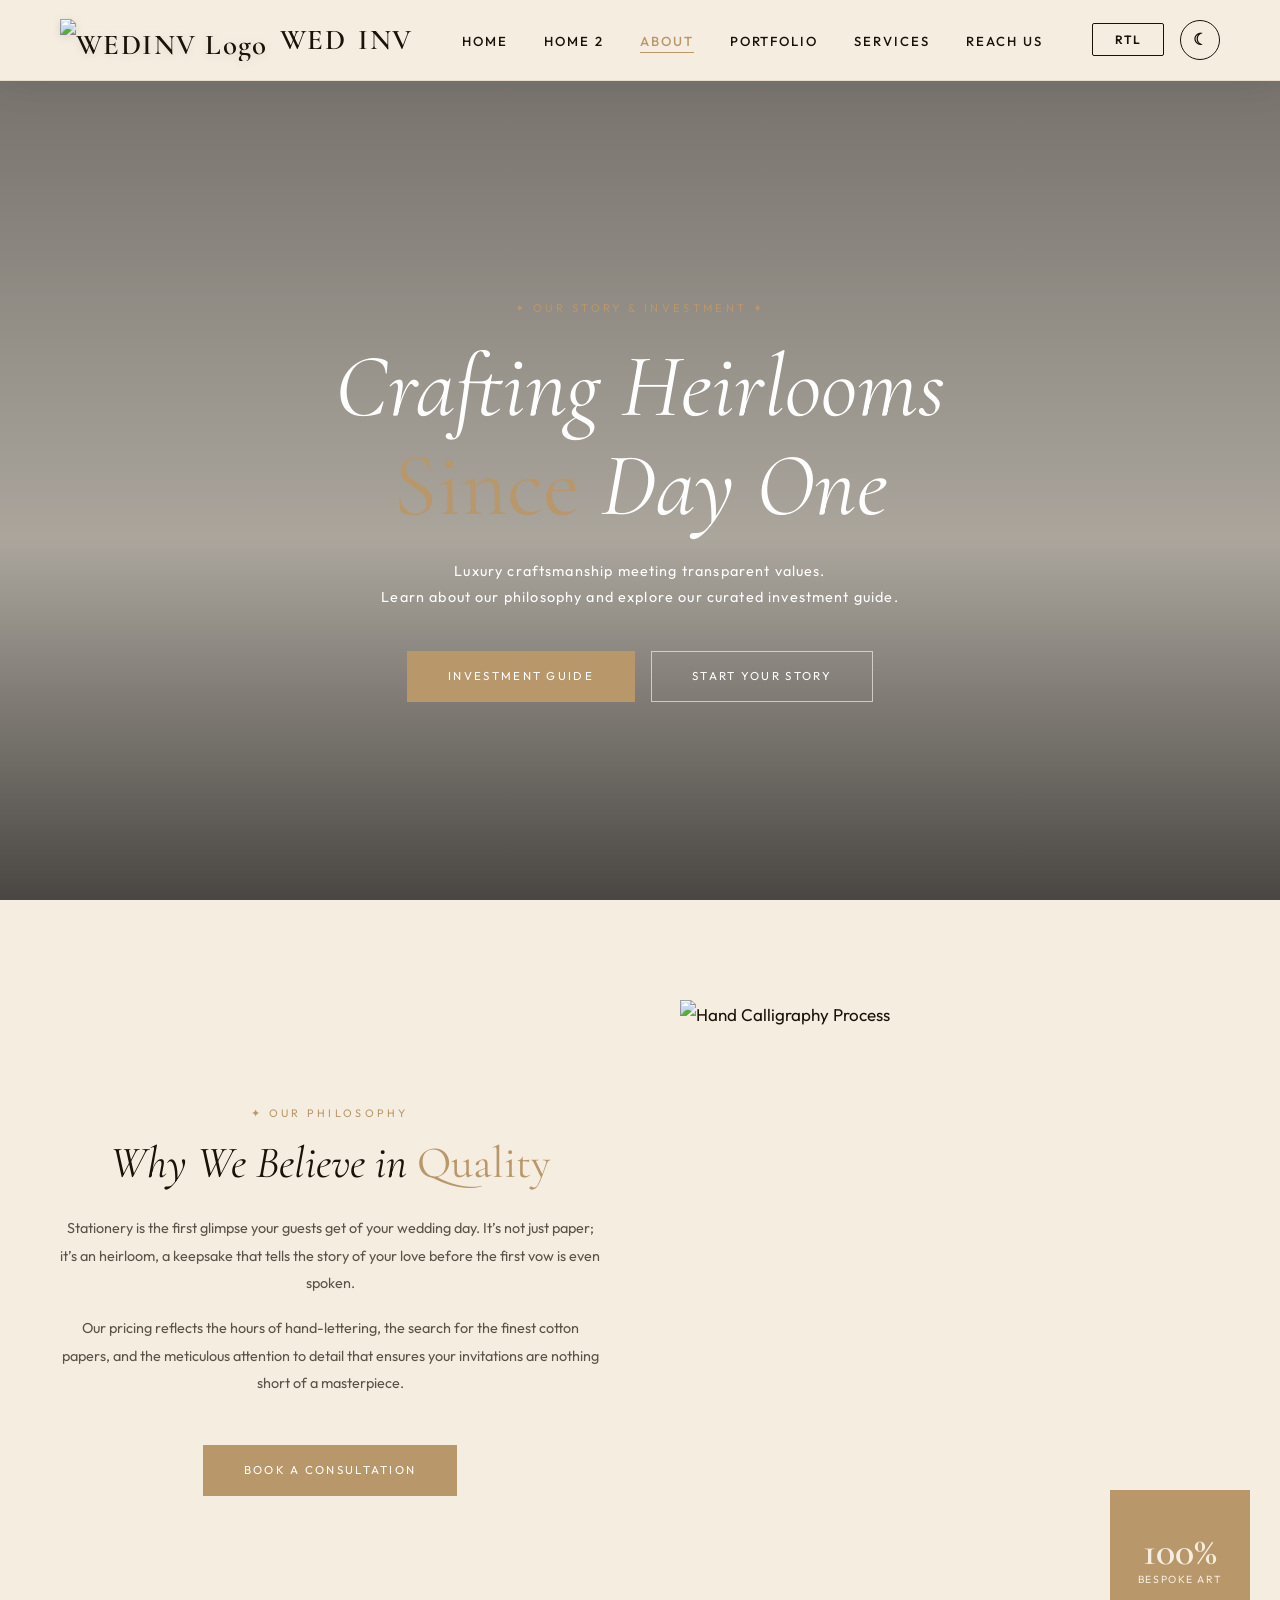
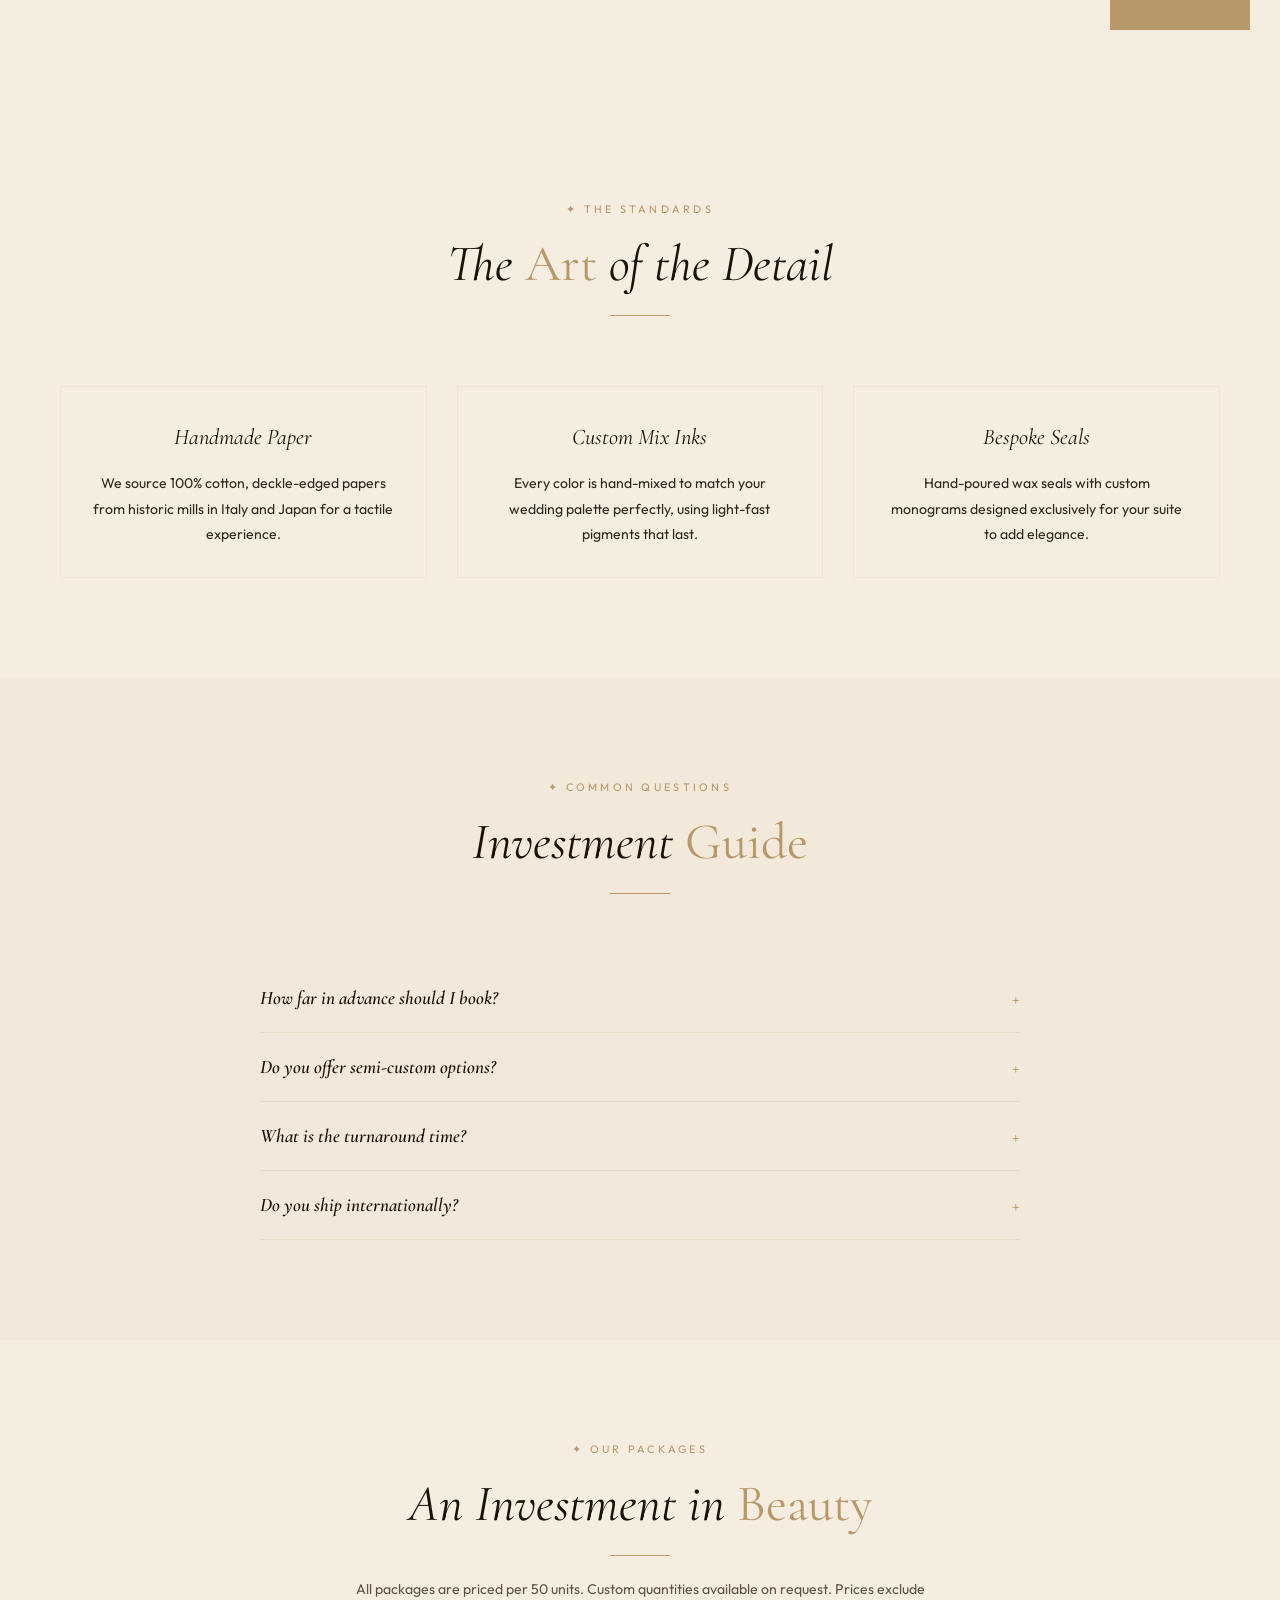
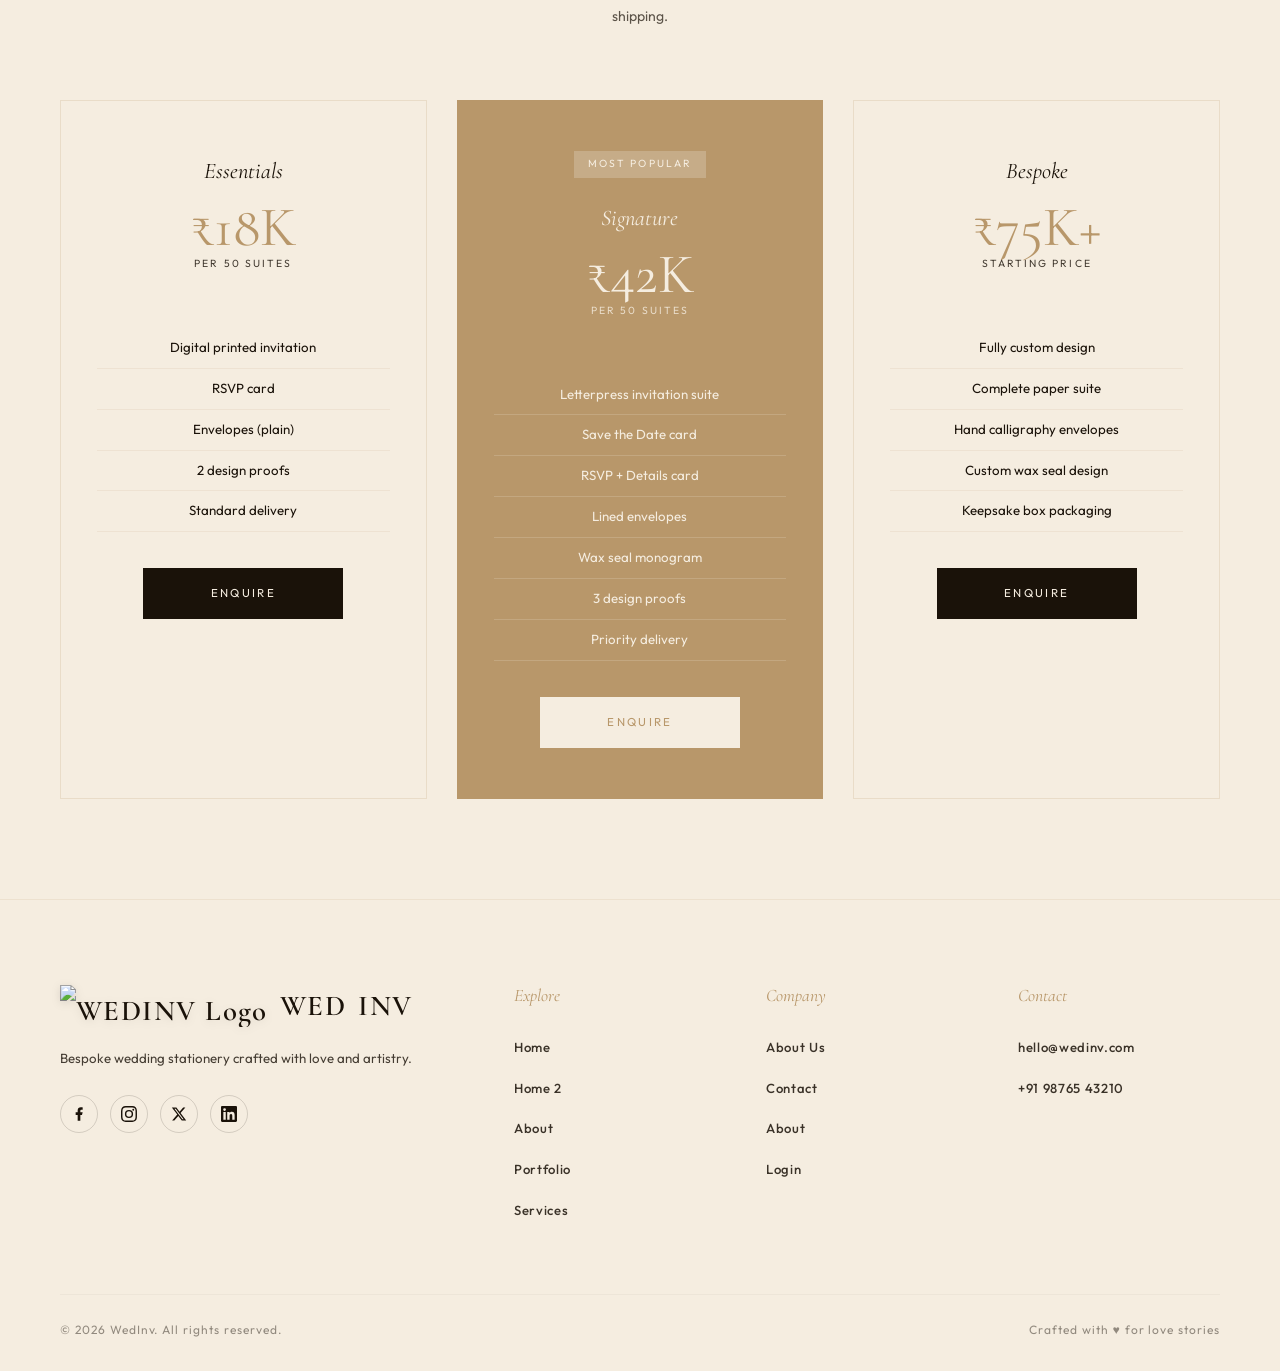
==== commit 9ae2fabd: "U" ====
--- a/about.html
+++ b/about.html
@@ -64,11 +64,11 @@
 
 
 
-  <section style="background:var(--primary);color:var(--secondary);padding:100px 60px">
+  <section style="padding:100px 60px">
     <div class="about-split">
       <div class="about-text reveal-left">
         <span class="section-tag">✦ Our Philosophy</span>
-        <h2 style="color:var(--secondary)">Why We Believe in <em>Quality</em></h2>
+        <h2 class="section-title">Why We Believe in <em>Quality</em></h2>
         <p style="opacity:0.7">Stationery is the first glimpse your guests get of your wedding day. It’s not just paper;
           it’s an heirloom, a keepsake that tells the story of your love before the first vow is even spoken.</p>
         <p style="opacity:0.7">Our pricing reflects the hours of hand-lettering, the search for the finest cotton
--- a/css/style.css
+++ b/css/style.css
@@ -152,9 +152,9 @@
 
 .nav-links a {
   font-family: var(--font-body);
-  font-size: 0.78rem;
-  font-weight: 400;
-  letter-spacing: 0.18em;
+  font-size: 0.82rem; /* slightly increased from 0.78 */
+  font-weight: 500; /* increased from 400 */
+  letter-spacing: 0.15em;
   text-transform: uppercase;
   color: var(--primary);
   text-decoration: none;
@@ -227,9 +227,9 @@
 
 .btn-theme {
   background: none;
-  border: 1px solid rgba(var(--accent-rgb), 0.4);
-  width: 36px;
-  height: 36px;
+  border: 1.5px solid var(--primary); /* increased border thickness */
+  width: 40px; /* slightly larger */
+  height: 40px;
   border-radius: 50%;
   display: flex;
   align-items: center;
@@ -237,7 +237,8 @@
   cursor: pointer;
   color: var(--primary);
   transition: var(--transition);
-  font-size: 0.85rem;
+  font-size: 1rem; /* slightly larger */
+  font-weight: 600;
 }
 
 .btn-theme:hover {
@@ -252,10 +253,11 @@
   justify-content: center;
   text-align: center;
   background: none;
-  border: 1px solid rgba(var(--accent-rgb), 0.4);
-  padding: 6px 18px;
+  border: 1.5px solid var(--primary); /* increased border thickness */
+  padding: 8px 22px; /* larger padding */
   border-radius: 2px;
-  font-size: 0.7rem;
+  font-size: 0.75rem; /* slightly larger */
+  font-weight: 600;
   letter-spacing: 0.1em;
   text-transform: uppercase;
   cursor: pointer;
@@ -735,9 +737,9 @@
 }
 
 .testimonial-avatar {
-  width: 80px;
-  height: 80px;
-  border-radius: 50%;
+  width: 110px;
+  height: 110px;
+  border-radius: 24px; /* Increased "radius" as requested, changed from 50% circle to rounded square for modern look */
   object-fit: cover;
   border: 1px solid var(--accent);
   padding: 4px;
@@ -909,12 +911,15 @@
 }
 
 .about-features li {
-  font-size: 0.83rem;
-  padding: 10px 0;
+  font-size: 0.88rem;
+  padding: 12px 0;
   border-bottom: 1px solid rgba(var(--accent-rgb), 0.15);
   display: flex;
   align-items: center;
-  gap: 12px;
+  justify-content: flex-start; /* ensures left alignment */
+  text-align: left; /* ensures text starts in a line */
+  gap: 15px;
+  width: 100%;
 }
 
 .about-features li::before {
@@ -1032,10 +1037,15 @@
 .footer-col ul li a {
   font-size: 0.82rem;
   color: var(--primary);
-  opacity: 0.55;
+  opacity: 0.7; /* Balanced for both themes */
   text-decoration: none;
   transition: color 0.3s;
   letter-spacing: 0.05em;
+}
+
+[data-theme="light"] .footer-col ul li a {
+  opacity: 0.85; /* Increased from 0.55 for better visibility in light mode */
+  font-weight: 500;
 }
 
 .footer-col ul li a:hover {
@@ -1088,6 +1098,10 @@
   transition: border-color 0.3s, box-shadow 0.3s;
 }
 
+[data-theme="dark"] input[type="date"]::-webkit-calendar-picker-indicator {
+  filter: invert(1);
+}
+
 .contact-form input:focus,
 .contact-form select:focus,
 .contact-form textarea:focus,
@@ -1806,8 +1820,9 @@
   padding: 22px 0;
   text-align: left;
   font-family: var(--font-display);
-  font-size: 1.1rem;
+  font-size: 1.2rem; /* increased from 1.1 */
   font-style: italic;
+  font-weight: 600; /* increased for better contrast */
   color: var(--primary);
   cursor: pointer;
   display: flex;
